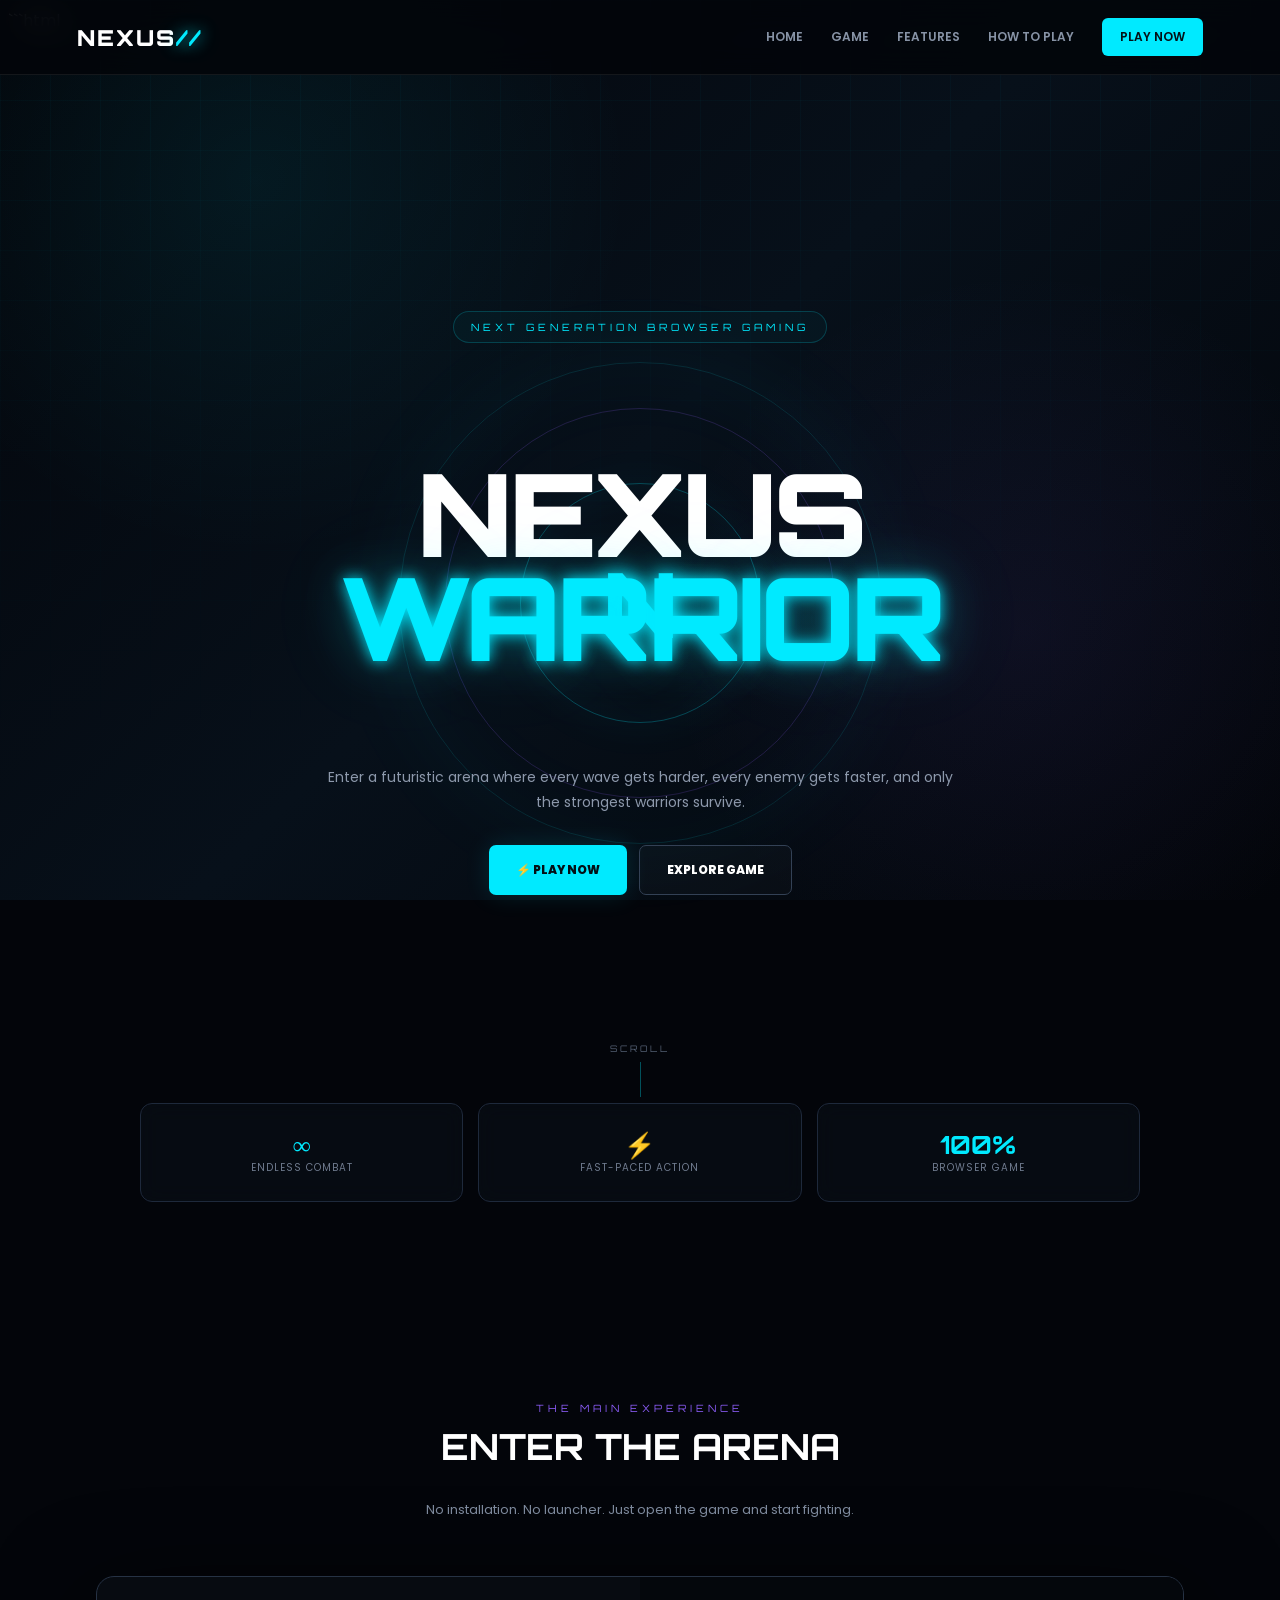
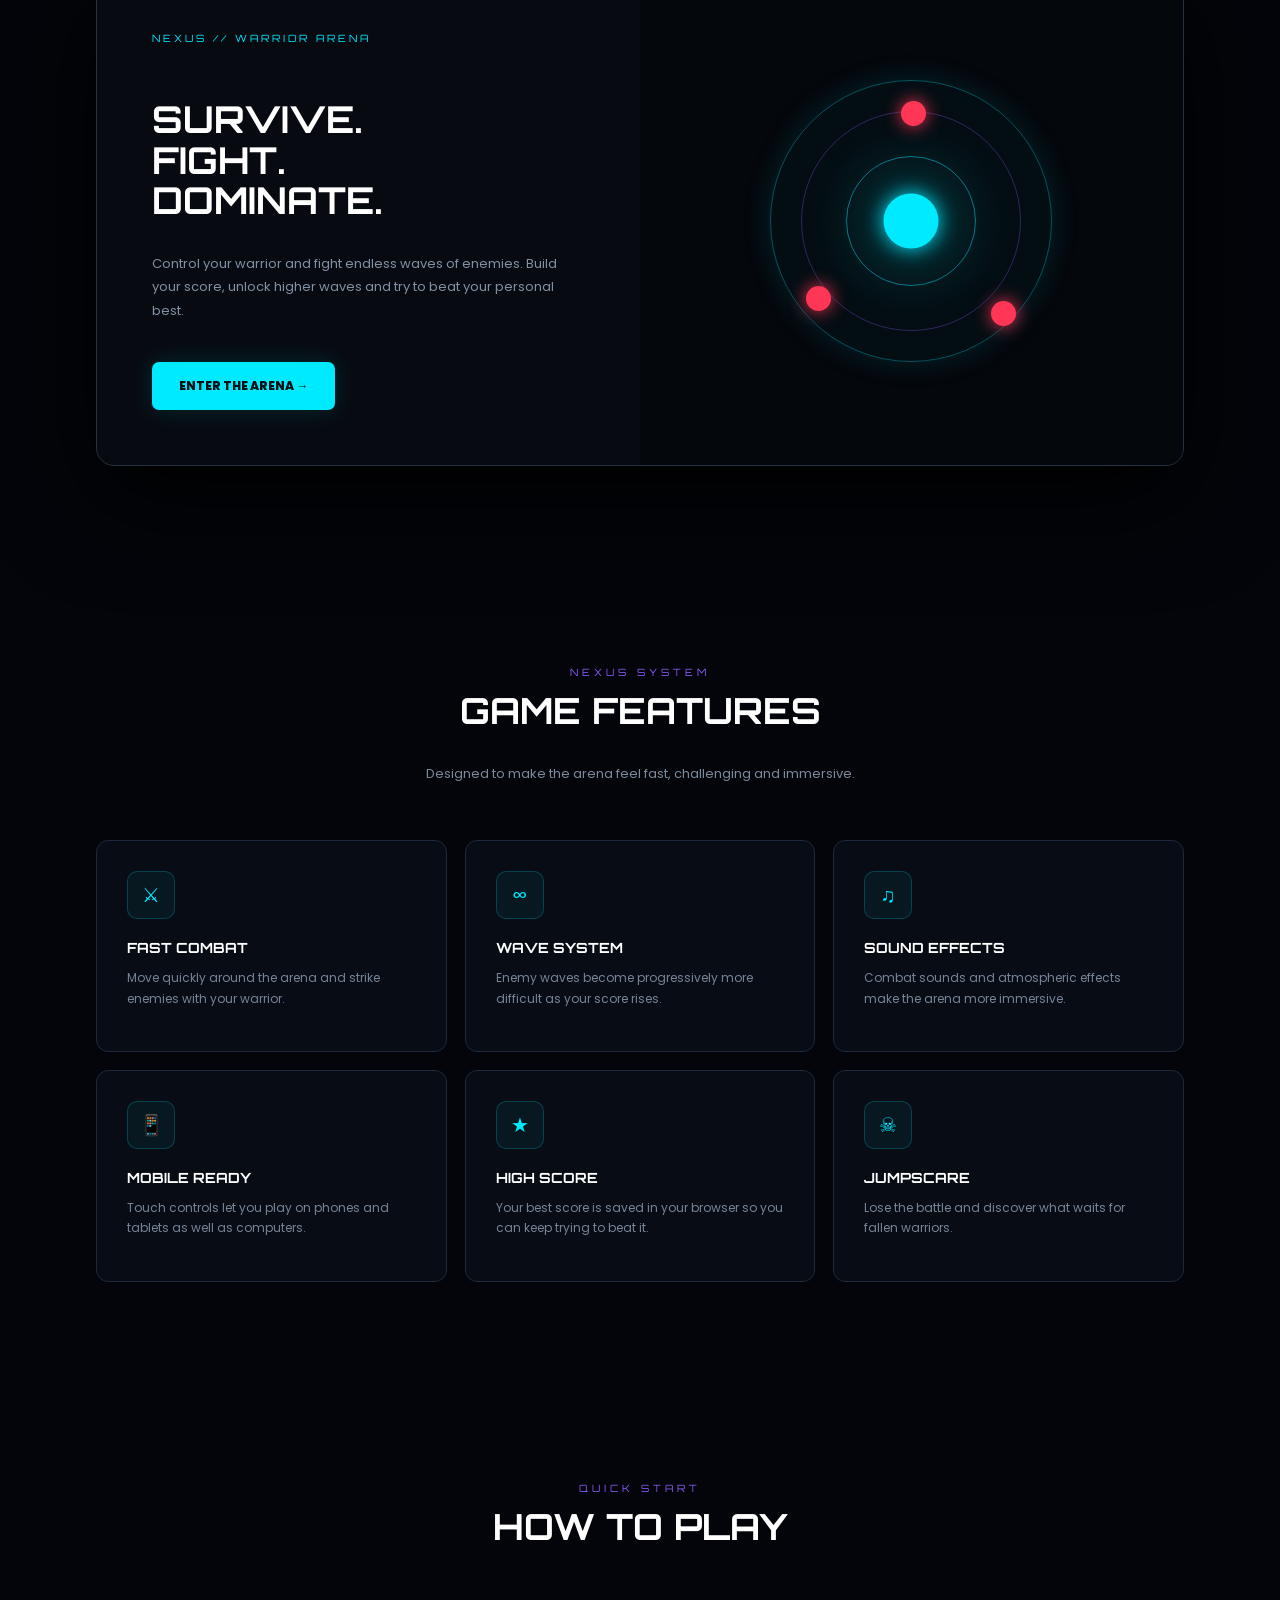
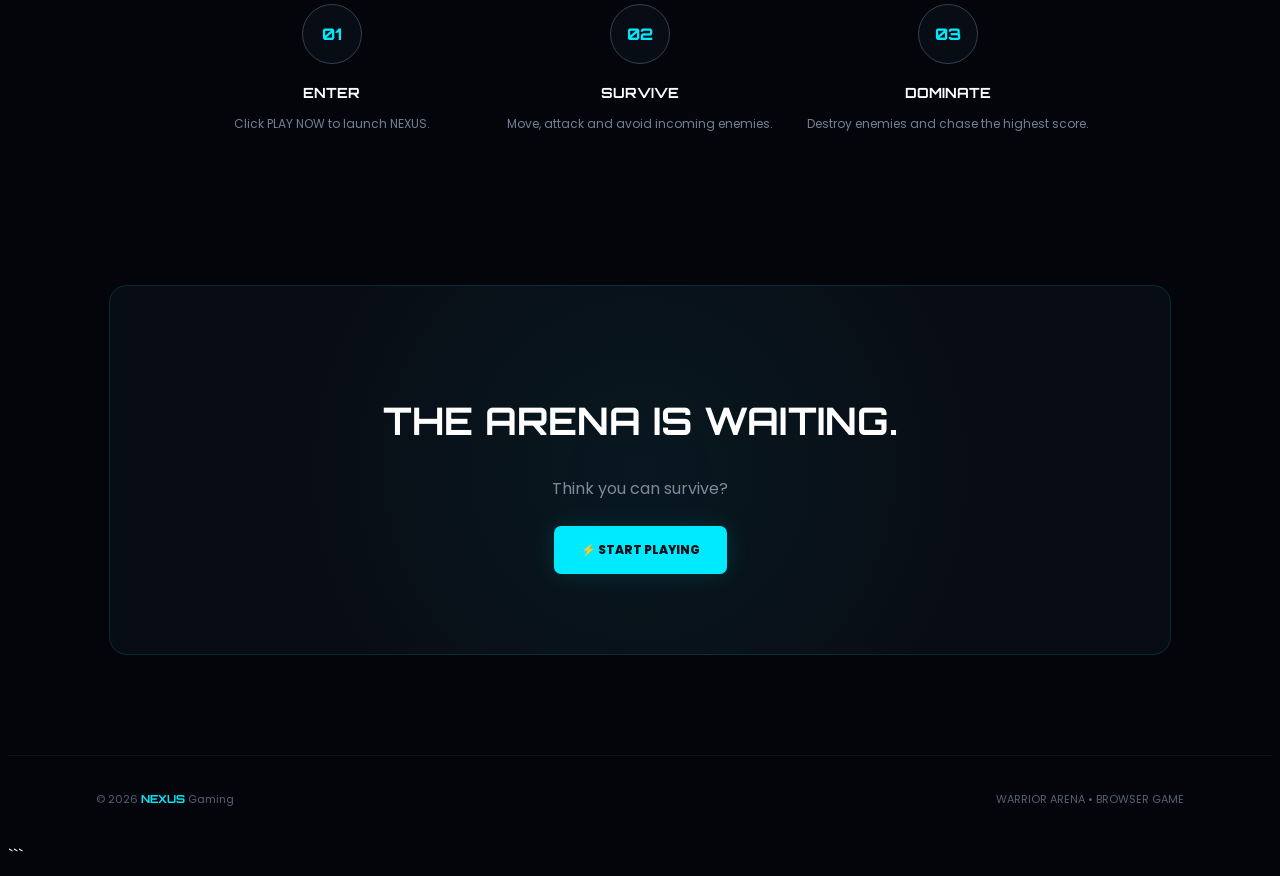
==== index.html @ 1d999f2c "Update index.html" ====
```html
<!DOCTYPE html>
<html lang="en">
<meta charset="UTF-8">
<meta name="viewport" content="width=device-width,initial-scale=1.0">

<title>NEXUS // Warrior Arena</title>

<style>
@import url('https://fonts.googleapis.com/css2?family=Orbitron:wght@500;600;700;800;900&family=Poppins:wght@400;500;600;700&display=swap');
<a href="game/index.html">PLAY DEADZONE</a>
*{
    margin:0;
    padding:0;
    box-sizing:border-box;
}

html{
    scroll-behavior:smooth;
}

body{
    background:#03050a;
    color:white;
    font-family:Poppins,sans-serif;
    overflow-x:hidden;
}

/* BACKGROUND */

body::before{
    content:"";
    position:fixed;
    inset:0;
    z-index:-3;
    background:
        radial-gradient(
            circle at 20% 20%,
            #00eaff12,
            transparent 30%
        ),
        radial-gradient(
            circle at 80% 70%,
            #8b5cf612,
            transparent 30%
        ),
        linear-gradient(
            135deg,
            #03050a,
            #07101a,
            #03050a
        );
}

.grid{
    position:fixed;
    inset:0;
    z-index:-2;
    background-image:
        linear-gradient(
            #00eaff08 1px,
            transparent 1px
        ),
        linear-gradient(
            90deg,
            #00eaff08 1px,
            transparent 1px
        );
    background-size:50px 50px;
    mask-image:
        linear-gradient(
            to bottom,
            black,
            transparent 85%
        );
    pointer-events:none;
}

/* NAVBAR */

header{
    position:fixed;
    top:0;
    left:0;
    right:0;
    height:74px;

    display:flex;
    align-items:center;
    justify-content:space-between;

    padding:0 6%;

    background:#03050add;
    border-bottom:1px solid #ffffff12;

    backdrop-filter:blur(15px);

    z-index:100;
}

.logo{
    font-family:Orbitron;
    font-weight:900;
    font-size:22px;
    letter-spacing:2px;
}

.logo span{
    color:#00eaff;
    text-shadow:
        0 0 15px #00eaff,
        0 0 40px #00eaff55;
}

nav{
    display:flex;
    align-items:center;
    gap:28px;
}

nav a{
    color:#8793a6;
    text-decoration:none;
    font-size:12px;
    font-weight:600;
    transition:.25s;
}

nav a:hover{
    color:#00eaff;
}

.nav-play{
    color:#031016!important;
    background:#00eaff;
    padding:10px 18px;
    border-radius:6px;
}

/* HERO */

.hero{
    min-height:100vh;
    display:flex;
    align-items:center;
    justify-content:center;
    text-align:center;
    padding:120px 20px 80px;
    position:relative;
    overflow:hidden;
}

.hero-content{
    max-width:950px;
    position:relative;
    z-index:2;
}

.badge{
    display:inline-block;

    padding:9px 17px;
    border-radius:30px;

    border:1px solid #00eaff33;
    background:#00eaff08;

    color:#00eaff;

    font-family:Orbitron;
    font-size:10px;
    letter-spacing:4px;

    margin-bottom:24px;
}

.hero h1{
    font-family:Orbitron;
    font-size:clamp(
        55px,
        10vw,
        115px
    );

    line-height:.9;

    font-weight:900;

    letter-spacing:-4px;
}

.hero h1 span{
    color:#00eaff;

    text-shadow:
        0 0 15px #00eaff,
        0 0 50px #00eaff55,
        0 0 100px #00eaff22;
}

.hero p{
    max-width:650px;
    margin:30px auto;

    color:#8d99ac;

    line-height:1.8;
    font-size:14px;
}

.buttons{
    display:flex;
    justify-content:center;
    gap:12px;
    flex-wrap:wrap;
}

.btn{
    display:inline-flex;
    align-items:center;
    justify-content:center;

    padding:15px 27px;

    border-radius:7px;

    text-decoration:none;

    font-size:12px;
    font-weight:800;

    transition:.25s;
}

.primary{
    color:#031016;
    background:#00eaff;

    box-shadow:
        0 0 25px #00eaff22;
}

.primary:hover{
    transform:translateY(-4px);

    box-shadow:
        0 0 40px #00eaff55;
}

.secondary{
    color:white;
    background:#ffffff05;

    border:1px solid #334155;
}

.secondary:hover{
    border-color:#00eaff;
    color:#00eaff;
}

/* FLOATING CORE */

.core{
    position:absolute;

    width:480px;
    height:480px;

    border-radius:50%;

    border:1px solid #00eaff20;

    box-shadow:
        0 0 100px #00eaff0c,
        inset 0 0 100px #00eaff08;

    animation:
        float 6s ease-in-out infinite;
}

.core::before{
    content:"";

    position:absolute;

    inset:45px;

    border-radius:50%;

    border:1px solid #8b5cf633;
}

.core::after{
    content:"N";

    position:absolute;

    inset:120px;

    display:grid;
    place-items:center;

    border-radius:50%;

    border:1px solid #00eaff44;

    color:#00eaff;

    font-family:Orbitron;

    font-size:90px;
    font-weight:900;

    text-shadow:
        0 0 25px #00eaff;

    box-shadow:
        inset 0 0 50px #00eaff0c,
        0 0 50px #00eaff0c;
}

@keyframes float{

    0%,100%{
        transform:
            translateY(0)
            rotate(0);
    }

    50%{
        transform:
            translateY(-20px)
            rotate(6deg);
    }

}

/* SCROLL INDICATOR */

.scroll{
    position:absolute;
    bottom:28px;
    left:50%;

    transform:translateX(-50%);

    color:#556174;

    font-size:9px;
    font-family:Orbitron;
    letter-spacing:3px;
}

.scroll::after{
    content:"";
    display:block;

    width:1px;
    height:35px;

    margin:8px auto;

    background:#00eaff55;
}

/* STATS */

.stats{
    max-width:1000px;

    margin:
        -30px auto
        100px;

    padding:0 20px;

    display:grid;

    grid-template-columns:
        repeat(3,1fr);

    gap:15px;
}

.stat{
    padding:25px;

    text-align:center;

    background:#080d15cc;

    border:1px solid #1e293b;

    border-radius:12px;

    backdrop-filter:blur(10px);
}

.stat strong{
    display:block;

    color:#00eaff;

    font-family:Orbitron;

    font-size:25px;
}

.stat span{
    color:#6f7b8e;

    font-size:10px;
    letter-spacing:1px;
}

/* SECTIONS */

section{
    padding:
        100px 7%;
}

.section-title{
    text-align:center;

    margin-bottom:55px;
}

.section-title small{
    color:#8b5cf6;

    font-family:Orbitron;

    font-size:10px;

    letter-spacing:4px;
}

.section-title h2{
    margin-top:10px;

    font-family:Orbitron;

    font-size:36px;
}

.section-title p{
    max-width:600px;

    margin:15px auto;

    color:#7d899c;

    font-size:13px;

    line-height:1.7;
}

/* GAME SECTION */

.game-card{
    max-width:1100px;

    margin:auto;

    min-height:470px;

    display:grid;

    grid-template-columns:
        1fr 1fr;

    overflow:hidden;

    border-radius:18px;

    border:1px solid #263244;

    background:#070b11;

    box-shadow:
        0 30px 100px #000;
}

.game-info{
    padding:55px;

    display:flex;

    flex-direction:column;

    justify-content:center;
}

.game-tag{
    color:#00eaff;

    font-family:Orbitron;

    font-size:10px;

    letter-spacing:3px;

    margin-bottom:18px;
}

.game-info h3{
    font-family:Orbitron;

    font-size:37px;

    line-height:1.1;

    margin-bottom:18px;
}

.game-info p{
    color:#8290a3;

    line-height:1.8;

    font-size:13px;
}

.game-info .btn{
    align-self:flex-start;

    margin-top:27px;
}

.game-preview{
    position:relative;

    min-height:470px;

    display:grid;

    place-items:center;

    overflow:hidden;

    background:
        radial-gradient(
            circle at center,
            #00eaff18,
            transparent 38%
        ),
        #04070c;
}

/* ARENA VISUAL */

.arena{
    position:relative;

    width:280px;
    height:280px;

    border-radius:50%;

    border:
        1px solid #00eaff55;

    box-shadow:
        0 0 30px #00eaff22,
        inset 0 0 60px #00eaff12;

    animation:
        rotateArena 18s linear infinite;
}

.arena::before,
.arena::after{
    content:"";

    position:absolute;

    inset:30px;

    border-radius:50%;

    border:
        1px solid #8b5cf655;
}

.arena::after{
    inset:75px;

    border-color:#00eaff77;
}

.warrior{
    position:absolute;

    top:50%;
    left:50%;

    width:55px;
    height:55px;

    transform:
        translate(-50%,-50%);

    border-radius:50%;

    background:#00eaff;

    box-shadow:
        0 0 20px #00eaff,
        0 0 70px #00eaff66;
}

.enemy{
    position:absolute;

    width:25px;
    height:25px;

    border-radius:50%;

    background:#ff3655;

    box-shadow:
        0 0 18px #ff3655;

    animation:
        enemyFloat 2s ease-in-out infinite;
}

.enemy.one{
    top:20px;
    left:130px;
}

.enemy.two{
    bottom:50px;
    left:35px;
    animation-delay:.5s;
}

.enemy.three{
    bottom:35px;
    right:35px;
    animation-delay:1s;
}

@keyframes rotateArena{

    to{
        transform:rotate(360deg);
    }

}

@keyframes enemyFloat{

    0%,100%{
        transform:translateY(0);
    }

    50%{
        transform:translateY(-12px);
    }

}

/* FEATURES */

.features{
    max-width:1100px;

    margin:auto;

    display:grid;

    grid-template-columns:
        repeat(3,1fr);

    gap:18px;
}

.feature{
    padding:30px;

    border-radius:12px;

    border:1px solid #1e293b;

    background:#080d15;

    transition:.3s;
}

.feature:hover{
    transform:translateY(-7px);

    border-color:#00eaff55;

    box-shadow:
        0 20px 60px #00eaff08;
}

.icon{
    width:46px;
    height:46px;

    display:grid;
    place-items:center;

    margin-bottom:20px;

    border-radius:10px;

    color:#00eaff;

    background:#00eaff0d;

    border:1px solid #00eaff33;

    font-size:20px;
}

.feature h3{
    font-family:Orbitron;

    font-size:14px;

    margin-bottom:10px;
}

.feature p{
    color:#778497;

    font-size:12px;

    line-height:1.7;
}

/* HOW TO PLAY */

.how{
    max-width:900px;

    margin:auto;

    display:grid;

    grid-template-columns:
        repeat(3,1fr);

    gap:25px;
}

.step{
    text-align:center;
}

.number{
    width:58px;
    height:58px;

    display:grid;
    place-items:center;

    margin:
        0 auto 20px;

    border-radius:50%;

    border:1px solid #334155;

    background:#080d15;

    color:#00eaff;

    font-family:Orbitron;
    font-weight:800;
}

.step h3{
    font-family:Orbitron;

    font-size:14px;
}

.step p{
    color:#718096;

    font-size:12px;

    margin-top:8px;
}

/* CTA */

.cta{
    max-width:1000px;

    margin:
        40px auto 100px;

    padding:80px 30px;

    text-align:center;

    border-radius:18px;

    border:1px solid #00eaff22;

    background:
        radial-gradient(
            circle at center,
            #00eaff0c,
            transparent 60%
        ),
        #080d15;
}

.cta h2{
    font-family:Orbitron;

    font-size:38px;
}

.cta p{
    color:#7e8a9c;

    margin:
        15px auto 25px;
}

/* FOOTER */

footer{
    display:flex;

    align-items:center;
    justify-content:space-between;

    padding:
        35px 7%;

    border-top:1px solid #ffffff0d;

    color:#566174;

    font-size:11px;
}

footer strong{
    color:#00eaff;

    font-family:Orbitron;
}

/* MOBILE */

@media(max-width:800px){

    header{
        padding:0 20px;
    }

    nav{
        display:none;
    }

    .hero h1{
        letter-spacing:-2px;
    }

    .core{
        width:340px;
        height:340px;
    }

    .core::after{
        inset:90px;
        font-size:65px;
    }

    .stats{
        grid-template-columns:1fr;

        max-width:420px;
    }

    .game-card{
        grid-template-columns:1fr;
    }

    .game-preview{
        min-height:350px;
        order:-1;
    }

    .game-info{
        padding:35px;
    }

    .features{
        grid-template-columns:1fr;
    }

    .how{
        grid-template-columns:1fr;

        gap:45px;
    }

    .cta h2{
        font-size:27px;
    }

    footer{
        flex-direction:column;
        gap:12px;
        text-align:center;
    }

}
</style>
</head>

<body>

<div class="grid"></div>


<!-- NAVIGATION -->

<header>

    <div class="logo">
        NEXUS<span>//</span>
    </div>

    <nav>

        <a href="#home">
            HOME
        </a>

        <a href="#game">
            GAME
        </a>

        <a href="#features">
            FEATURES
        </a>

        <a href="#how">
            HOW TO PLAY
        </a>

        <a
            class="nav-play"
            href="game/index.html"
        >
            PLAY NOW
        </a>

    </nav>

</header>


<!-- HERO -->

<section
    class="hero"
    id="home"
>

    <div class="core"></div>

    <div class="hero-content">

        <div class="badge">
            NEXT GENERATION BROWSER GAMING
        </div>

        <h1>
            NEXUS
            <br>
            <span>WARRIOR</span>
        </h1>

        <p>
            Enter a futuristic arena where every wave
            gets harder, every enemy gets faster,
            and only the strongest warriors survive.
        </p>

        <div class="buttons">

            <a
                href="game/index.html"
                class="btn primary"
            >
                ⚡ PLAY NOW
            </a>

            <a
                href="#game"
                class="btn secondary"
            >
                EXPLORE GAME
            </a>

        </div>

    </div>

    <div class="scroll">
        SCROLL
    </div>

</section>


<!-- STATS -->

<div class="stats">

    <div class="stat">

        <strong>∞</strong>

        <span>
            ENDLESS COMBAT
        </span>

    </div>

    <div class="stat">

        <strong>⚡</strong>

        <span>
            FAST-PACED ACTION
        </span>

    </div>

    <div class="stat">

        <strong>100%</strong>

        <span>
            BROWSER GAME
        </span>

    </div>

</div>


<!-- GAME -->

<section id="game">

    <div class="section-title">

        <small>
            THE MAIN EXPERIENCE
        </small>

        <h2>
            ENTER THE ARENA
        </h2>

        <p>
            No installation. No launcher.
            Just open the game and start fighting.
        </p>

    </div>


    <div class="game-card">

        <div class="game-info">

            <div class="game-tag">
                NEXUS // WARRIOR ARENA
            </div>

            <h3>
                SURVIVE.
                <br>
                FIGHT.
                <br>
                DOMINATE.
            </h3>

            <p>
                Control your warrior and fight endless
                waves of enemies. Build your score,
                unlock higher waves and try to beat
                your personal best.
            </p>

            <a
                href="game/index.html"
                class="btn primary"
            >
                ENTER THE ARENA →
            </a>

        </div>


        <div class="game-preview">

            <div class="arena">

                <div class="warrior"></div>

                <div class="enemy one"></div>

                <div class="enemy two"></div>

                <div class="enemy three"></div>

            </div>

        </div>

    </div>

</section>


<!-- FEATURES -->

<section id="features">

    <div class="section-title">

        <small>
            NEXUS SYSTEM
        </small>

        <h2>
            GAME FEATURES
        </h2>

        <p>
            Designed to make the arena feel fast,
            challenging and immersive.
        </p>

    </div>


    <div class="features">

        <div class="feature">

            <div class="icon">
                ⚔
            </div>

            <h3>
                FAST COMBAT
            </h3>

            <p>
                Move quickly around the arena and
                strike enemies with your warrior.
            </p>

        </div>


        <div class="feature">

            <div class="icon">
                ∞
            </div>

            <h3>
                WAVE SYSTEM
            </h3>

            <p>
                Enemy waves become progressively
                more difficult as your score rises.
            </p>

        </div>


        <div class="feature">

            <div class="icon">
                ♫
            </div>

            <h3>
                SOUND EFFECTS
            </h3>

            <p>
                Combat sounds and atmospheric effects
                make the arena more immersive.
            </p>

        </div>


        <div class="feature">

            <div class="icon">
                📱
            </div>

            <h3>
                MOBILE READY
            </h3>

            <p>
                Touch controls let you play on phones
                and tablets as well as computers.
            </p>

        </div>


        <div class="feature">

            <div class="icon">
                ★
            </div>

            <h3>
                HIGH SCORE
            </h3>

            <p>
                Your best score is saved in your browser
                so you can keep trying to beat it.
            </p>

        </div>


        <div class="feature">

            <div class="icon">
                ☠
            </div>

            <h3>
                JUMPSCARE
            </h3>

            <p>
                Lose the battle and discover what waits
                for fallen warriors.
            </p>

        </div>

    </div>

</section>


<!-- HOW TO PLAY -->

<section id="how">

    <div class="section-title">

        <small>
            QUICK START
        </small>

        <h2>
            HOW TO PLAY
        </h2>

    </div>


    <div class="how">

        <div class="step">

            <div class="number">
                01
            </div>

            <h3>
                ENTER
            </h3>

            <p>
                Click PLAY NOW to launch NEXUS.
            </p>

        </div>


        <div class="step">

            <div class="number">
                02
            </div>

            <h3>
                SURVIVE
            </h3>

            <p>
                Move, attack and avoid incoming enemies.
            </p>

        </div>


        <div class="step">

            <div class="number">
                03
            </div>

            <h3>
                DOMINATE
            </h3>

            <p>
                Destroy enemies and chase the highest score.
            </p>

        </div>

    </div>

</section>


<!-- FINAL CTA -->

<div class="cta">

    <h2>
        THE ARENA IS WAITING.
    </h2>

    <p>
        Think you can survive?
    </p>

    <a
        href="game/index.html"
        class="btn primary"
    >
        ⚡ START PLAYING
    </a>

</div>


<!-- FOOTER -->

<footer>

    <div>
        © 2026
        <strong>NEXUS</strong>
        Gaming
    </div>

    <div>
        WARRIOR ARENA • BROWSER GAME
    </div>

</footer>


</body>
</html>
```
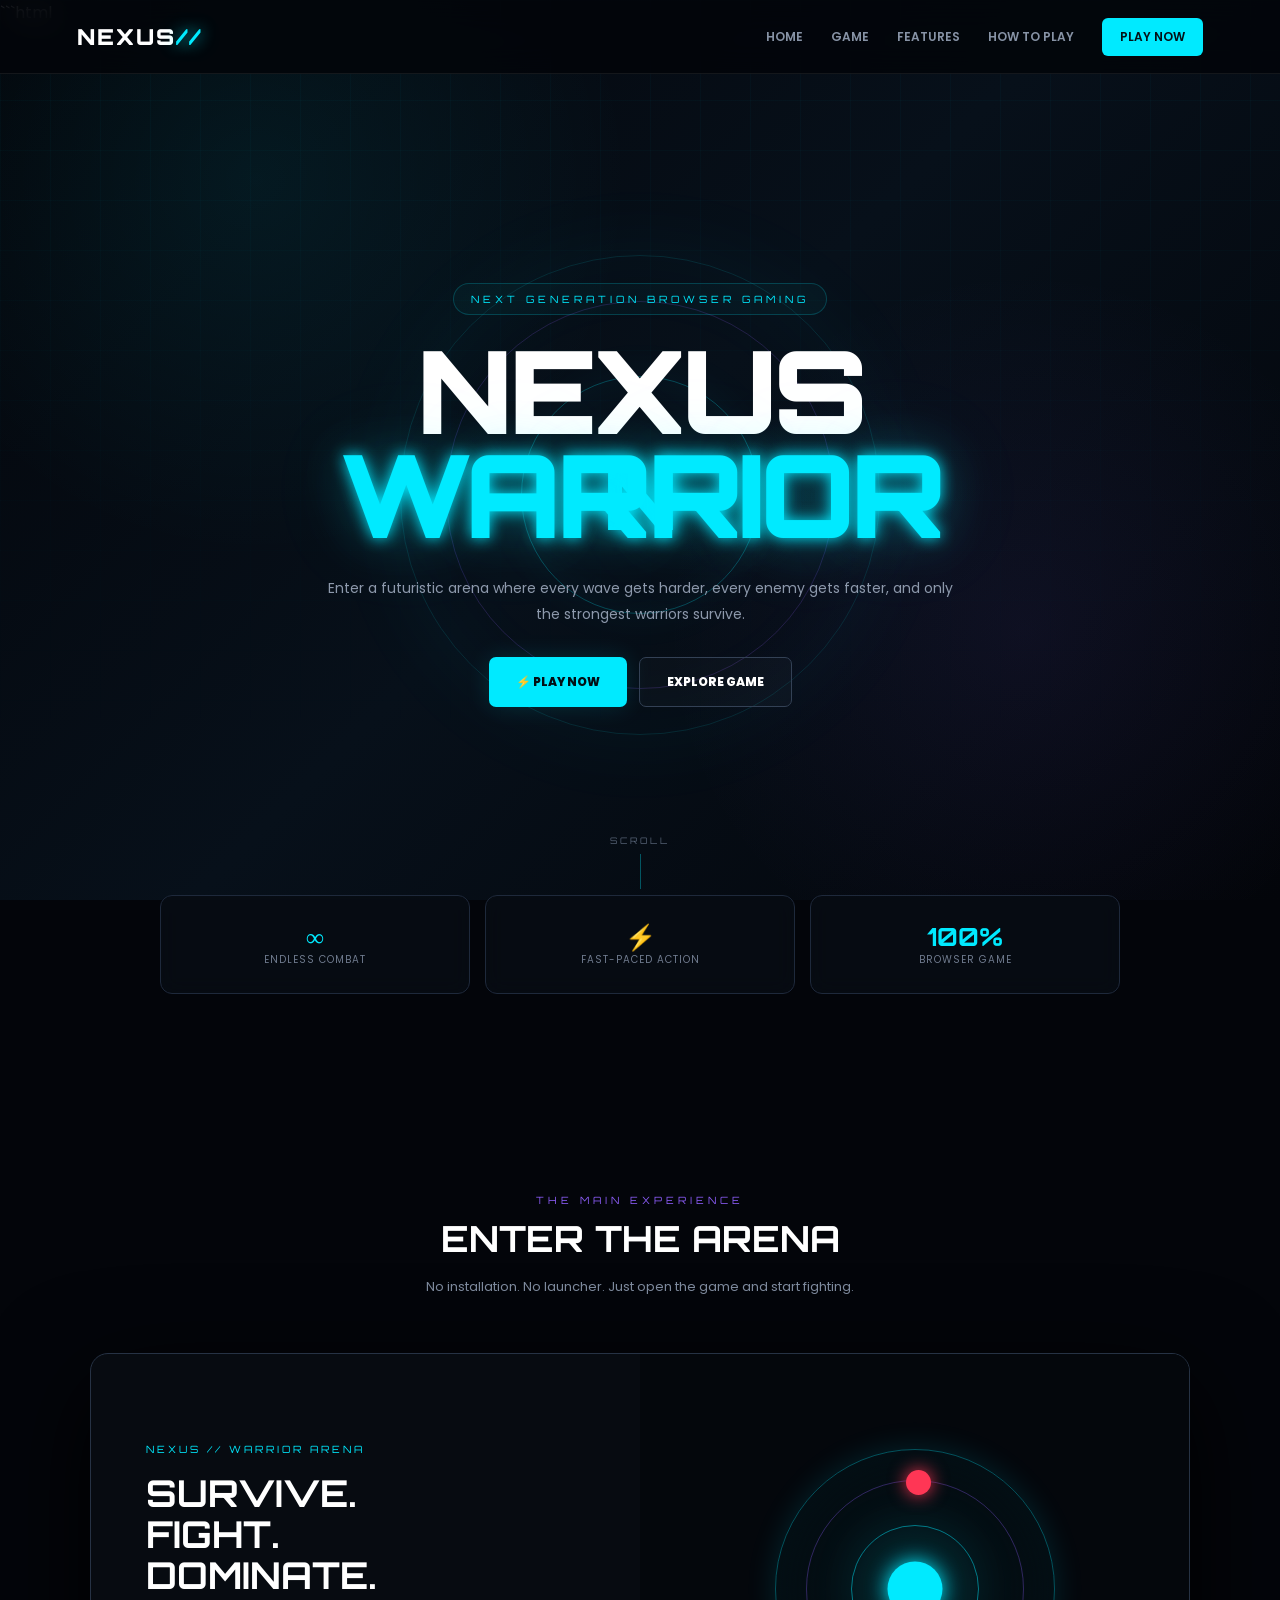
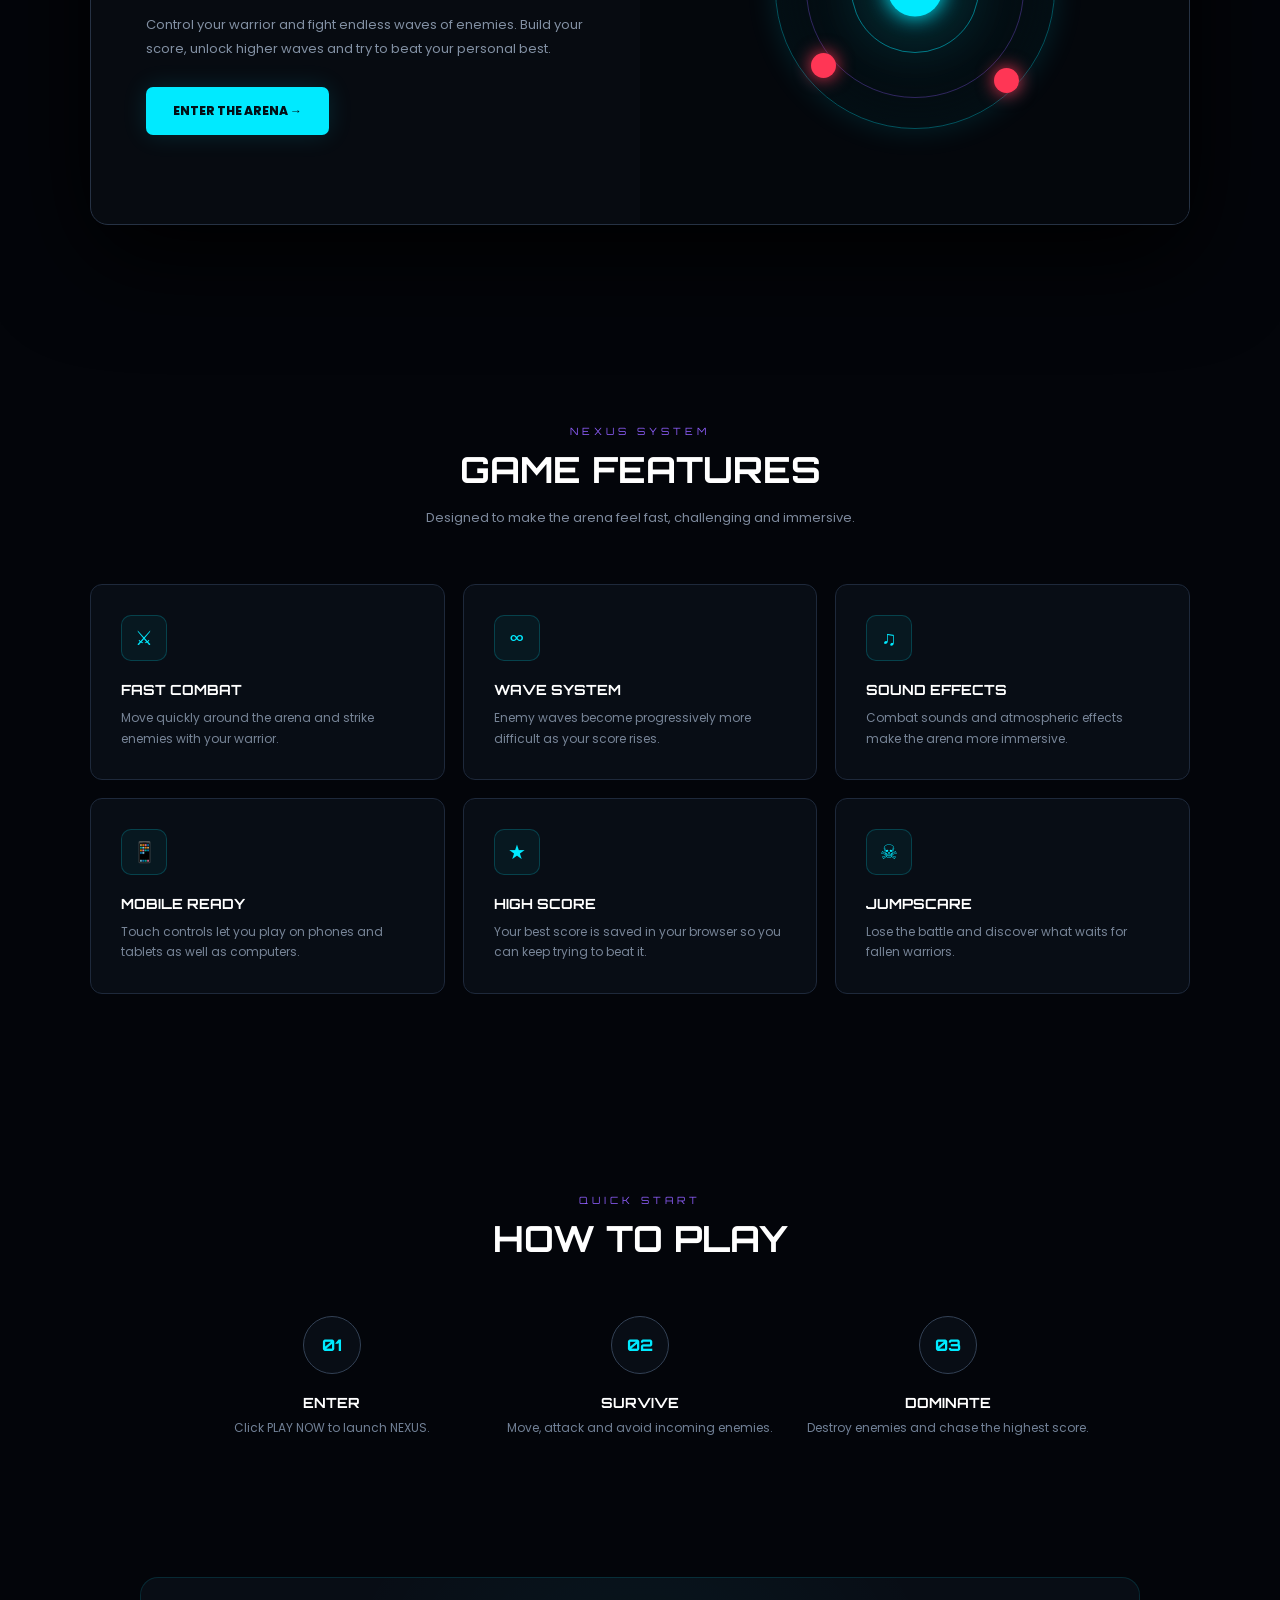
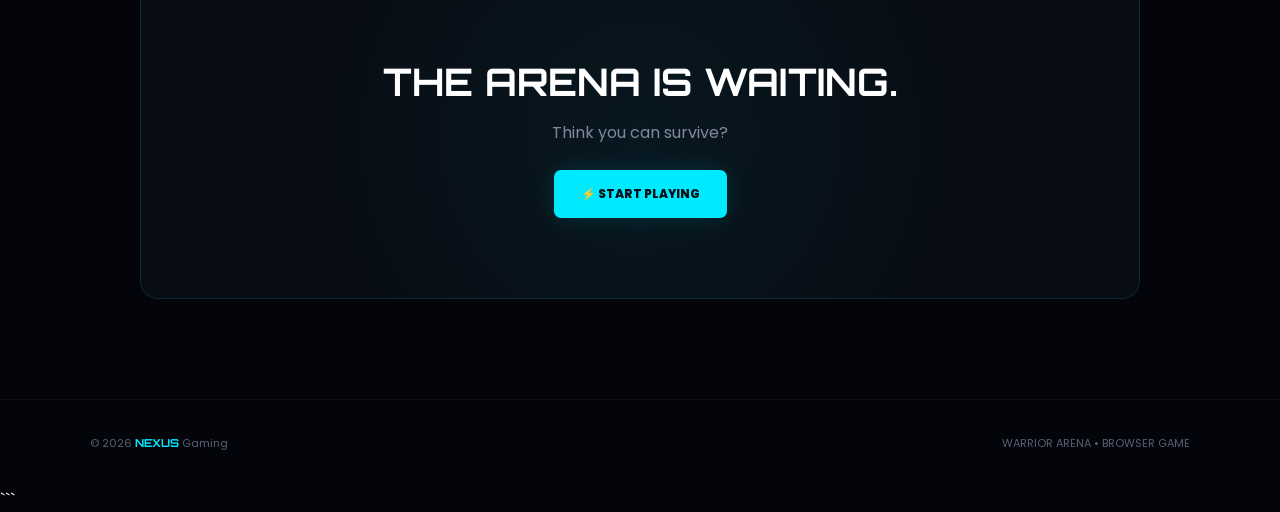
==== commit 740ebbbf: "Update index.html" ====
--- a/index.html
+++ b/index.html
@@ -8,7 +8,7 @@
 
 <style>
 @import url('https://fonts.googleapis.com/css2?family=Orbitron:wght@500;600;700;800;900&family=Poppins:wght@400;500;600;700&display=swap');
-<a href="game/index.html">PLAY DEADZONE</a>
+
 *{
     margin:0;
     padding:0;
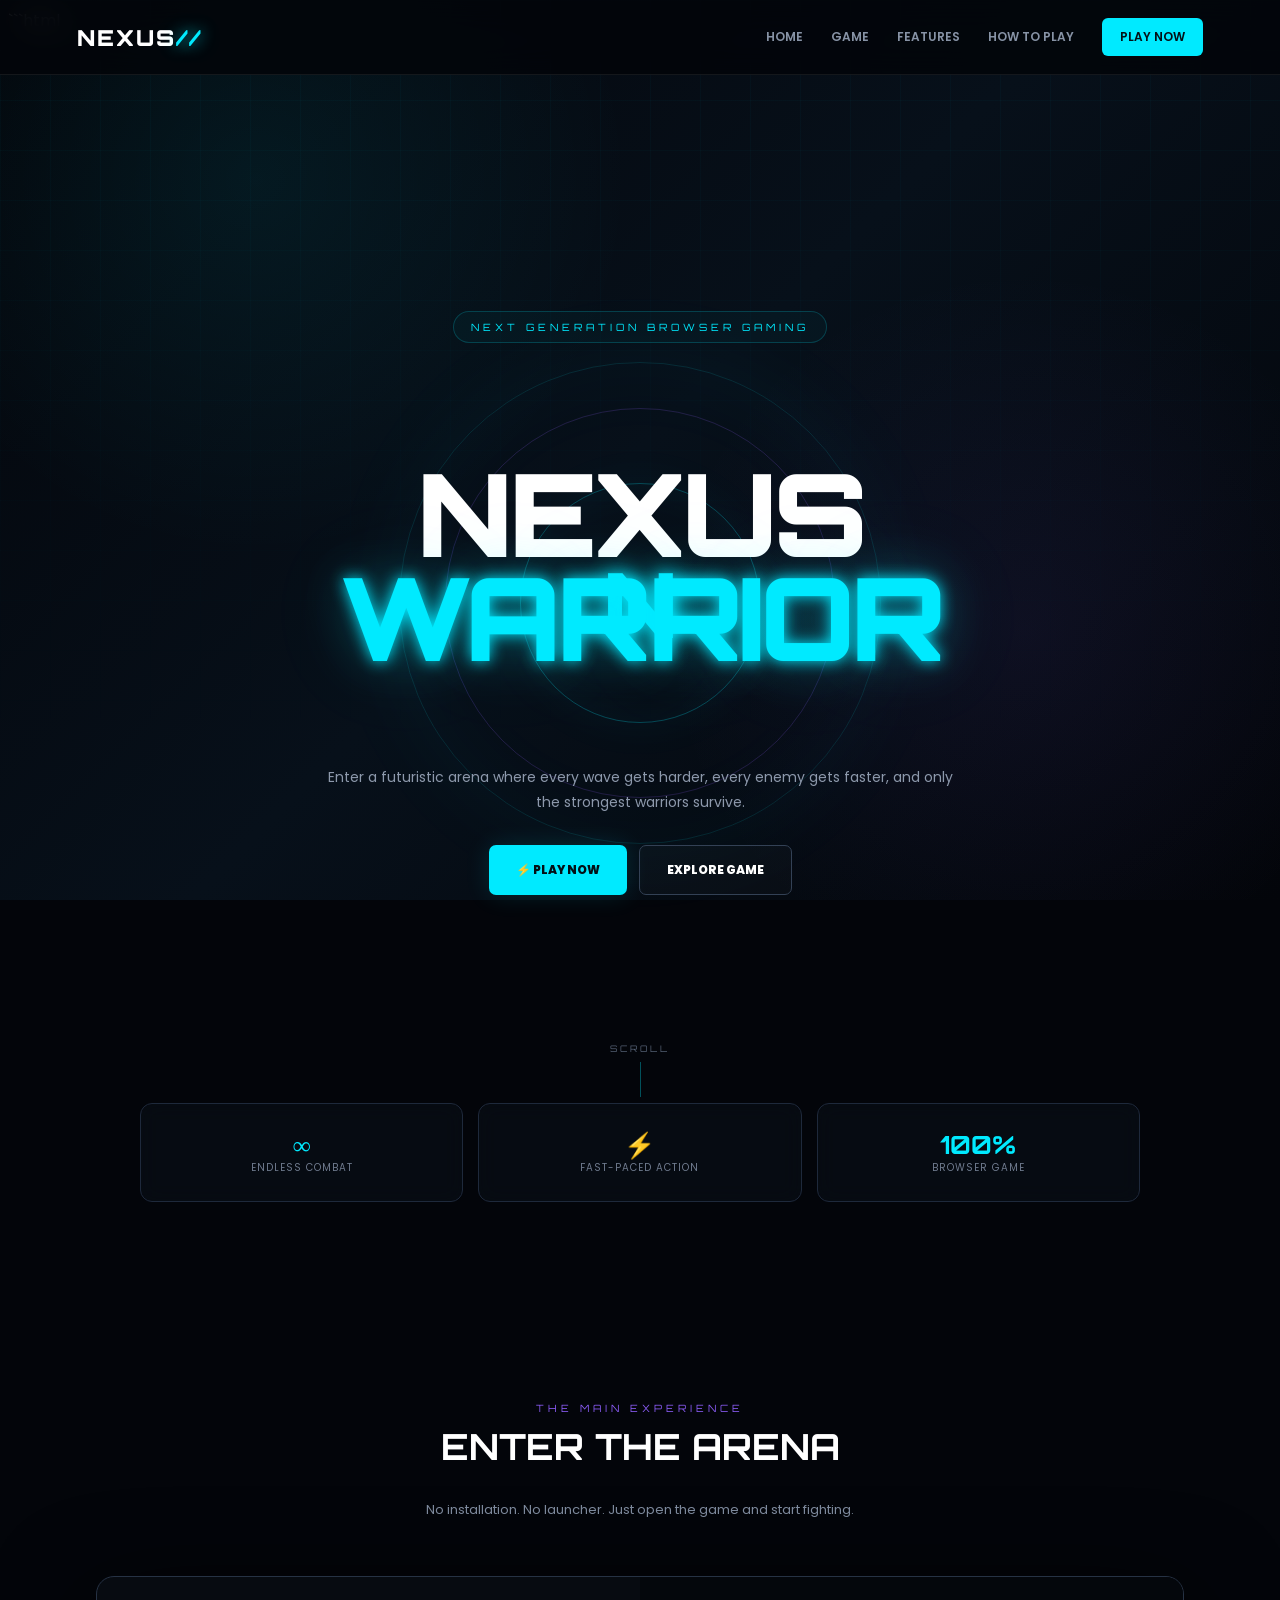
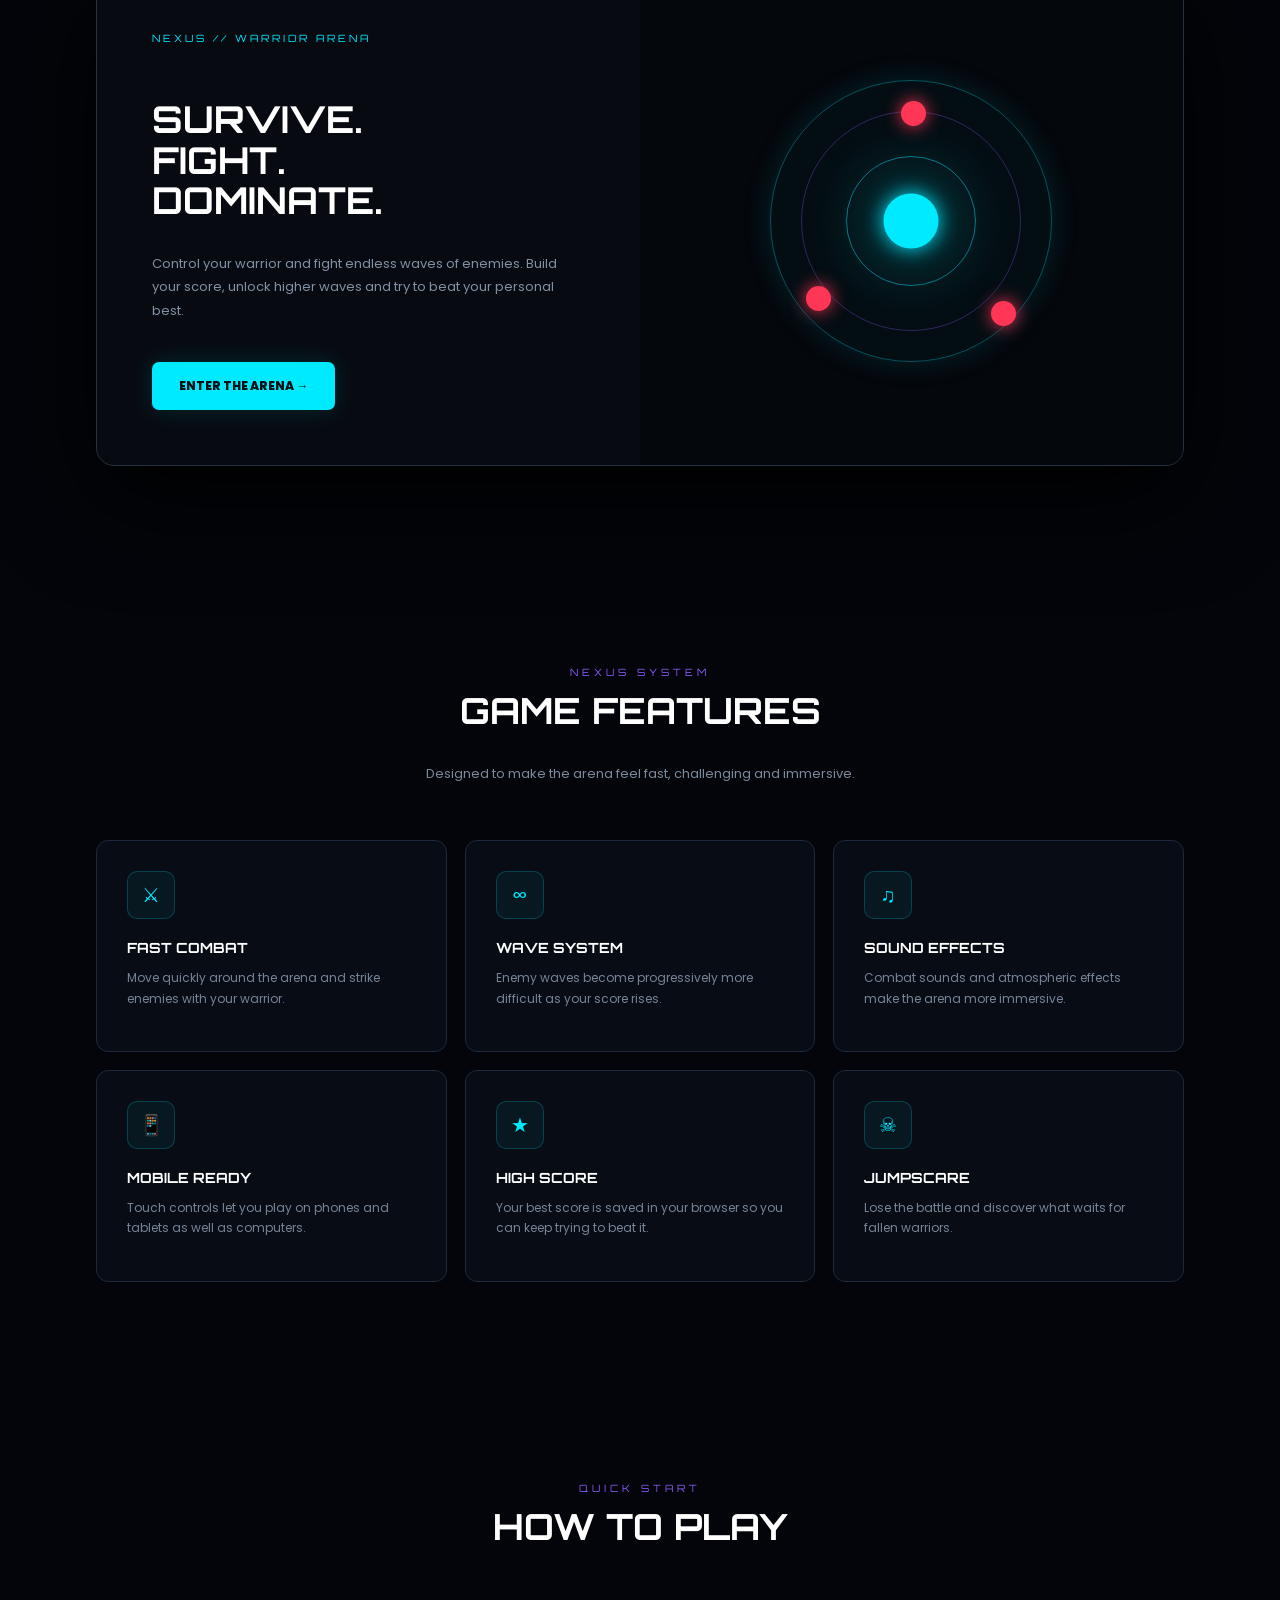
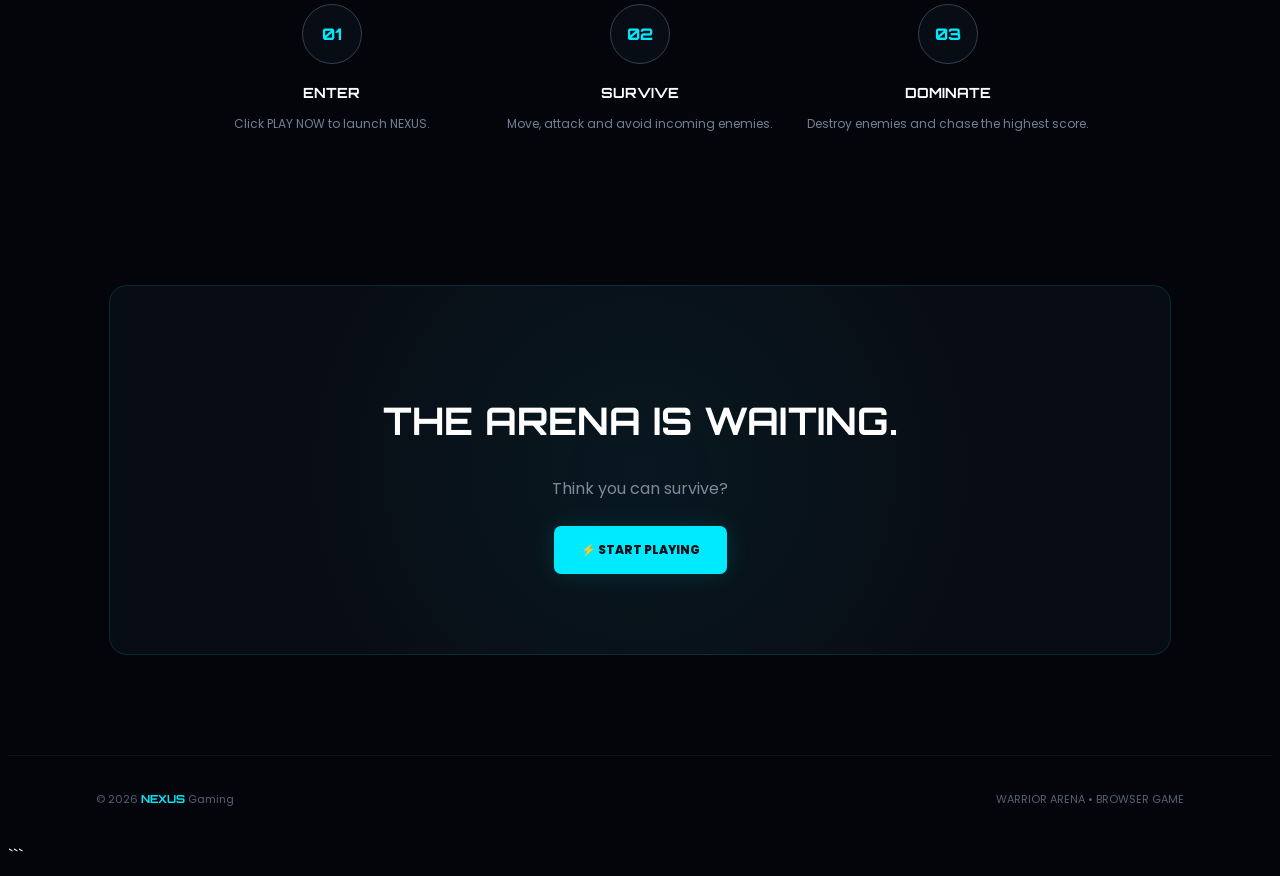
==== commit 40379f93: "Update index.html" ====
--- a/index.html
+++ b/index.html
@@ -8,7 +8,18 @@
 
 <style>
 @import url('https://fonts.googleapis.com/css2?family=Orbitron:wght@500;600;700;800;900&family=Poppins:wght@400;500;600;700&display=swap');
-
+<div class="game-card">
+    <h2>Deadzone</h2>
+
+    <p>
+        Enter a new world and start your next adventure.
+    </p>
+
+    <a href="game2/index.html" class="play">
+        PLAY Deadzone
+    </a>
+</div>
+    <a href="game2/index.html">PLAY GAME 2</a>
 *{
     margin:0;
     padding:0;
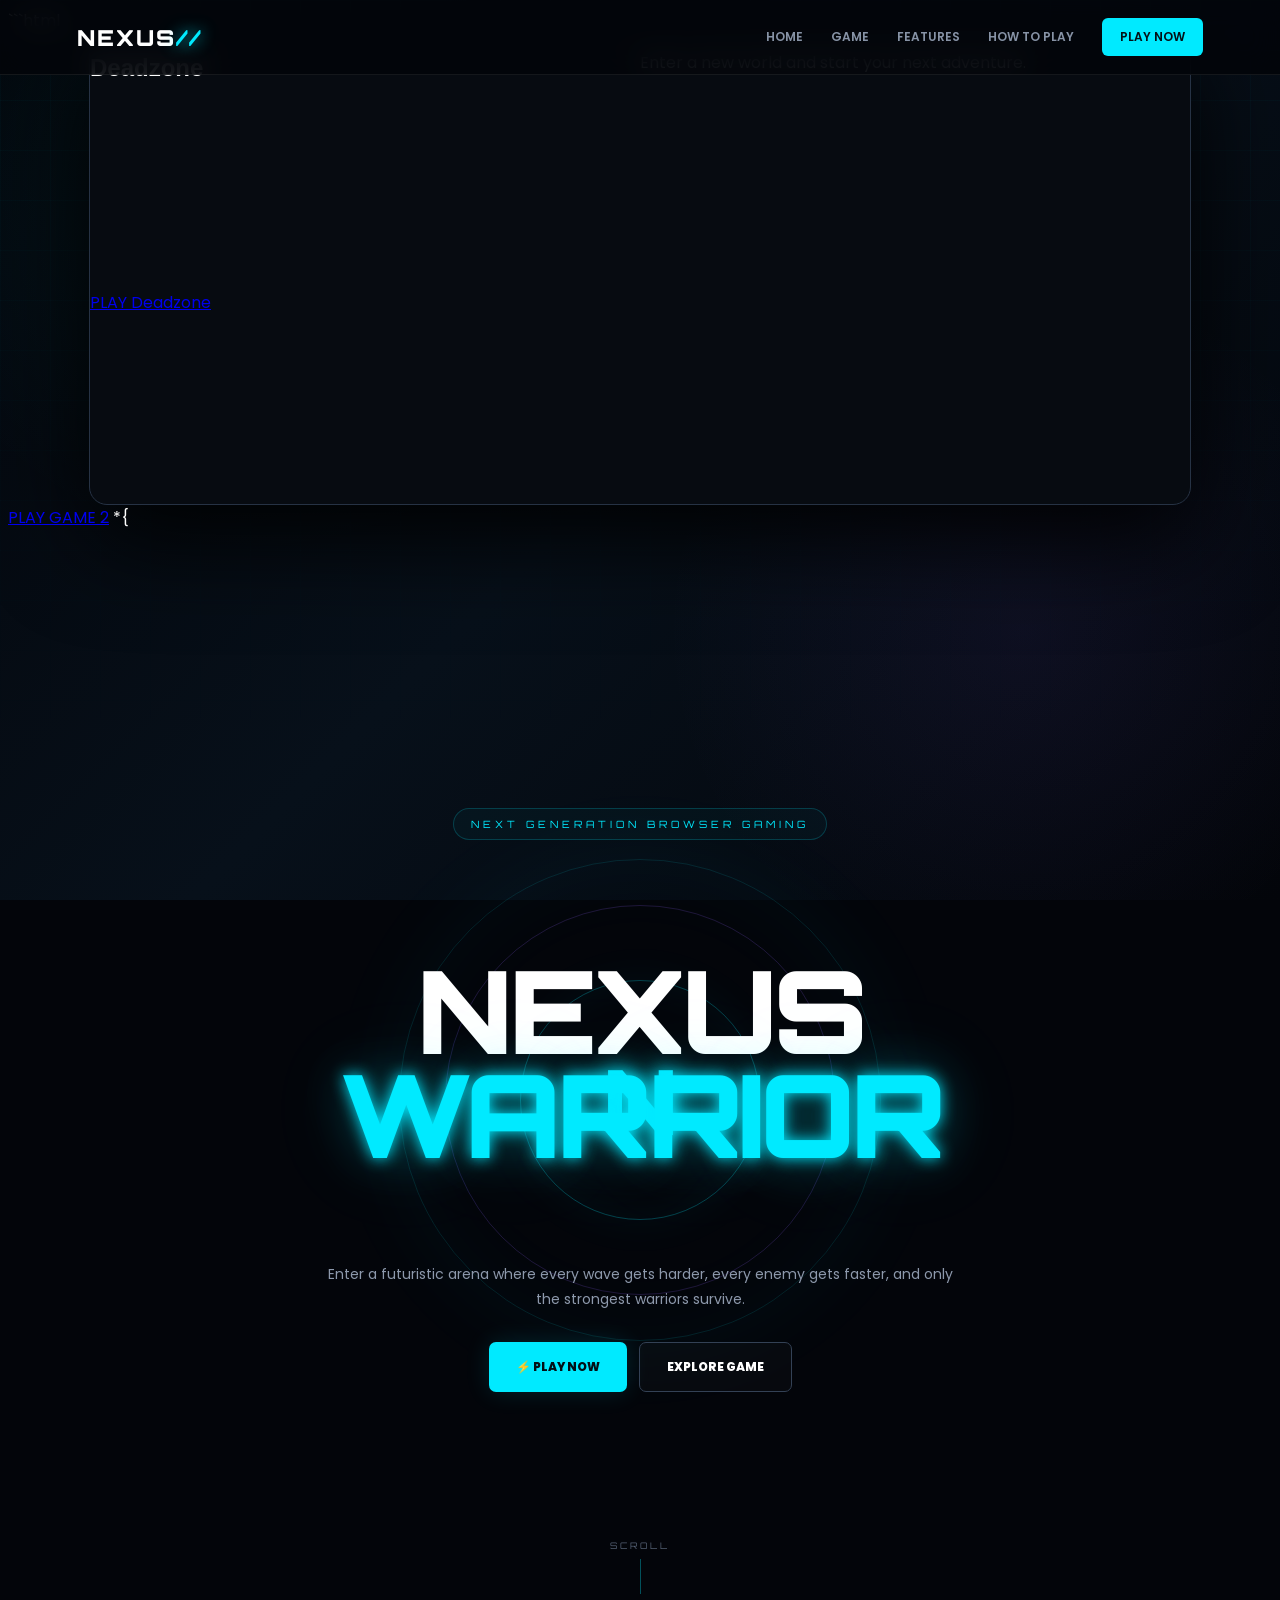
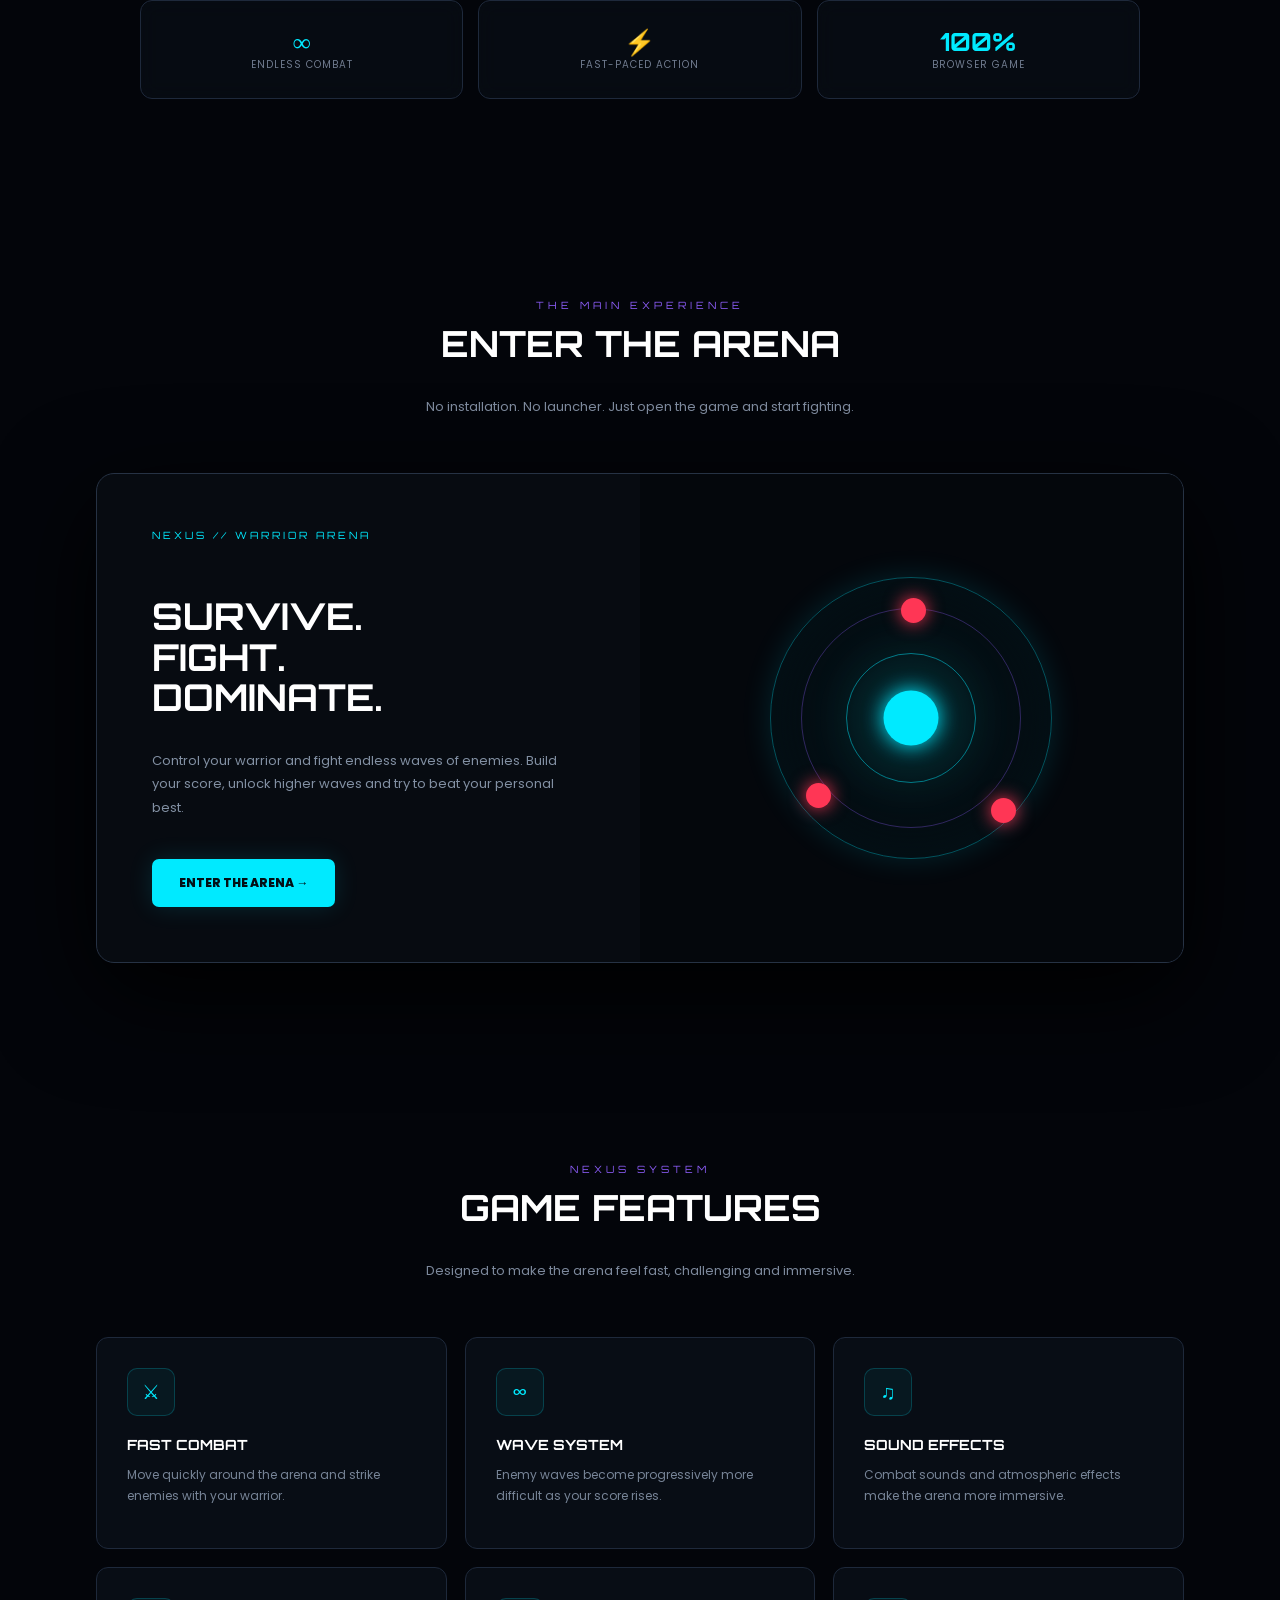
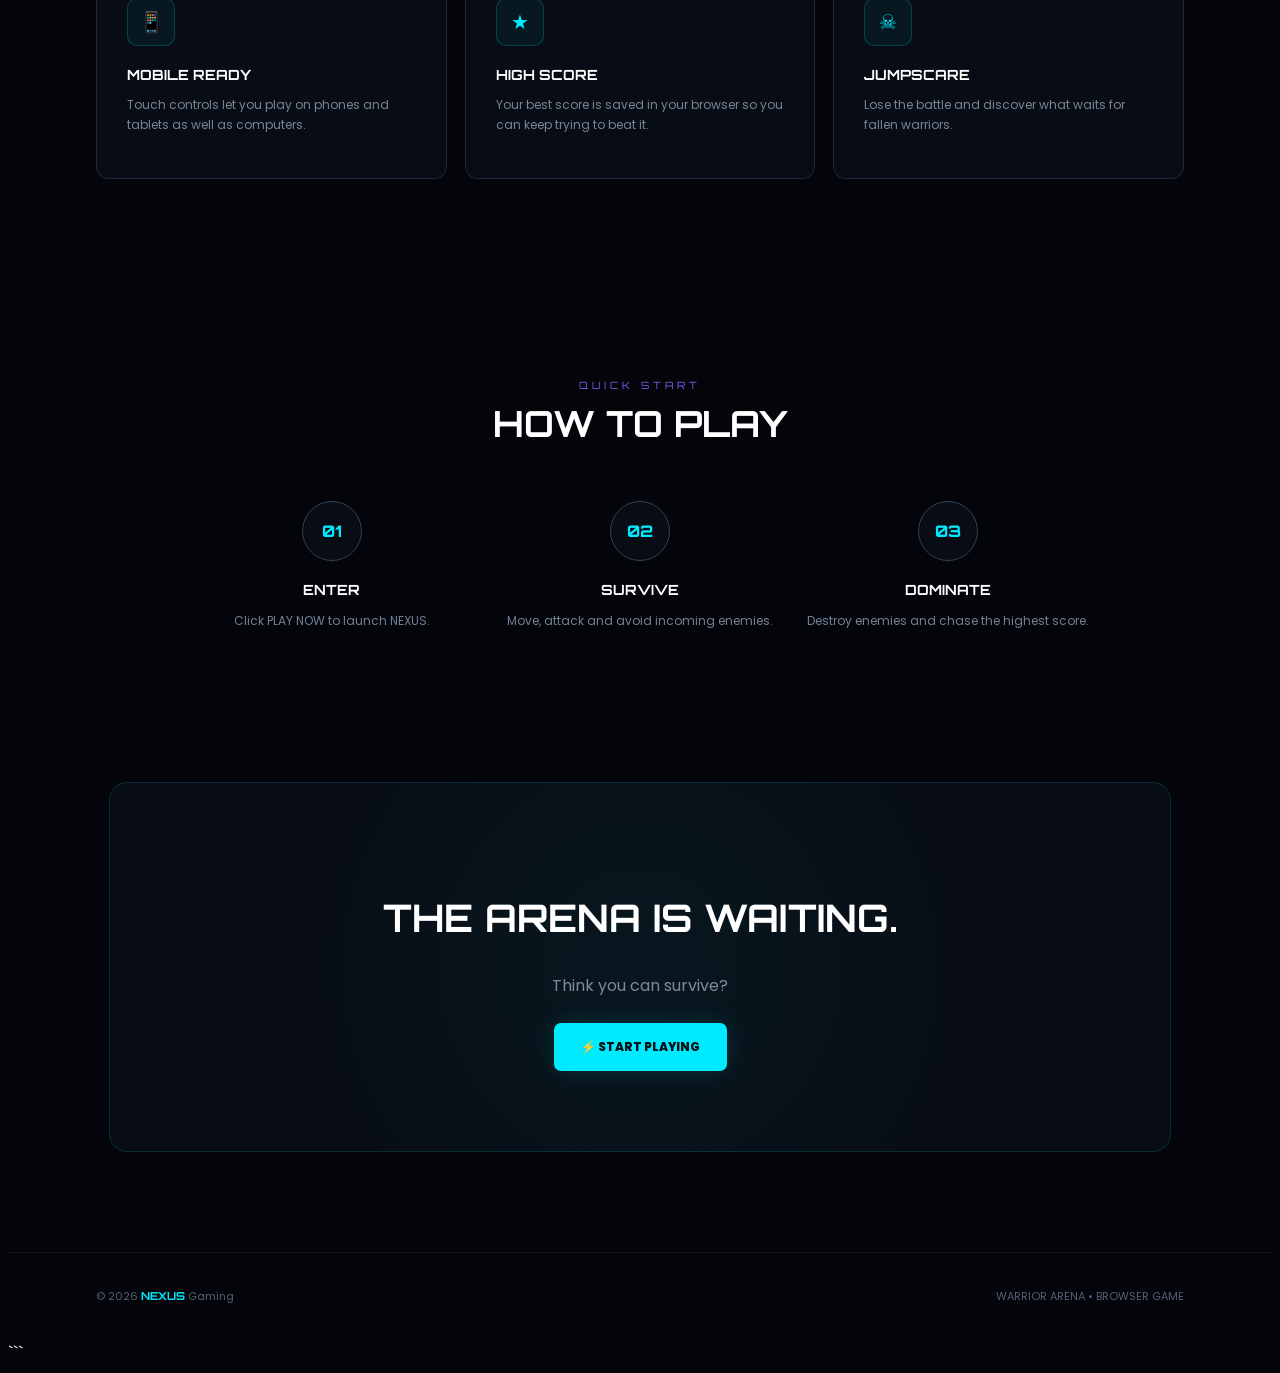
==== commit cd1bcb29: "Update index.html" ====
--- a/index.html
+++ b/index.html
@@ -5,10 +5,7 @@
 <meta name="viewport" content="width=device-width,initial-scale=1.0">
 
 <title>NEXUS // Warrior Arena</title>
-
-<style>
-@import url('https://fonts.googleapis.com/css2?family=Orbitron:wght@500;600;700;800;900&family=Poppins:wght@400;500;600;700&display=swap');
-<div class="game-card">
+    <div class="game-card">
     <h2>Deadzone</h2>
 
     <p>
@@ -21,6 +18,10 @@
 </div>
     <a href="game2/index.html">PLAY GAME 2</a>
 *{
+
+<style>
+@import url('https://fonts.googleapis.com/css2?family=Orbitron:wght@500;600;700;800;900&family=Poppins:wght@400;500;600;700&display=swap');
+
     margin:0;
     padding:0;
     box-sizing:border-box;
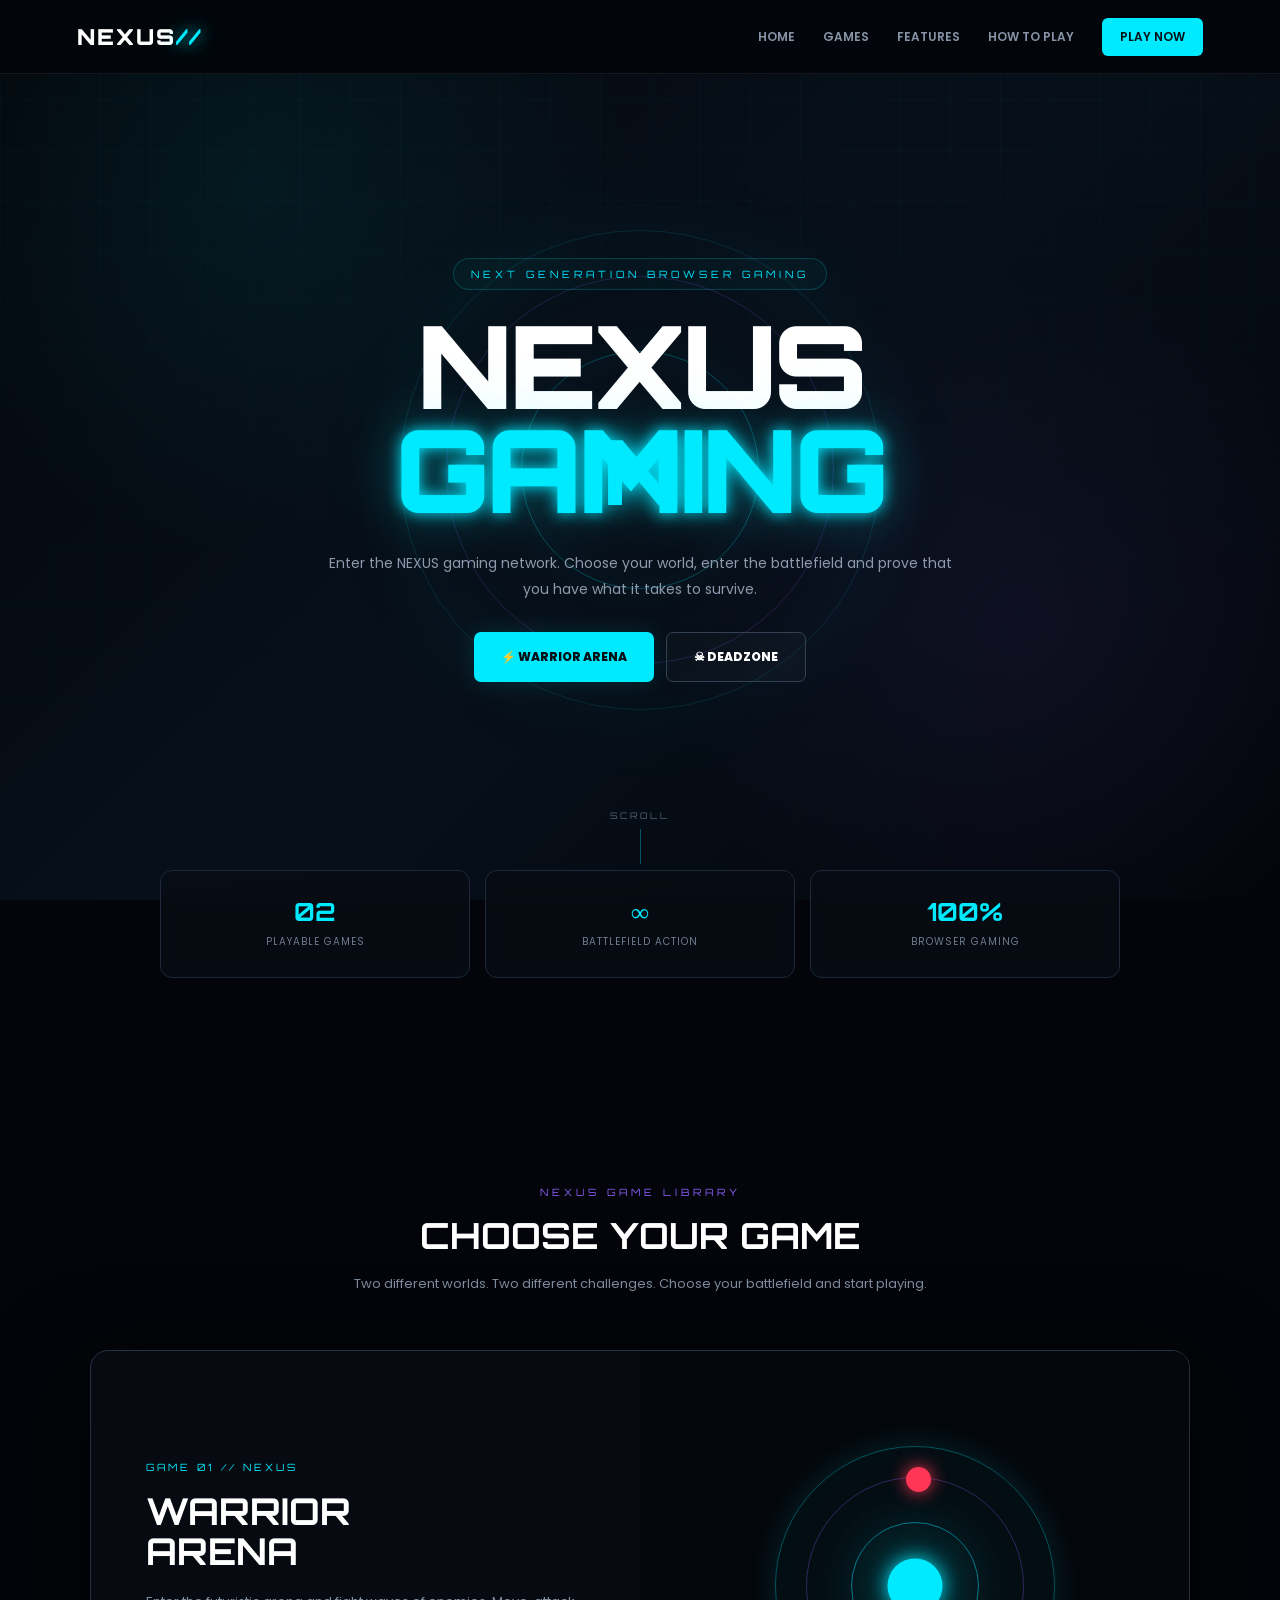
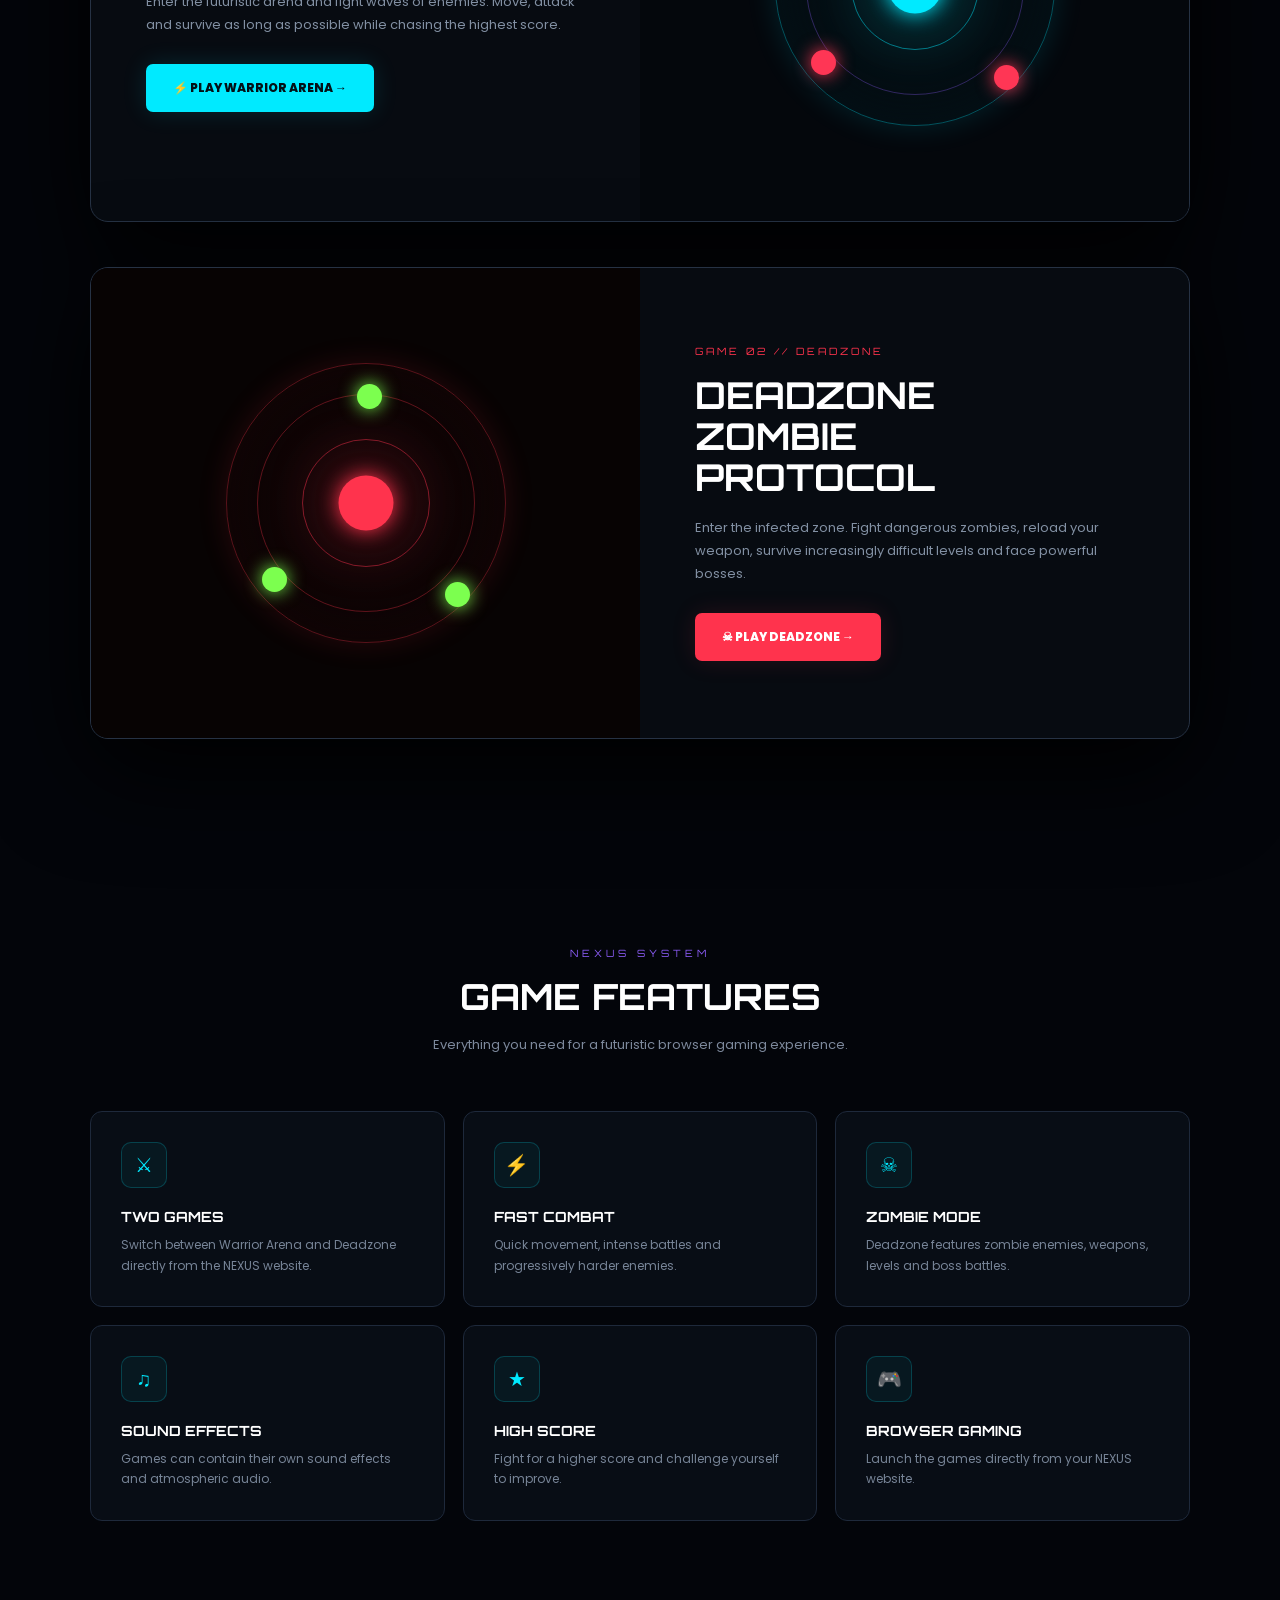
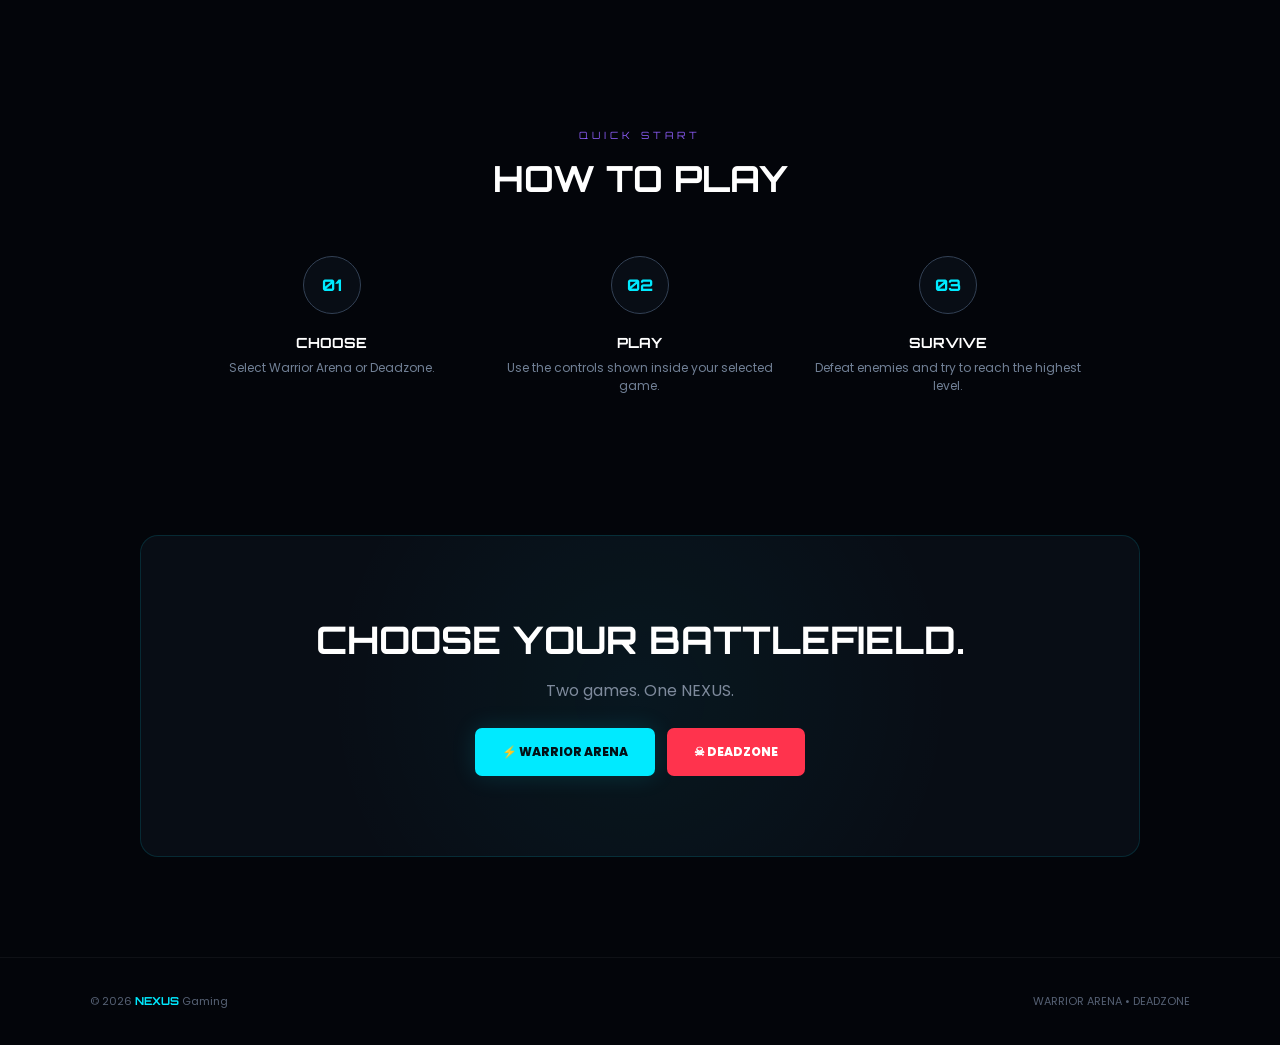
==== commit 428eb697: "Update index.html" ====
--- a/index.html
+++ b/index.html
@@ -1,27 +1,18 @@
-```html
 <!DOCTYPE html>
 <html lang="en">
+
+<head>
+
 <meta charset="UTF-8">
-<meta name="viewport" content="width=device-width,initial-scale=1.0">
-
-<title>NEXUS // Warrior Arena</title>
-    <div class="game-card">
-    <h2>Deadzone</h2>
-
-    <p>
-        Enter a new world and start your next adventure.
-    </p>
-
-    <a href="game2/index.html" class="play">
-        PLAY Deadzone
-    </a>
-</div>
-    <a href="game2/index.html">PLAY GAME 2</a>
+<meta name="viewport" content="width=device-width, initial-scale=1.0">
+
+<title>NEXUS // Gaming Hub</title>
+
+<style>
+
+@import url('https://fonts.googleapis.com/css2?family=Orbitron:wght@500;600;700;800;900&family=Poppins:wght@400;500;600;700&display=swap');
+
 *{
-
-<style>
-@import url('https://fonts.googleapis.com/css2?family=Orbitron:wght@500;600;700;800;900&family=Poppins:wght@400;500;600;700&display=swap');
-
     margin:0;
     padding:0;
     box-sizing:border-box;
@@ -38,13 +29,16 @@
     overflow-x:hidden;
 }
 
-/* BACKGROUND */
+/* =========================
+   BACKGROUND
+========================= */
 
 body::before{
     content:"";
     position:fixed;
     inset:0;
     z-index:-3;
+
     background:
         radial-gradient(
             circle at 20% 20%,
@@ -68,6 +62,7 @@
     position:fixed;
     inset:0;
     z-index:-2;
+
     background-image:
         linear-gradient(
             #00eaff08 1px,
@@ -78,23 +73,29 @@
             #00eaff08 1px,
             transparent 1px
         );
+
     background-size:50px 50px;
+
     mask-image:
         linear-gradient(
             to bottom,
             black,
             transparent 85%
         );
+
     pointer-events:none;
 }
 
-/* NAVBAR */
+/* =========================
+   NAVBAR
+========================= */
 
 header{
     position:fixed;
     top:0;
     left:0;
     right:0;
+
     height:74px;
 
     display:flex;
@@ -104,6 +105,7 @@
     padding:0 6%;
 
     background:#03050add;
+
     border-bottom:1px solid #ffffff12;
 
     backdrop-filter:blur(15px);
@@ -120,6 +122,7 @@
 
 .logo span{
     color:#00eaff;
+
     text-shadow:
         0 0 15px #00eaff,
         0 0 40px #00eaff55;
@@ -134,8 +137,10 @@
 nav a{
     color:#8793a6;
     text-decoration:none;
+
     font-size:12px;
     font-weight:600;
+
     transition:.25s;
 }
 
@@ -145,27 +150,39 @@
 
 .nav-play{
     color:#031016!important;
+
     background:#00eaff;
+
     padding:10px 18px;
+
     border-radius:6px;
 }
 
-/* HERO */
+/* =========================
+   HERO
+========================= */
 
 .hero{
     min-height:100vh;
+
     display:flex;
     align-items:center;
     justify-content:center;
+
     text-align:center;
+
     padding:120px 20px 80px;
+
     position:relative;
+
     overflow:hidden;
 }
 
 .hero-content{
     max-width:950px;
+
     position:relative;
+
     z-index:2;
 }
 
@@ -173,15 +190,19 @@
     display:inline-block;
 
     padding:9px 17px;
+
     border-radius:30px;
 
     border:1px solid #00eaff33;
+
     background:#00eaff08;
 
     color:#00eaff;
 
     font-family:Orbitron;
+
     font-size:10px;
+
     letter-spacing:4px;
 
     margin-bottom:24px;
@@ -189,6 +210,7 @@
 
 .hero h1{
     font-family:Orbitron;
+
     font-size:clamp(
         55px,
         10vw,
@@ -213,23 +235,29 @@
 
 .hero p{
     max-width:650px;
+
     margin:30px auto;
 
     color:#8d99ac;
 
     line-height:1.8;
+
     font-size:14px;
 }
 
 .buttons{
     display:flex;
+
     justify-content:center;
+
     gap:12px;
+
     flex-wrap:wrap;
 }
 
 .btn{
     display:inline-flex;
+
     align-items:center;
     justify-content:center;
 
@@ -240,13 +268,17 @@
     text-decoration:none;
 
     font-size:12px;
+
     font-weight:800;
 
     transition:.25s;
+
+    cursor:pointer;
 }
 
 .primary{
     color:#031016;
+
     background:#00eaff;
 
     box-shadow:
@@ -262,6 +294,7 @@
 
 .secondary{
     color:white;
+
     background:#ffffff05;
 
     border:1px solid #334155;
@@ -269,10 +302,15 @@
 
 .secondary:hover{
     border-color:#00eaff;
+
     color:#00eaff;
-}
-
-/* FLOATING CORE */
+
+    transform:translateY(-4px);
+}
+
+/* =========================
+   FLOATING CORE
+========================= */
 
 .core{
     position:absolute;
@@ -312,6 +350,7 @@
     inset:120px;
 
     display:grid;
+
     place-items:center;
 
     border-radius:50%;
@@ -323,6 +362,7 @@
     font-family:Orbitron;
 
     font-size:90px;
+
     font-weight:900;
 
     text-shadow:
@@ -346,14 +386,17 @@
             translateY(-20px)
             rotate(6deg);
     }
-
-}
-
-/* SCROLL INDICATOR */
+}
+
+/* =========================
+   SCROLL
+========================= */
 
 .scroll{
     position:absolute;
+
     bottom:28px;
+
     left:50%;
 
     transform:translateX(-50%);
@@ -361,15 +404,19 @@
     color:#556174;
 
     font-size:9px;
+
     font-family:Orbitron;
+
     letter-spacing:3px;
 }
 
 .scroll::after{
     content:"";
+
     display:block;
 
     width:1px;
+
     height:35px;
 
     margin:8px auto;
@@ -377,14 +424,14 @@
     background:#00eaff55;
 }
 
-/* STATS */
+/* =========================
+   STATS
+========================= */
 
 .stats{
     max-width:1000px;
 
-    margin:
-        -30px auto
-        100px;
+    margin:-30px auto 100px;
 
     padding:0 20px;
 
@@ -424,14 +471,16 @@
     color:#6f7b8e;
 
     font-size:10px;
+
     letter-spacing:1px;
 }
 
-/* SECTIONS */
+/* =========================
+   SECTIONS
+========================= */
 
 section{
-    padding:
-        100px 7%;
+    padding:100px 7%;
 }
 
 .section-title{
@@ -470,13 +519,17 @@
     line-height:1.7;
 }
 
-/* GAME SECTION */
+/* =========================
+   GAME CARDS
+========================= */
+
+.games-container{
+    max-width:1100px;
+
+    margin:auto;
+}
 
 .game-card{
-    max-width:1100px;
-
-    margin:auto;
-
     min-height:470px;
 
     display:grid;
@@ -494,6 +547,17 @@
 
     box-shadow:
         0 30px 100px #000;
+
+    transition:.35s;
+}
+
+.game-card:hover{
+    border-color:#00eaff55;
+
+    transform:translateY(-5px);
+
+    box-shadow:
+        0 35px 100px #00eaff0a;
 }
 
 .game-info{
@@ -518,6 +582,10 @@
     margin-bottom:18px;
 }
 
+.red-tag{
+    color:#ff334d;
+}
+
 .game-info h3{
     font-family:Orbitron;
 
@@ -541,6 +609,10 @@
 
     margin-top:27px;
 }
+
+/* =========================
+   GAME PREVIEW
+========================= */
 
 .game-preview{
     position:relative;
@@ -562,7 +634,19 @@
         #04070c;
 }
 
-/* ARENA VISUAL */
+.deadzone-preview{
+    background:
+        radial-gradient(
+            circle at center,
+            #ff334d18,
+            transparent 38%
+        ),
+        #070303;
+}
+
+/* =========================
+   ARENA
+========================= */
 
 .arena{
     position:relative;
@@ -572,8 +656,7 @@
 
     border-radius:50%;
 
-    border:
-        1px solid #00eaff55;
+    border:1px solid #00eaff55;
 
     box-shadow:
         0 0 30px #00eaff22,
@@ -593,14 +676,29 @@
 
     border-radius:50%;
 
-    border:
-        1px solid #8b5cf655;
+    border:1px solid #8b5cf655;
 }
 
 .arena::after{
     inset:75px;
 
     border-color:#00eaff77;
+}
+
+.deadzone-arena{
+    border-color:#ff334d55;
+
+    box-shadow:
+        0 0 30px #ff334d22,
+        inset 0 0 60px #ff334d12;
+}
+
+.deadzone-arena::before{
+    border-color:#ff334d55;
+}
+
+.deadzone-arena::after{
+    border-color:#ff334d77;
 }
 
 .warrior{
@@ -624,6 +722,14 @@
         0 0 70px #00eaff66;
 }
 
+.zombie-core{
+    background:#ff334d;
+
+    box-shadow:
+        0 0 20px #ff334d,
+        0 0 70px #ff334d66;
+}
+
 .enemy{
     position:absolute;
 
@@ -639,6 +745,13 @@
 
     animation:
         enemyFloat 2s ease-in-out infinite;
+}
+
+.zombie{
+    background:#7cff4f;
+
+    box-shadow:
+        0 0 18px #7cff4f;
 }
 
 .enemy.one{
@@ -649,12 +762,14 @@
 .enemy.two{
     bottom:50px;
     left:35px;
+
     animation-delay:.5s;
 }
 
 .enemy.three{
     bottom:35px;
     right:35px;
+
     animation-delay:1s;
 }
 
@@ -663,7 +778,6 @@
     to{
         transform:rotate(360deg);
     }
-
 }
 
 @keyframes enemyFloat{
@@ -675,10 +789,11 @@
     50%{
         transform:translateY(-12px);
     }
-
-}
-
-/* FEATURES */
+}
+
+/* =========================
+   FEATURES
+========================= */
 
 .features{
     max-width:1100px;
@@ -719,6 +834,7 @@
     height:46px;
 
     display:grid;
+
     place-items:center;
 
     margin-bottom:20px;
@@ -750,7 +866,9 @@
     line-height:1.7;
 }
 
-/* HOW TO PLAY */
+/* =========================
+   HOW TO PLAY
+========================= */
 
 .how{
     max-width:900px;
@@ -774,10 +892,10 @@
     height:58px;
 
     display:grid;
+
     place-items:center;
 
-    margin:
-        0 auto 20px;
+    margin:0 auto 20px;
 
     border-radius:50%;
 
@@ -788,6 +906,7 @@
     color:#00eaff;
 
     font-family:Orbitron;
+
     font-weight:800;
 }
 
@@ -805,13 +924,14 @@
     margin-top:8px;
 }
 
-/* CTA */
+/* =========================
+   CTA
+========================= */
 
 .cta{
     max-width:1000px;
 
-    margin:
-        40px auto 100px;
+    margin:40px auto 100px;
 
     padding:80px 30px;
 
@@ -839,20 +959,21 @@
 .cta p{
     color:#7e8a9c;
 
-    margin:
-        15px auto 25px;
-}
-
-/* FOOTER */
+    margin:15px auto 25px;
+}
+
+/* =========================
+   FOOTER
+========================= */
 
 footer{
     display:flex;
 
     align-items:center;
+
     justify-content:space-between;
 
-    padding:
-        35px 7%;
+    padding:35px 7%;
 
     border-top:1px solid #ffffff0d;
 
@@ -867,7 +988,9 @@
     font-family:Orbitron;
 }
 
-/* MOBILE */
+/* =========================
+   MOBILE
+========================= */
 
 @media(max-width:800px){
 
@@ -905,6 +1028,7 @@
 
     .game-preview{
         min-height:350px;
+
         order:-1;
     }
 
@@ -928,20 +1052,27 @@
 
     footer{
         flex-direction:column;
+
         gap:12px;
+
         text-align:center;
     }
 
 }
+
 </style>
+
 </head>
 
+
 <body>
 
 <div class="grid"></div>
 
 
-<!-- NAVIGATION -->
+<!-- =========================
+     NAVIGATION
+========================= -->
 
 <header>
 
@@ -955,8 +1086,8 @@
             HOME
         </a>
 
-        <a href="#game">
-            GAME
+        <a href="#games">
+            GAMES
         </a>
 
         <a href="#features">
@@ -969,7 +1100,7 @@
 
         <a
             class="nav-play"
-            href="game/index.html"
+            href="#games"
         >
             PLAY NOW
         </a>
@@ -979,7 +1110,9 @@
 </header>
 
 
-<!-- HERO -->
+<!-- =========================
+     HERO
+========================= -->
 
 <section
     class="hero"
@@ -997,13 +1130,13 @@
         <h1>
             NEXUS
             <br>
-            <span>WARRIOR</span>
+            <span>GAMING</span>
         </h1>
 
         <p>
-            Enter a futuristic arena where every wave
-            gets harder, every enemy gets faster,
-            and only the strongest warriors survive.
+            Enter the NEXUS gaming network.
+            Choose your world, enter the battlefield
+            and prove that you have what it takes to survive.
         </p>
 
         <div class="buttons">
@@ -1012,14 +1145,14 @@
                 href="game/index.html"
                 class="btn primary"
             >
-                ⚡ PLAY NOW
+                ⚡ WARRIOR ARENA
             </a>
 
             <a
-                href="#game"
+                href="game2/index.html"
                 class="btn secondary"
             >
-                EXPLORE GAME
+                ☠ DEADZONE
             </a>
 
         </div>
@@ -1033,120 +1166,200 @@
 </section>
 
 
-<!-- STATS -->
+<!-- =========================
+     STATS
+========================= -->
 
 <div class="stats">
 
     <div class="stat">
 
+        <strong>02</strong>
+
+        <span>
+            PLAYABLE GAMES
+        </span>
+
+    </div>
+
+    <div class="stat">
+
         <strong>∞</strong>
 
         <span>
-            ENDLESS COMBAT
+            BATTLEFIELD ACTION
         </span>
 
     </div>
 
     <div class="stat">
 
-        <strong>⚡</strong>
+        <strong>100%</strong>
 
         <span>
-            FAST-PACED ACTION
+            BROWSER GAMING
         </span>
 
     </div>
 
-    <div class="stat">
-
-        <strong>100%</strong>
-
-        <span>
-            BROWSER GAME
-        </span>
+</div>
+
+
+<!-- =========================
+     GAMES
+========================= -->
+
+<section id="games">
+
+    <div class="section-title">
+
+        <small>
+            NEXUS GAME LIBRARY
+        </small>
+
+        <h2>
+            CHOOSE YOUR GAME
+        </h2>
+
+        <p>
+            Two different worlds. Two different
+            challenges. Choose your battlefield
+            and start playing.
+        </p>
 
     </div>
 
-</div>
-
-
-<!-- GAME -->
-
-<section id="game">
-
-    <div class="section-title">
-
-        <small>
-            THE MAIN EXPERIENCE
-        </small>
-
-        <h2>
-            ENTER THE ARENA
-        </h2>
-
-        <p>
-            No installation. No launcher.
-            Just open the game and start fighting.
-        </p>
+
+    <div class="games-container">
+
+
+        <!-- =====================
+             GAME 1
+        ====================== -->
+
+        <div class="game-card">
+
+            <div class="game-info">
+
+                <div class="game-tag">
+                    GAME 01 // NEXUS
+                </div>
+
+                <h3>
+                    WARRIOR
+                    <br>
+                    ARENA
+                </h3>
+
+                <p>
+                    Enter the futuristic arena and
+                    fight waves of enemies. Move,
+                    attack and survive as long as
+                    possible while chasing the
+                    highest score.
+                </p>
+
+                <a
+                    href="game/index.html"
+                    class="btn primary"
+                >
+                    ⚡ PLAY WARRIOR ARENA →
+                </a>
+
+            </div>
+
+
+            <div class="game-preview">
+
+                <div class="arena">
+
+                    <div class="warrior"></div>
+
+                    <div class="enemy one"></div>
+
+                    <div class="enemy two"></div>
+
+                    <div class="enemy three"></div>
+
+                </div>
+
+            </div>
+
+        </div>
+
+
+        <div style="height:45px;"></div>
+
+
+        <!-- =====================
+             GAME 2
+        ====================== -->
+
+        <div class="game-card">
+
+            <div class="game-preview deadzone-preview">
+
+                <div class="arena deadzone-arena">
+
+                    <div class="warrior zombie-core"></div>
+
+                    <div class="enemy zombie one"></div>
+
+                    <div class="enemy zombie two"></div>
+
+                    <div class="enemy zombie three"></div>
+
+                </div>
+
+            </div>
+
+
+            <div class="game-info">
+
+                <div class="game-tag red-tag">
+                    GAME 02 // DEADZONE
+                </div>
+
+                <h3>
+                    DEADZONE
+                    <br>
+                    ZOMBIE
+                    <br>
+                    PROTOCOL
+                </h3>
+
+                <p>
+                    Enter the infected zone.
+                    Fight dangerous zombies,
+                    reload your weapon, survive
+                    increasingly difficult levels
+                    and face powerful bosses.
+                </p>
+
+                <a
+                    href="game2/index.html"
+                    class="btn"
+                    style="
+                        background:#ff334d;
+                        color:white;
+                        box-shadow:0 0 25px #ff334d22;
+                    "
+                >
+                    ☠ PLAY DEADZONE →
+                </a>
+
+            </div>
+
+        </div>
 
     </div>
 
-
-    <div class="game-card">
-
-        <div class="game-info">
-
-            <div class="game-tag">
-                NEXUS // WARRIOR ARENA
-            </div>
-
-            <h3>
-                SURVIVE.
-                <br>
-                FIGHT.
-                <br>
-                DOMINATE.
-            </h3>
-
-            <p>
-                Control your warrior and fight endless
-                waves of enemies. Build your score,
-                unlock higher waves and try to beat
-                your personal best.
-            </p>
-
-            <a
-                href="game/index.html"
-                class="btn primary"
-            >
-                ENTER THE ARENA →
-            </a>
-
-        </div>
-
-
-        <div class="game-preview">
-
-            <div class="arena">
-
-                <div class="warrior"></div>
-
-                <div class="enemy one"></div>
-
-                <div class="enemy two"></div>
-
-                <div class="enemy three"></div>
-
-            </div>
-
-        </div>
-
-    </div>
-
 </section>
 
 
-<!-- FEATURES -->
+<!-- =========================
+     FEATURES
+========================= -->
 
 <section id="features">
 
@@ -1161,14 +1374,15 @@
         </h2>
 
         <p>
-            Designed to make the arena feel fast,
-            challenging and immersive.
+            Everything you need for a futuristic
+            browser gaming experience.
         </p>
 
     </div>
 
 
     <div class="features">
+
 
         <div class="feature">
 
@@ -1177,12 +1391,31 @@
             </div>
 
             <h3>
+                TWO GAMES
+            </h3>
+
+            <p>
+                Switch between Warrior Arena
+                and Deadzone directly from
+                the NEXUS website.
+            </p>
+
+        </div>
+
+
+        <div class="feature">
+
+            <div class="icon">
+                ⚡
+            </div>
+
+            <h3>
                 FAST COMBAT
             </h3>
 
             <p>
-                Move quickly around the arena and
-                strike enemies with your warrior.
+                Quick movement, intense battles
+                and progressively harder enemies.
             </p>
 
         </div>
@@ -1191,16 +1424,16 @@
         <div class="feature">
 
             <div class="icon">
-                ∞
+                ☠
             </div>
 
             <h3>
-                WAVE SYSTEM
+                ZOMBIE MODE
             </h3>
 
             <p>
-                Enemy waves become progressively
-                more difficult as your score rises.
+                Deadzone features zombie enemies,
+                weapons, levels and boss battles.
             </p>
 
         </div>
@@ -1217,26 +1450,8 @@
             </h3>
 
             <p>
-                Combat sounds and atmospheric effects
-                make the arena more immersive.
-            </p>
-
-        </div>
-
-
-        <div class="feature">
-
-            <div class="icon">
-                📱
-            </div>
-
-            <h3>
-                MOBILE READY
-            </h3>
-
-            <p>
-                Touch controls let you play on phones
-                and tablets as well as computers.
+                Games can contain their own
+                sound effects and atmospheric audio.
             </p>
 
         </div>
@@ -1253,8 +1468,8 @@
             </h3>
 
             <p>
-                Your best score is saved in your browser
-                so you can keep trying to beat it.
+                Fight for a higher score and
+                challenge yourself to improve.
             </p>
 
         </div>
@@ -1263,16 +1478,16 @@
         <div class="feature">
 
             <div class="icon">
-                ☠
+                🎮
             </div>
 
             <h3>
-                JUMPSCARE
+                BROWSER GAMING
             </h3>
 
             <p>
-                Lose the battle and discover what waits
-                for fallen warriors.
+                Launch the games directly from
+                your NEXUS website.
             </p>
 
         </div>
@@ -1282,7 +1497,9 @@
 </section>
 
 
-<!-- HOW TO PLAY -->
+<!-- =========================
+     HOW TO PLAY
+========================= -->
 
 <section id="how">
 
@@ -1301,6 +1518,7 @@
 
     <div class="how">
 
+
         <div class="step">
 
             <div class="number">
@@ -1308,11 +1526,11 @@
             </div>
 
             <h3>
-                ENTER
+                CHOOSE
             </h3>
 
             <p>
-                Click PLAY NOW to launch NEXUS.
+                Select Warrior Arena or Deadzone.
             </p>
 
         </div>
@@ -1325,11 +1543,12 @@
             </div>
 
             <h3>
-                SURVIVE
+                PLAY
             </h3>
 
             <p>
-                Move, attack and avoid incoming enemies.
+                Use the controls shown inside
+                your selected game.
             </p>
 
         </div>
@@ -1342,11 +1561,12 @@
             </div>
 
             <h3>
-                DOMINATE
+                SURVIVE
             </h3>
 
             <p>
-                Destroy enemies and chase the highest score.
+                Defeat enemies and try to
+                reach the highest level.
             </p>
 
         </div>
@@ -1356,45 +1576,71 @@
 </section>
 
 
-<!-- FINAL CTA -->
+<!-- =========================
+     FINAL CTA
+========================= -->
 
 <div class="cta">
 
     <h2>
-        THE ARENA IS WAITING.
+        CHOOSE YOUR BATTLEFIELD.
     </h2>
 
     <p>
-        Think you can survive?
+        Two games. One NEXUS.
     </p>
 
-    <a
-        href="game/index.html"
-        class="btn primary"
-    >
-        ⚡ START PLAYING
-    </a>
+
+    <div class="buttons">
+
+        <a
+            href="game/index.html"
+            class="btn primary"
+        >
+            ⚡ WARRIOR ARENA
+        </a>
+
+        <a
+            href="game2/index.html"
+            class="btn"
+            style="
+                background:#ff334d;
+                color:white;
+            "
+        >
+            ☠ DEADZONE
+        </a>
+
+    </div>
 
 </div>
 
 
-<!-- FOOTER -->
+<!-- =========================
+     FOOTER
+========================= -->
 
 <footer>
 
     <div>
+
         © 2026
-        <strong>NEXUS</strong>
+
+        <strong>
+            NEXUS
+        </strong>
+
         Gaming
+
     </div>
 
     <div>
-        WARRIOR ARENA • BROWSER GAME
+        WARRIOR ARENA • DEADZONE
     </div>
 
 </footer>
 
 
 </body>
+
 </html>
-```
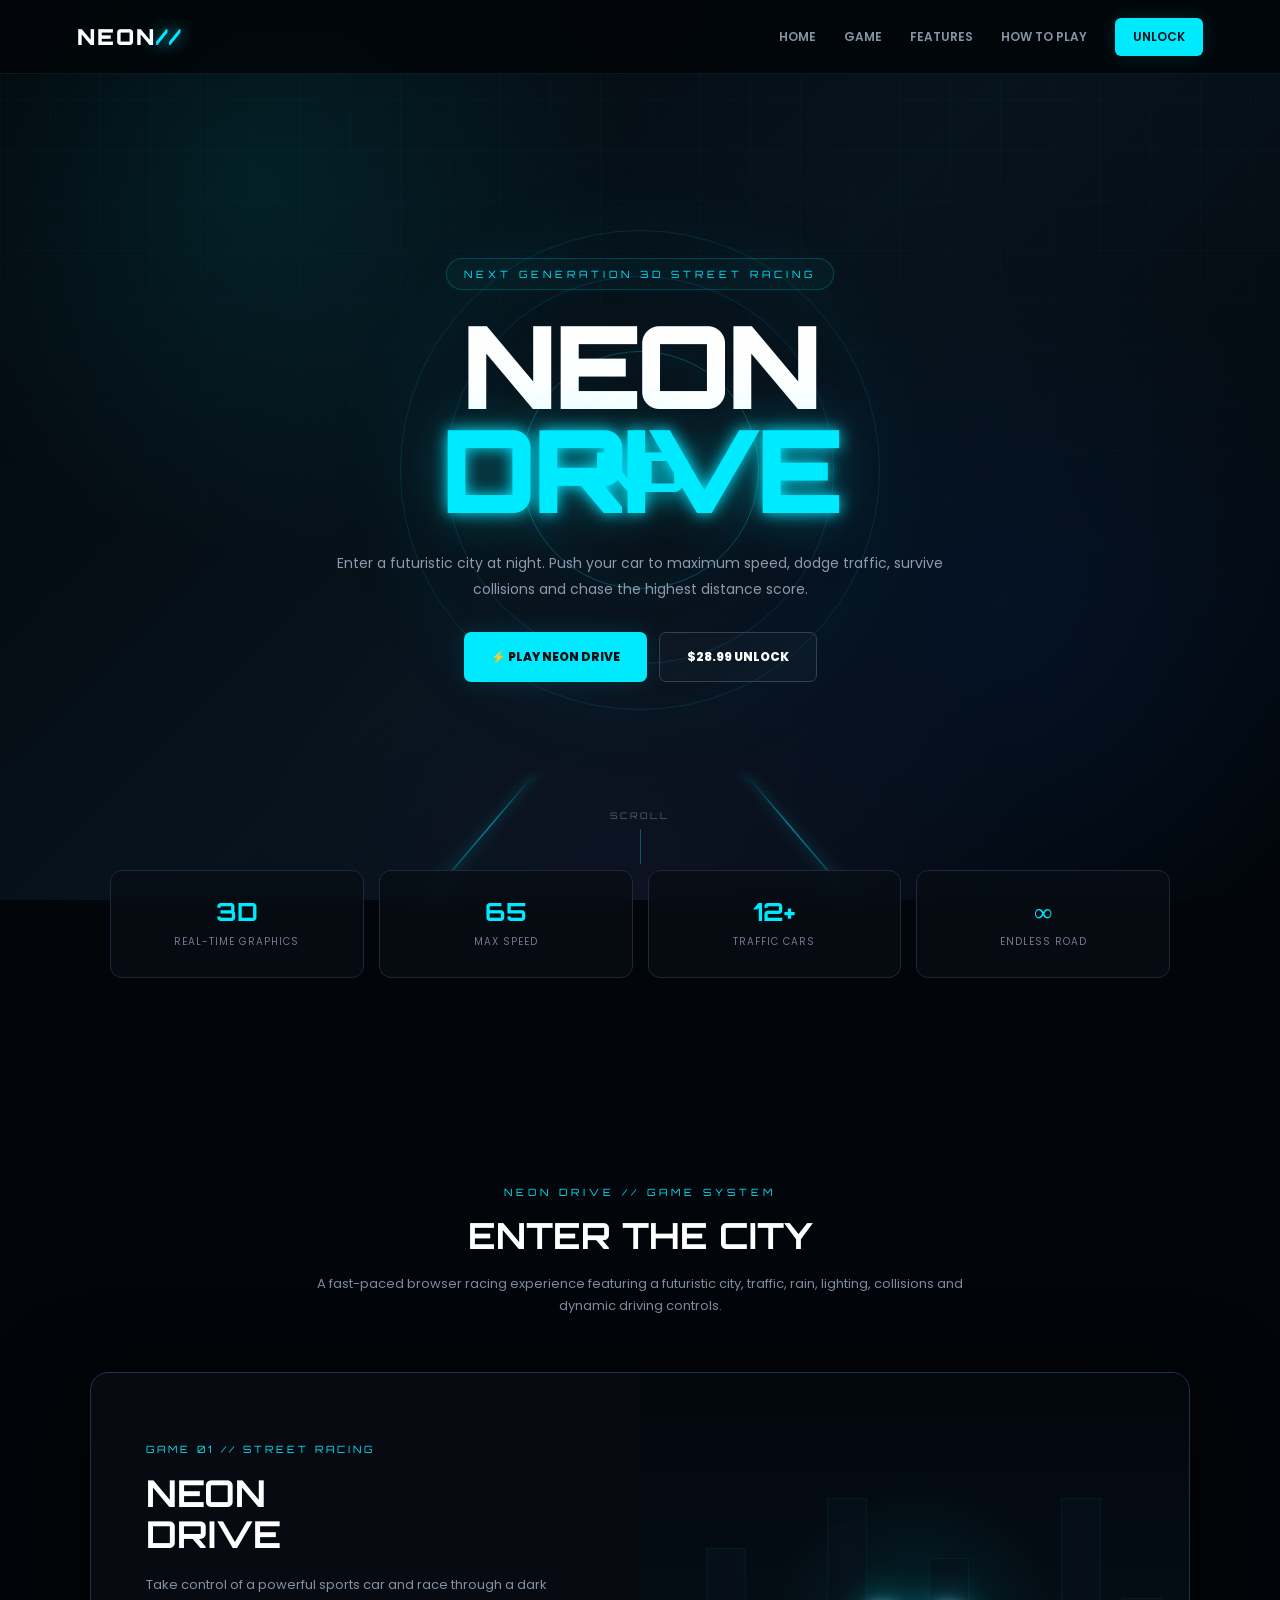
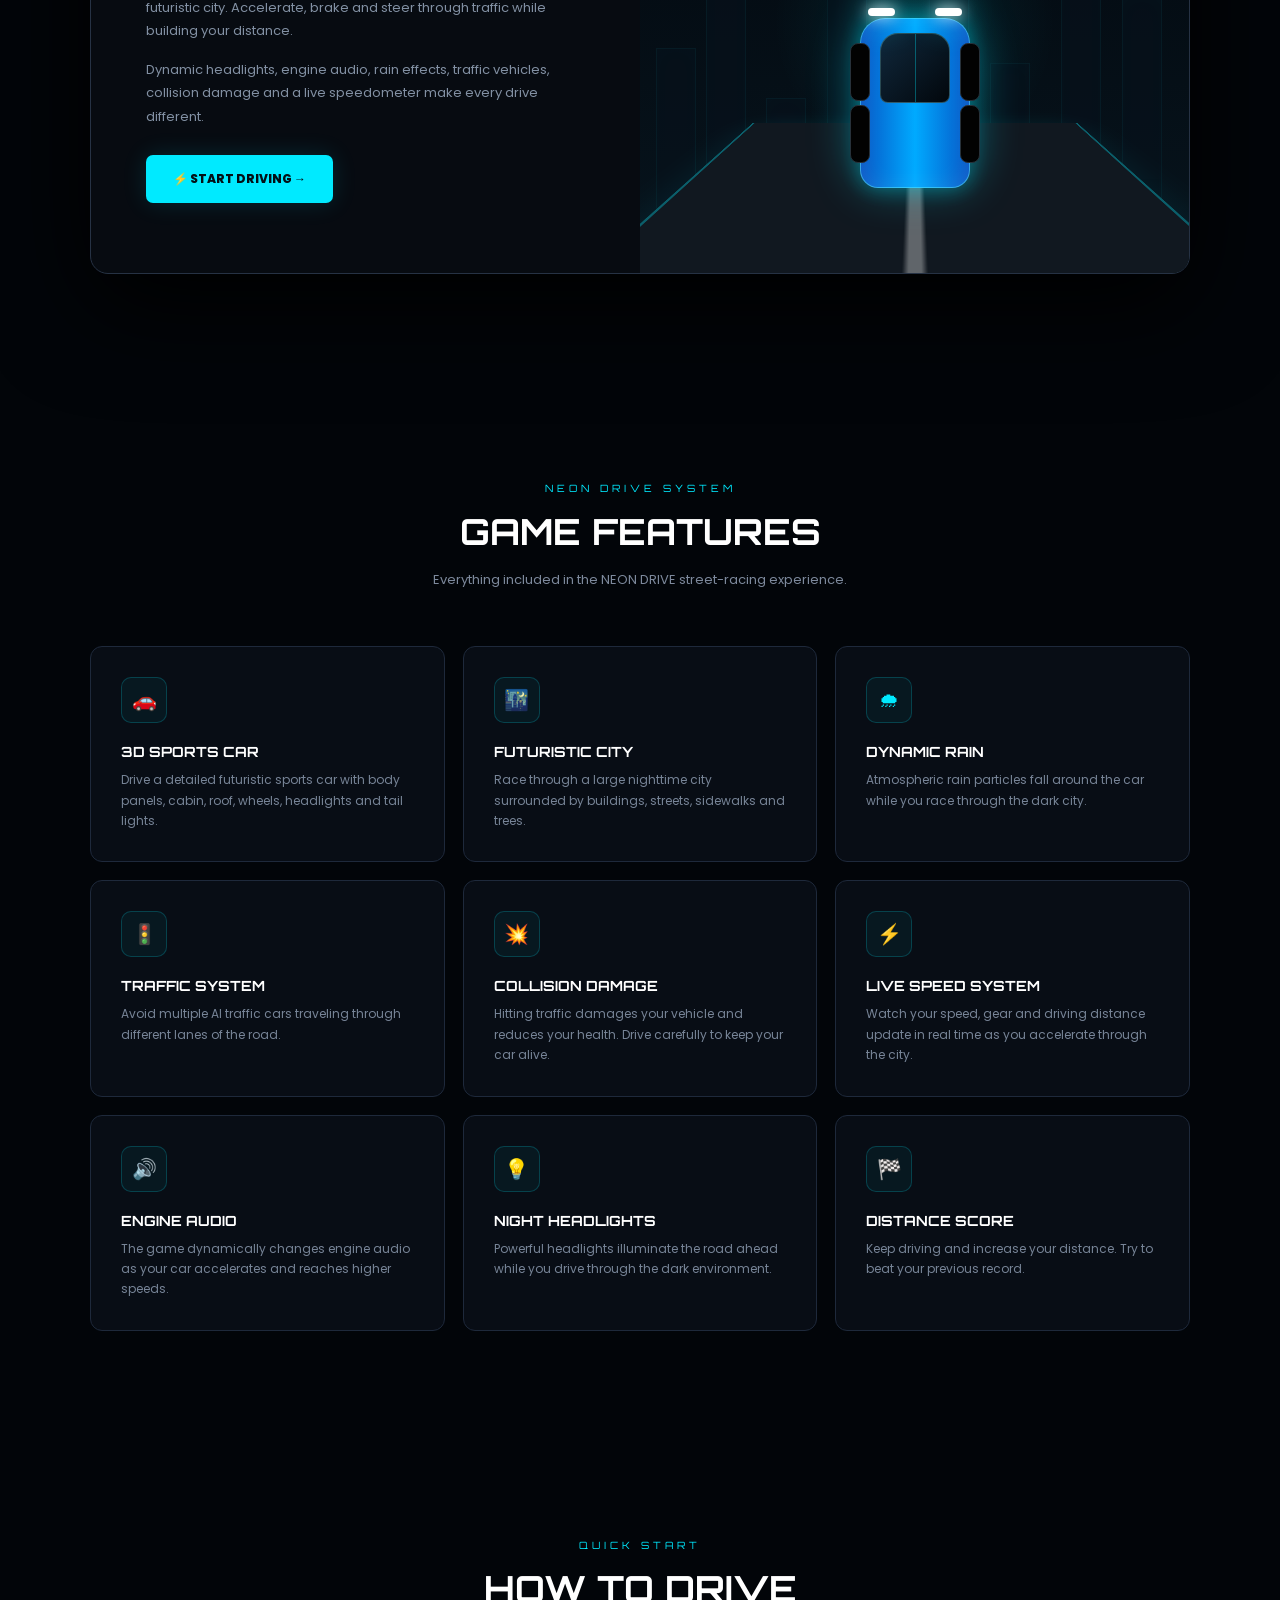
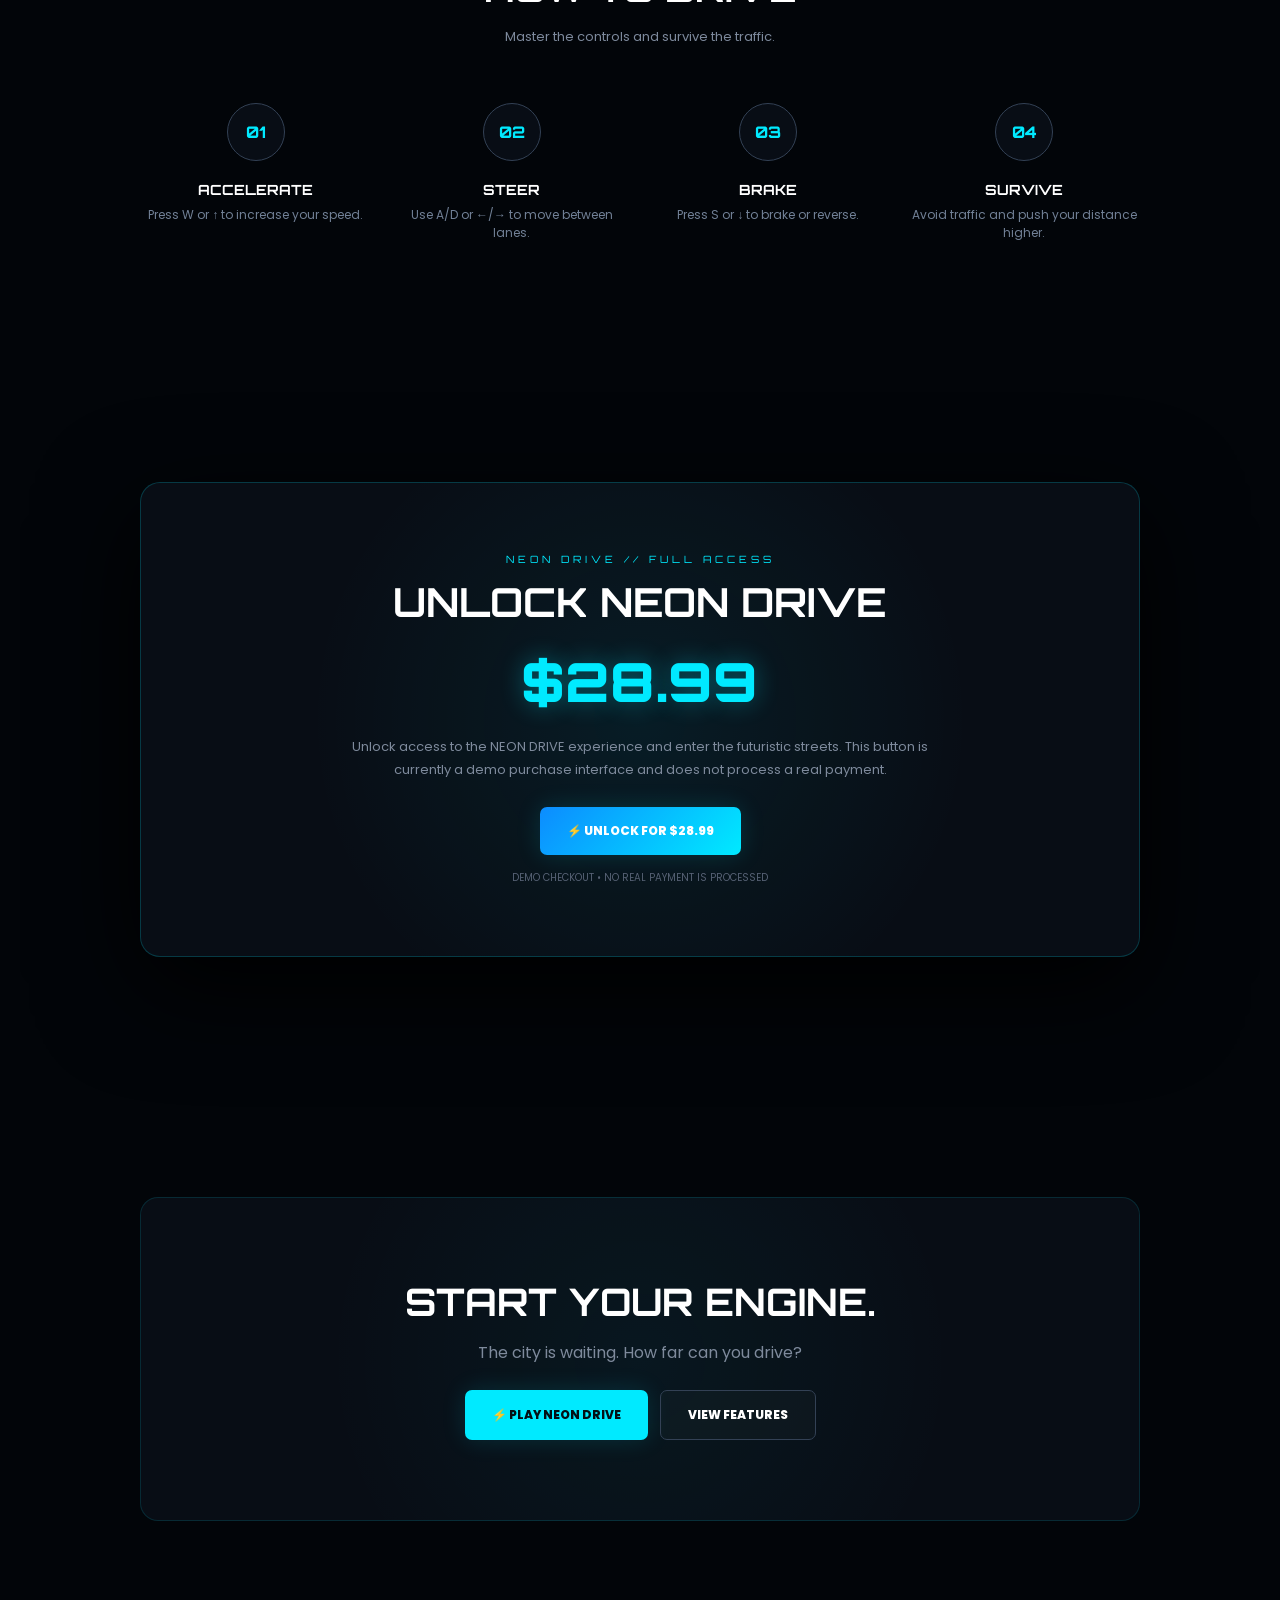
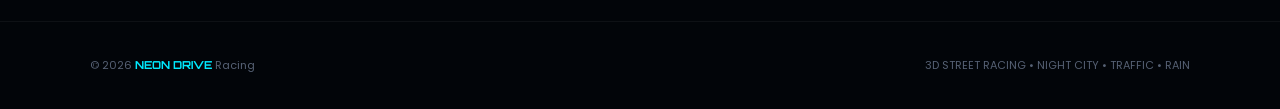
==== commit 930ea22c: "Update index.html" ====
--- a/index.html
+++ b/index.html
@@ -6,7 +6,7 @@
 <meta charset="UTF-8">
 <meta name="viewport" content="width=device-width, initial-scale=1.0">
 
-<title>NEXUS // Gaming Hub</title>
+<title>NEON DRIVE // 3D Street Racing</title>
 
 <style>
 
@@ -23,15 +23,15 @@
 }
 
 body{
-    background:#03050a;
+    background:#020509;
     color:white;
     font-family:Poppins,sans-serif;
     overflow-x:hidden;
 }
 
-/* =========================
+/* =========================================================
    BACKGROUND
-========================= */
+========================================================= */
 
 body::before{
     content:"";
@@ -42,19 +42,24 @@
     background:
         radial-gradient(
             circle at 20% 20%,
-            #00eaff12,
+            #00eaff18,
             transparent 30%
         ),
         radial-gradient(
             circle at 80% 70%,
-            #8b5cf612,
+            #0055ff15,
             transparent 30%
+        ),
+        radial-gradient(
+            circle at 50% 100%,
+            #8b5cf610,
+            transparent 35%
         ),
         linear-gradient(
             135deg,
-            #03050a,
-            #07101a,
-            #03050a
+            #020509,
+            #07131c,
+            #020509
         );
 }
 
@@ -80,15 +85,34 @@
         linear-gradient(
             to bottom,
             black,
-            transparent 85%
+            transparent 90%
         );
 
     pointer-events:none;
 }
 
-/* =========================
+/* =========================================================
+   SCANLINES
+========================================================= */
+
+.scanlines{
+    position:fixed;
+    inset:0;
+    z-index:999;
+    pointer-events:none;
+
+    background:
+        repeating-linear-gradient(
+            to bottom,
+            transparent 0px,
+            transparent 3px,
+            rgba(0,234,255,.018) 4px
+        );
+}
+
+/* =========================================================
    NAVBAR
-========================= */
+========================================================= */
 
 header{
     position:fixed;
@@ -104,7 +128,7 @@
 
     padding:0 6%;
 
-    background:#03050add;
+    background:#020509dd;
 
     border-bottom:1px solid #ffffff12;
 
@@ -156,11 +180,14 @@
     padding:10px 18px;
 
     border-radius:6px;
-}
-
-/* =========================
+
+    box-shadow:
+        0 0 20px #00eaff22;
+}
+
+/* =========================================================
    HERO
-========================= */
+========================================================= */
 
 .hero{
     min-height:100vh;
@@ -206,13 +233,16 @@
     letter-spacing:4px;
 
     margin-bottom:24px;
+
+    box-shadow:
+        0 0 25px #00eaff08;
 }
 
 .hero h1{
     font-family:Orbitron;
 
     font-size:clamp(
-        55px,
+        50px,
         10vw,
         115px
     );
@@ -274,6 +304,8 @@
     transition:.25s;
 
     cursor:pointer;
+
+    border:none;
 }
 
 .primary{
@@ -289,7 +321,7 @@
     transform:translateY(-4px);
 
     box-shadow:
-        0 0 40px #00eaff55;
+        0 0 40px #00eaff66;
 }
 
 .secondary{
@@ -308,9 +340,34 @@
     transform:translateY(-4px);
 }
 
-/* =========================
+/* =========================================================
+   PRICE BUTTON
+========================================================= */
+
+.price-btn{
+    color:white;
+
+    background:
+        linear-gradient(
+            135deg,
+            #0c8cff,
+            #00eaff
+        );
+
+    box-shadow:
+        0 0 25px #00eaff25;
+}
+
+.price-btn:hover{
+    transform:translateY(-4px) scale(1.02);
+
+    box-shadow:
+        0 0 45px #00eaff55;
+}
+
+/* =========================================================
    FLOATING CORE
-========================= */
+========================================================= */
 
 .core{
     position:absolute;
@@ -339,11 +396,14 @@
 
     border-radius:50%;
 
-    border:1px solid #8b5cf633;
+    border:1px solid #008cff33;
+
+    box-shadow:
+        0 0 60px #00eaff08;
 }
 
 .core::after{
-    content:"N";
+    content:"ND";
 
     position:absolute;
 
@@ -361,7 +421,7 @@
 
     font-family:Orbitron;
 
-    font-size:90px;
+    font-size:55px;
 
     font-weight:900;
 
@@ -388,9 +448,60 @@
     }
 }
 
-/* =========================
+/* =========================================================
+   ROAD DECORATION
+========================================================= */
+
+.road-lines{
+    position:absolute;
+
+    bottom:-50px;
+    left:50%;
+
+    width:600px;
+    height:250px;
+
+    transform:
+        translateX(-50%)
+        perspective(250px)
+        rotateX(55deg);
+
+    opacity:.5;
+}
+
+.road-lines::before,
+.road-lines::after{
+    content:"";
+
+    position:absolute;
+
+    top:0;
+    bottom:0;
+
+    width:2px;
+
+    background:
+        linear-gradient(
+            transparent,
+            #00eaff,
+            transparent
+        );
+
+    box-shadow:
+        0 0 15px #00eaff;
+}
+
+.road-lines::before{
+    left:25%;
+}
+
+.road-lines::after{
+    right:25%;
+}
+
+/* =========================================================
    SCROLL
-========================= */
+========================================================= */
 
 .scroll{
     position:absolute;
@@ -424,12 +535,12 @@
     background:#00eaff55;
 }
 
-/* =========================
+/* =========================================================
    STATS
-========================= */
+========================================================= */
 
 .stats{
-    max-width:1000px;
+    max-width:1100px;
 
     margin:-30px auto 100px;
 
@@ -438,7 +549,7 @@
     display:grid;
 
     grid-template-columns:
-        repeat(3,1fr);
+        repeat(4,1fr);
 
     gap:15px;
 }
@@ -455,6 +566,14 @@
     border-radius:12px;
 
     backdrop-filter:blur(10px);
+
+    transition:.3s;
+}
+
+.stat:hover{
+    transform:translateY(-5px);
+
+    border-color:#00eaff44;
 }
 
 .stat strong{
@@ -475,9 +594,9 @@
     letter-spacing:1px;
 }
 
-/* =========================
+/* =========================================================
    SECTIONS
-========================= */
+========================================================= */
 
 section{
     padding:100px 7%;
@@ -490,7 +609,7 @@
 }
 
 .section-title small{
-    color:#8b5cf6;
+    color:#00eaff;
 
     font-family:Orbitron;
 
@@ -508,7 +627,7 @@
 }
 
 .section-title p{
-    max-width:600px;
+    max-width:650px;
 
     margin:15px auto;
 
@@ -519,9 +638,9 @@
     line-height:1.7;
 }
 
-/* =========================
-   GAME CARDS
-========================= */
+/* =========================================================
+   GAME SHOWCASE
+========================================================= */
 
 .games-container{
     max-width:1100px;
@@ -530,7 +649,7 @@
 }
 
 .game-card{
-    min-height:470px;
+    min-height:500px;
 
     display:grid;
 
@@ -582,10 +701,6 @@
     margin-bottom:18px;
 }
 
-.red-tag{
-    color:#ff334d;
-}
-
 .game-info h3{
     font-family:Orbitron;
 
@@ -610,14 +725,14 @@
     margin-top:27px;
 }
 
-/* =========================
-   GAME PREVIEW
-========================= */
+/* =========================================================
+   CAR PREVIEW
+========================================================= */
 
 .game-preview{
     position:relative;
 
-    min-height:470px;
+    min-height:500px;
 
     display:grid;
 
@@ -631,302 +746,502 @@
             #00eaff18,
             transparent 38%
         ),
-        #04070c;
-}
-
-.deadzone-preview{
+        linear-gradient(
+            180deg,
+            #02070d,
+            #07141d
+        );
+}
+
+.city{
+    position:absolute;
+
+    inset:0;
+
+    opacity:.7;
+}
+
+.city span{
+    position:absolute;
+
+    bottom:0;
+
+    width:40px;
+
+    background:#07111b;
+
+    border:1px solid #00eaff12;
+
+    box-shadow:
+        inset 0 0 20px #00eaff05;
+}
+
+.city span:nth-child(1){
+    left:3%;
+    height:45%;
+}
+
+.city span:nth-child(2){
+    left:12%;
+    height:65%;
+}
+
+.city span:nth-child(3){
+    left:23%;
+    height:35%;
+}
+
+.city span:nth-child(4){
+    left:34%;
+    height:75%;
+}
+
+.city span:nth-child(5){
+    right:5%;
+    height:55%;
+}
+
+.city span:nth-child(6){
+    right:16%;
+    height:75%;
+}
+
+.city span:nth-child(7){
+    right:29%;
+    height:42%;
+}
+
+.city span:nth-child(8){
+    right:40%;
+    height:63%;
+}
+
+/* ROAD */
+
+.preview-road{
+    position:absolute;
+
+    bottom:-80px;
+    left:50%;
+
+    width:470px;
+    height:330px;
+
+    transform:
+        translateX(-50%)
+        perspective(300px)
+        rotateX(55deg);
+
+    background:
+        linear-gradient(
+            90deg,
+            transparent 48%,
+            #ffffff55 49%,
+            #ffffff55 51%,
+            transparent 52%
+        ),
+        #111820;
+
+    border-left:
+        3px solid #00eaff55;
+
+    border-right:
+        3px solid #00eaff55;
+
+    box-shadow:
+        0 0 50px #00eaff12;
+}
+
+/* CAR */
+
+.preview-car{
+    position:absolute;
+
+    bottom:70px;
+    left:50%;
+
+    width:130px;
+    height:230px;
+
+    transform:
+        translateX(-50%);
+
+    filter:
+        drop-shadow(
+            0 0 20px #00eaff55
+        );
+
+    animation:
+        carFloat 2s ease-in-out infinite;
+}
+
+.car-body{
+    position:absolute;
+
+    left:10px;
+    right:10px;
+
+    top:45px;
+    bottom:15px;
+
+    border-radius:
+        25px
+        25px
+        18px
+        18px;
+
+    background:
+        linear-gradient(
+            90deg,
+            #0758c7,
+            #00aaff,
+            #0758c7
+        );
+
+    border:1px solid #61eaff88;
+
+    box-shadow:
+        inset 0 0 25px #ffffff15,
+        0 0 20px #00eaff55;
+}
+
+.car-window{
+    position:absolute;
+
+    left:30px;
+    right:30px;
+
+    top:60px;
+
+    height:70px;
+
+    border-radius:18px 18px 8px 8px;
+
+    background:
+        linear-gradient(
+            135deg,
+            #10283c,
+            #02070c
+        );
+
+    border:1px solid #8beeff44;
+}
+
+.car-window::after{
+    content:"";
+
+    position:absolute;
+
+    left:50%;
+
+    top:0;
+    bottom:0;
+
+    width:1px;
+
+    background:#00eaff55;
+}
+
+.car-light{
+    position:absolute;
+
+    width:27px;
+    height:8px;
+
+    top:35px;
+
+    border-radius:10px;
+
+    background:white;
+
+    box-shadow:
+        0 0 15px white,
+        0 0 35px #00eaff;
+}
+
+.car-light.left{
+    left:18px;
+}
+
+.car-light.right{
+    right:18px;
+}
+
+.car-wheel{
+    position:absolute;
+
+    width:20px;
+    height:58px;
+
+    background:#020202;
+
+    border-radius:8px;
+
+    border:1px solid #27313a;
+}
+
+.car-wheel.left{
+    left:0;
+    top:70px;
+}
+
+.car-wheel.right{
+    right:0;
+    top:70px;
+}
+
+.car-wheel.left2{
+    left:0;
+    bottom:40px;
+}
+
+.car-wheel.right2{
+    right:0;
+    bottom:40px;
+}
+
+@keyframes carFloat{
+
+    0%,100%{
+        transform:
+            translateX(-50%)
+            translateY(0);
+    }
+
+    50%{
+        transform:
+            translateX(-50%)
+            translateY(-8px);
+    }
+}
+
+/* =========================================================
+   FEATURES
+========================================================= */
+
+.features{
+    max-width:1100px;
+
+    margin:auto;
+
+    display:grid;
+
+    grid-template-columns:
+        repeat(3,1fr);
+
+    gap:18px;
+}
+
+.feature{
+    padding:30px;
+
+    border-radius:12px;
+
+    border:1px solid #1e293b;
+
+    background:#080d15;
+
+    transition:.3s;
+}
+
+.feature:hover{
+    transform:translateY(-7px);
+
+    border-color:#00eaff55;
+
+    box-shadow:
+        0 20px 60px #00eaff08;
+}
+
+.icon{
+    width:46px;
+    height:46px;
+
+    display:grid;
+
+    place-items:center;
+
+    margin-bottom:20px;
+
+    border-radius:10px;
+
+    color:#00eaff;
+
+    background:#00eaff0d;
+
+    border:1px solid #00eaff33;
+
+    font-size:20px;
+}
+
+.feature h3{
+    font-family:Orbitron;
+
+    font-size:14px;
+
+    margin-bottom:10px;
+}
+
+.feature p{
+    color:#778497;
+
+    font-size:12px;
+
+    line-height:1.7;
+}
+
+/* =========================================================
+   HOW TO PLAY
+========================================================= */
+
+.how{
+    max-width:1000px;
+
+    margin:auto;
+
+    display:grid;
+
+    grid-template-columns:
+        repeat(4,1fr);
+
+    gap:25px;
+}
+
+.step{
+    text-align:center;
+}
+
+.number{
+    width:58px;
+    height:58px;
+
+    display:grid;
+
+    place-items:center;
+
+    margin:0 auto 20px;
+
+    border-radius:50%;
+
+    border:1px solid #334155;
+
+    background:#080d15;
+
+    color:#00eaff;
+
+    font-family:Orbitron;
+
+    font-weight:800;
+
+    transition:.3s;
+}
+
+.step:hover .number{
+    border-color:#00eaff;
+
+    box-shadow:
+        0 0 25px #00eaff22;
+}
+
+.step h3{
+    font-family:Orbitron;
+
+    font-size:14px;
+}
+
+.step p{
+    color:#718096;
+
+    font-size:12px;
+
+    margin-top:8px;
+}
+
+/* =========================================================
+   PURCHASE
+========================================================= */
+
+.purchase{
+    max-width:1000px;
+
+    margin:40px auto 100px;
+
+    padding:70px 30px;
+
+    text-align:center;
+
+    border-radius:20px;
+
+    border:1px solid #00eaff33;
+
     background:
         radial-gradient(
             circle at center,
-            #ff334d18,
-            transparent 38%
+            #00eaff12,
+            transparent 60%
         ),
-        #070303;
-}
-
-/* =========================
-   ARENA
-========================= */
-
-.arena{
-    position:relative;
-
-    width:280px;
-    height:280px;
-
-    border-radius:50%;
-
-    border:1px solid #00eaff55;
+        #080d15;
 
     box-shadow:
-        0 0 30px #00eaff22,
-        inset 0 0 60px #00eaff12;
-
-    animation:
-        rotateArena 18s linear infinite;
-}
-
-.arena::before,
-.arena::after{
-    content:"";
-
-    position:absolute;
-
-    inset:30px;
-
-    border-radius:50%;
-
-    border:1px solid #8b5cf655;
-}
-
-.arena::after{
-    inset:75px;
-
-    border-color:#00eaff77;
-}
-
-.deadzone-arena{
-    border-color:#ff334d55;
-
-    box-shadow:
-        0 0 30px #ff334d22,
-        inset 0 0 60px #ff334d12;
-}
-
-.deadzone-arena::before{
-    border-color:#ff334d55;
-}
-
-.deadzone-arena::after{
-    border-color:#ff334d77;
-}
-
-.warrior{
-    position:absolute;
-
-    top:50%;
-    left:50%;
-
-    width:55px;
-    height:55px;
-
-    transform:
-        translate(-50%,-50%);
-
-    border-radius:50%;
-
-    background:#00eaff;
-
-    box-shadow:
-        0 0 20px #00eaff,
-        0 0 70px #00eaff66;
-}
-
-.zombie-core{
-    background:#ff334d;
-
-    box-shadow:
-        0 0 20px #ff334d,
-        0 0 70px #ff334d66;
-}
-
-.enemy{
-    position:absolute;
-
-    width:25px;
-    height:25px;
-
-    border-radius:50%;
-
-    background:#ff3655;
-
-    box-shadow:
-        0 0 18px #ff3655;
-
-    animation:
-        enemyFloat 2s ease-in-out infinite;
-}
-
-.zombie{
-    background:#7cff4f;
-
-    box-shadow:
-        0 0 18px #7cff4f;
-}
-
-.enemy.one{
-    top:20px;
-    left:130px;
-}
-
-.enemy.two{
-    bottom:50px;
-    left:35px;
-
-    animation-delay:.5s;
-}
-
-.enemy.three{
-    bottom:35px;
-    right:35px;
-
-    animation-delay:1s;
-}
-
-@keyframes rotateArena{
-
-    to{
-        transform:rotate(360deg);
-    }
-}
-
-@keyframes enemyFloat{
-
-    0%,100%{
-        transform:translateY(0);
-    }
-
-    50%{
-        transform:translateY(-12px);
-    }
-}
-
-/* =========================
-   FEATURES
-========================= */
-
-.features{
-    max-width:1100px;
-
-    margin:auto;
-
-    display:grid;
-
-    grid-template-columns:
-        repeat(3,1fr);
-
-    gap:18px;
-}
-
-.feature{
-    padding:30px;
-
-    border-radius:12px;
-
-    border:1px solid #1e293b;
-
-    background:#080d15;
-
-    transition:.3s;
-}
-
-.feature:hover{
-    transform:translateY(-7px);
-
-    border-color:#00eaff55;
-
-    box-shadow:
-        0 20px 60px #00eaff08;
-}
-
-.icon{
-    width:46px;
-    height:46px;
-
-    display:grid;
-
-    place-items:center;
-
-    margin-bottom:20px;
-
-    border-radius:10px;
-
+        0 30px 100px #000;
+}
+
+.purchase-label{
     color:#00eaff;
 
-    background:#00eaff0d;
-
-    border:1px solid #00eaff33;
-
-    font-size:20px;
-}
-
-.feature h3{
     font-family:Orbitron;
 
-    font-size:14px;
-
-    margin-bottom:10px;
-}
-
-.feature p{
-    color:#778497;
-
-    font-size:12px;
-
-    line-height:1.7;
-}
-
-/* =========================
-   HOW TO PLAY
-========================= */
-
-.how{
-    max-width:900px;
-
-    margin:auto;
-
-    display:grid;
-
-    grid-template-columns:
-        repeat(3,1fr);
-
-    gap:25px;
-}
-
-.step{
-    text-align:center;
-}
-
-.number{
-    width:58px;
-    height:58px;
-
-    display:grid;
-
-    place-items:center;
-
-    margin:0 auto 20px;
-
-    border-radius:50%;
-
-    border:1px solid #334155;
-
-    background:#080d15;
+    font-size:10px;
+
+    letter-spacing:4px;
+}
+
+.purchase h2{
+    margin-top:12px;
+
+    font-family:Orbitron;
+
+    font-size:40px;
+}
+
+.price{
+    margin:20px 0;
+
+    font-family:Orbitron;
+
+    font-size:54px;
+
+    font-weight:900;
 
     color:#00eaff;
 
-    font-family:Orbitron;
-
-    font-weight:800;
-}
-
-.step h3{
-    font-family:Orbitron;
-
-    font-size:14px;
-}
-
-.step p{
-    color:#718096;
-
-    font-size:12px;
-
-    margin-top:8px;
-}
-
-/* =========================
+    text-shadow:
+        0 0 25px #00eaff55;
+}
+
+.purchase p{
+    max-width:600px;
+
+    margin:0 auto 25px;
+
+    color:#7e8a9c;
+
+    line-height:1.8;
+
+    font-size:13px;
+}
+
+.purchase-note{
+    margin-top:15px;
+
+    color:#566174;
+
+    font-size:10px;
+}
+
+/* =========================================================
    CTA
-========================= */
+========================================================= */
 
 .cta{
     max-width:1000px;
@@ -962,9 +1277,9 @@
     margin:15px auto 25px;
 }
 
-/* =========================
+/* =========================================================
    FOOTER
-========================= */
+========================================================= */
 
 footer{
     display:flex;
@@ -988,9 +1303,23 @@
     font-family:Orbitron;
 }
 
-/* =========================
-   MOBILE
-========================= */
+/* =========================================================
+   RESPONSIVE
+========================================================= */
+
+@media(max-width:900px){
+
+    .stats{
+        grid-template-columns:
+            repeat(2,1fr);
+    }
+
+    .how{
+        grid-template-columns:
+            repeat(2,1fr);
+    }
+
+}
 
 @media(max-width:800px){
 
@@ -1013,7 +1342,7 @@
 
     .core::after{
         inset:90px;
-        font-size:65px;
+        font-size:42px;
     }
 
     .stats{
@@ -1027,7 +1356,7 @@
     }
 
     .game-preview{
-        min-height:350px;
+        min-height:390px;
 
         order:-1;
     }
@@ -1046,6 +1375,14 @@
         gap:45px;
     }
 
+    .purchase h2{
+        font-size:28px;
+    }
+
+    .price{
+        font-size:45px;
+    }
+
     .cta h2{
         font-size:27px;
     }
@@ -1069,15 +1406,17 @@
 
 <div class="grid"></div>
 
-
-<!-- =========================
+<div class="scanlines"></div>
+
+
+<!-- ======================================================
      NAVIGATION
-========================= -->
+====================================================== -->
 
 <header>
 
     <div class="logo">
-        NEXUS<span>//</span>
+        NEON<span>//</span>
     </div>
 
     <nav>
@@ -1086,8 +1425,8 @@
             HOME
         </a>
 
-        <a href="#games">
-            GAMES
+        <a href="#game">
+            GAME
         </a>
 
         <a href="#features">
@@ -1100,9 +1439,9 @@
 
         <a
             class="nav-play"
-            href="#games"
+            href="#purchase"
         >
-            PLAY NOW
+            UNLOCK
         </a>
 
     </nav>
@@ -1110,9 +1449,9 @@
 </header>
 
 
-<!-- =========================
+<!-- ======================================================
      HERO
-========================= -->
+====================================================== -->
 
 <section
     class="hero"
@@ -1121,22 +1460,25 @@
 
     <div class="core"></div>
 
+    <div class="road-lines"></div>
+
     <div class="hero-content">
 
         <div class="badge">
-            NEXT GENERATION BROWSER GAMING
+            NEXT GENERATION 3D STREET RACING
         </div>
 
         <h1>
-            NEXUS
+            NEON
             <br>
-            <span>GAMING</span>
+            <span>DRIVE</span>
         </h1>
 
         <p>
-            Enter the NEXUS gaming network.
-            Choose your world, enter the battlefield
-            and prove that you have what it takes to survive.
+            Enter a futuristic city at night.
+            Push your car to maximum speed,
+            dodge traffic, survive collisions
+            and chase the highest distance score.
         </p>
 
         <div class="buttons">
@@ -1145,14 +1487,14 @@
                 href="game/index.html"
                 class="btn primary"
             >
-                ⚡ WARRIOR ARENA
+                ⚡ PLAY NEON DRIVE
             </a>
 
             <a
-                href="game2/index.html"
+                href="#purchase"
                 class="btn secondary"
             >
-                ☠ DEADZONE
+                $28.99 UNLOCK
             </a>
 
         </div>
@@ -1166,207 +1508,181 @@
 </section>
 
 
-<!-- =========================
+<!-- ======================================================
      STATS
-========================= -->
+====================================================== -->
 
 <div class="stats">
 
     <div class="stat">
 
-        <strong>02</strong>
+        <strong>3D</strong>
 
         <span>
-            PLAYABLE GAMES
+            REAL-TIME GRAPHICS
         </span>
 
     </div>
 
     <div class="stat">
 
+        <strong>65</strong>
+
+        <span>
+            MAX SPEED
+        </span>
+
+    </div>
+
+    <div class="stat">
+
+        <strong>12+</strong>
+
+        <span>
+            TRAFFIC CARS
+        </span>
+
+    </div>
+
+    <div class="stat">
+
         <strong>∞</strong>
 
         <span>
-            BATTLEFIELD ACTION
+            ENDLESS ROAD
         </span>
 
     </div>
 
-    <div class="stat">
-
-        <strong>100%</strong>
-
-        <span>
-            BROWSER GAMING
-        </span>
+</div>
+
+
+<!-- ======================================================
+     GAME
+====================================================== -->
+
+<section id="game">
+
+    <div class="section-title">
+
+        <small>
+            NEON DRIVE // GAME SYSTEM
+        </small>
+
+        <h2>
+            ENTER THE CITY
+        </h2>
+
+        <p>
+            A fast-paced browser racing experience
+            featuring a futuristic city, traffic,
+            rain, lighting, collisions and dynamic
+            driving controls.
+        </p>
 
     </div>
 
-</div>
-
-
-<!-- =========================
-     GAMES
-========================= -->
-
-<section id="games">
-
-    <div class="section-title">
-
-        <small>
-            NEXUS GAME LIBRARY
-        </small>
-
-        <h2>
-            CHOOSE YOUR GAME
-        </h2>
-
-        <p>
-            Two different worlds. Two different
-            challenges. Choose your battlefield
-            and start playing.
-        </p>
-
-    </div>
-
 
     <div class="games-container">
 
 
-        <!-- =====================
-             GAME 1
-        ====================== -->
-
         <div class="game-card">
 
+
             <div class="game-info">
 
                 <div class="game-tag">
-                    GAME 01 // NEXUS
+                    GAME 01 // STREET RACING
                 </div>
 
                 <h3>
-                    WARRIOR
+                    NEON
                     <br>
-                    ARENA
+                    DRIVE
                 </h3>
 
                 <p>
-                    Enter the futuristic arena and
-                    fight waves of enemies. Move,
-                    attack and survive as long as
-                    possible while chasing the
-                    highest score.
+                    Take control of a powerful sports car
+                    and race through a dark futuristic city.
+                    Accelerate, brake and steer through
+                    traffic while building your distance.
+                </p>
+
+                <p style="margin-top:15px;">
+                    Dynamic headlights, engine audio,
+                    rain effects, traffic vehicles,
+                    collision damage and a live speedometer
+                    make every drive different.
                 </p>
 
                 <a
                     href="game/index.html"
                     class="btn primary"
                 >
-                    ⚡ PLAY WARRIOR ARENA →
+                    ⚡ START DRIVING →
                 </a>
 
             </div>
 
 
+            <!-- CAR PREVIEW -->
+
             <div class="game-preview">
 
-                <div class="arena">
-
-                    <div class="warrior"></div>
-
-                    <div class="enemy one"></div>
-
-                    <div class="enemy two"></div>
-
-                    <div class="enemy three"></div>
+                <div class="city">
+
+                    <span></span>
+                    <span></span>
+                    <span></span>
+                    <span></span>
+                    <span></span>
+                    <span></span>
+                    <span></span>
+                    <span></span>
 
                 </div>
 
+
+                <div class="preview-road"></div>
+
+
+                <div class="preview-car">
+
+                    <div class="car-body"></div>
+
+                    <div class="car-window"></div>
+
+                    <div class="car-light left"></div>
+
+                    <div class="car-light right"></div>
+
+                    <div class="car-wheel left"></div>
+                    <div class="car-wheel right"></div>
+
+                    <div class="car-wheel left2"></div>
+                    <div class="car-wheel right2"></div>
+
+                </div>
+
             </div>
 
         </div>
 
-
-        <div style="height:45px;"></div>
-
-
-        <!-- =====================
-             GAME 2
-        ====================== -->
-
-        <div class="game-card">
-
-            <div class="game-preview deadzone-preview">
-
-                <div class="arena deadzone-arena">
-
-                    <div class="warrior zombie-core"></div>
-
-                    <div class="enemy zombie one"></div>
-
-                    <div class="enemy zombie two"></div>
-
-                    <div class="enemy zombie three"></div>
-
-                </div>
-
-            </div>
-
-
-            <div class="game-info">
-
-                <div class="game-tag red-tag">
-                    GAME 02 // DEADZONE
-                </div>
-
-                <h3>
-                    DEADZONE
-                    <br>
-                    ZOMBIE
-                    <br>
-                    PROTOCOL
-                </h3>
-
-                <p>
-                    Enter the infected zone.
-                    Fight dangerous zombies,
-                    reload your weapon, survive
-                    increasingly difficult levels
-                    and face powerful bosses.
-                </p>
-
-                <a
-                    href="game2/index.html"
-                    class="btn"
-                    style="
-                        background:#ff334d;
-                        color:white;
-                        box-shadow:0 0 25px #ff334d22;
-                    "
-                >
-                    ☠ PLAY DEADZONE →
-                </a>
-
-            </div>
-
-        </div>
-
     </div>
 
 </section>
 
 
-<!-- =========================
+<!-- ======================================================
      FEATURES
-========================= -->
+====================================================== -->
 
 <section id="features">
 
     <div class="section-title">
 
         <small>
-            NEXUS SYSTEM
+            NEON DRIVE SYSTEM
         </small>
 
         <h2>
@@ -1374,8 +1690,8 @@
         </h2>
 
         <p>
-            Everything you need for a futuristic
-            browser gaming experience.
+            Everything included in the NEON DRIVE
+            street-racing experience.
         </p>
 
     </div>
@@ -1387,17 +1703,92 @@
         <div class="feature">
 
             <div class="icon">
-                ⚔
+                🚗
             </div>
 
             <h3>
-                TWO GAMES
+                3D SPORTS CAR
             </h3>
 
             <p>
-                Switch between Warrior Arena
-                and Deadzone directly from
-                the NEXUS website.
+                Drive a detailed futuristic sports car
+                with body panels, cabin, roof,
+                wheels, headlights and tail lights.
+            </p>
+
+        </div>
+
+
+        <div class="feature">
+
+            <div class="icon">
+                🌃
+            </div>
+
+            <h3>
+                FUTURISTIC CITY
+            </h3>
+
+            <p>
+                Race through a large nighttime city
+                surrounded by buildings, streets,
+                sidewalks and trees.
+            </p>
+
+        </div>
+
+
+        <div class="feature">
+
+            <div class="icon">
+                🌧
+            </div>
+
+            <h3>
+                DYNAMIC RAIN
+            </h3>
+
+            <p>
+                Atmospheric rain particles fall around
+                the car while you race through the
+                dark city.
+            </p>
+
+        </div>
+
+
+        <div class="feature">
+
+            <div class="icon">
+                🚦
+            </div>
+
+            <h3>
+                TRAFFIC SYSTEM
+            </h3>
+
+            <p>
+                Avoid multiple AI traffic cars traveling
+                through different lanes of the road.
+            </p>
+
+        </div>
+
+
+        <div class="feature">
+
+            <div class="icon">
+                💥
+            </div>
+
+            <h3>
+                COLLISION DAMAGE
+            </h3>
+
+            <p>
+                Hitting traffic damages your vehicle
+                and reduces your health. Drive carefully
+                to keep your car alive.
             </p>
 
         </div>
@@ -1410,12 +1801,13 @@
             </div>
 
             <h3>
-                FAST COMBAT
+                LIVE SPEED SYSTEM
             </h3>
 
             <p>
-                Quick movement, intense battles
-                and progressively harder enemies.
+                Watch your speed, gear and driving
+                distance update in real time as you
+                accelerate through the city.
             </p>
 
         </div>
@@ -1424,16 +1816,17 @@
         <div class="feature">
 
             <div class="icon">
-                ☠
+                🔊
             </div>
 
             <h3>
-                ZOMBIE MODE
+                ENGINE AUDIO
             </h3>
 
             <p>
-                Deadzone features zombie enemies,
-                weapons, levels and boss battles.
+                The game dynamically changes engine
+                audio as your car accelerates and
+                reaches higher speeds.
             </p>
 
         </div>
@@ -1442,16 +1835,17 @@
         <div class="feature">
 
             <div class="icon">
-                ♫
+                💡
             </div>
 
             <h3>
-                SOUND EFFECTS
+                NIGHT HEADLIGHTS
             </h3>
 
             <p>
-                Games can contain their own
-                sound effects and atmospheric audio.
+                Powerful headlights illuminate the
+                road ahead while you drive through
+                the dark environment.
             </p>
 
         </div>
@@ -1460,46 +1854,28 @@
         <div class="feature">
 
             <div class="icon">
-                ★
+                🏁
             </div>
 
             <h3>
-                HIGH SCORE
+                DISTANCE SCORE
             </h3>
 
             <p>
-                Fight for a higher score and
-                challenge yourself to improve.
+                Keep driving and increase your distance.
+                Try to beat your previous record.
             </p>
 
         </div>
 
-
-        <div class="feature">
-
-            <div class="icon">
-                🎮
-            </div>
-
-            <h3>
-                BROWSER GAMING
-            </h3>
-
-            <p>
-                Launch the games directly from
-                your NEXUS website.
-            </p>
-
-        </div>
-
     </div>
 
 </section>
 
 
-<!-- =========================
+<!-- ======================================================
      HOW TO PLAY
-========================= -->
+====================================================== -->
 
 <section id="how">
 
@@ -1510,8 +1886,12 @@
         </small>
 
         <h2>
-            HOW TO PLAY
+            HOW TO DRIVE
         </h2>
+
+        <p>
+            Master the controls and survive the traffic.
+        </p>
 
     </div>
 
@@ -1526,11 +1906,11 @@
             </div>
 
             <h3>
-                CHOOSE
+                ACCELERATE
             </h3>
 
             <p>
-                Select Warrior Arena or Deadzone.
+                Press W or ↑ to increase your speed.
             </p>
 
         </div>
@@ -1543,12 +1923,11 @@
             </div>
 
             <h3>
-                PLAY
+                STEER
             </h3>
 
             <p>
-                Use the controls shown inside
-                your selected game.
+                Use A/D or ←/→ to move between lanes.
             </p>
 
         </div>
@@ -1561,12 +1940,28 @@
             </div>
 
             <h3>
+                BRAKE
+            </h3>
+
+            <p>
+                Press S or ↓ to brake or reverse.
+            </p>
+
+        </div>
+
+
+        <div class="step">
+
+            <div class="number">
+                04
+            </div>
+
+            <h3>
                 SURVIVE
             </h3>
 
             <p>
-                Defeat enemies and try to
-                reach the highest level.
+                Avoid traffic and push your distance higher.
             </p>
 
         </div>
@@ -1576,18 +1971,65 @@
 </section>
 
 
-<!-- =========================
+<!-- ======================================================
+     PURCHASE
+====================================================== -->
+
+<section id="purchase">
+
+    <div class="purchase">
+
+        <div class="purchase-label">
+            NEON DRIVE // FULL ACCESS
+        </div>
+
+        <h2>
+            UNLOCK NEON DRIVE
+        </h2>
+
+        <div class="price">
+            $28.99
+        </div>
+
+        <p>
+            Unlock access to the NEON DRIVE experience
+            and enter the futuristic streets. This button
+            is currently a demo purchase interface and does
+            not process a real payment.
+        </p>
+
+        <div class="buttons">
+
+            <a
+                href="game/index.html"
+                class="btn price-btn"
+            >
+                ⚡ UNLOCK FOR $28.99
+            </a>
+
+        </div>
+
+        <div class="purchase-note">
+            DEMO CHECKOUT • NO REAL PAYMENT IS PROCESSED
+        </div>
+
+    </div>
+
+</section>
+
+
+<!-- ======================================================
      FINAL CTA
-========================= -->
+====================================================== -->
 
 <div class="cta">
 
     <h2>
-        CHOOSE YOUR BATTLEFIELD.
+        START YOUR ENGINE.
     </h2>
 
     <p>
-        Two games. One NEXUS.
+        The city is waiting. How far can you drive?
     </p>
 
 
@@ -1597,18 +2039,14 @@
             href="game/index.html"
             class="btn primary"
         >
-            ⚡ WARRIOR ARENA
+            ⚡ PLAY NEON DRIVE
         </a>
 
         <a
-            href="game2/index.html"
-            class="btn"
-            style="
-                background:#ff334d;
-                color:white;
-            "
+            href="#features"
+            class="btn secondary"
         >
-            ☠ DEADZONE
+            VIEW FEATURES
         </a>
 
     </div>
@@ -1616,9 +2054,9 @@
 </div>
 
 
-<!-- =========================
+<!-- ======================================================
      FOOTER
-========================= -->
+====================================================== -->
 
 <footer>
 
@@ -1627,15 +2065,15 @@
         © 2026
 
         <strong>
-            NEXUS
+            NEON DRIVE
         </strong>
 
-        Gaming
+        Racing
 
     </div>
 
     <div>
-        WARRIOR ARENA • DEADZONE
+        3D STREET RACING • NIGHT CITY • TRAFFIC • RAIN
     </div>
 
 </footer>
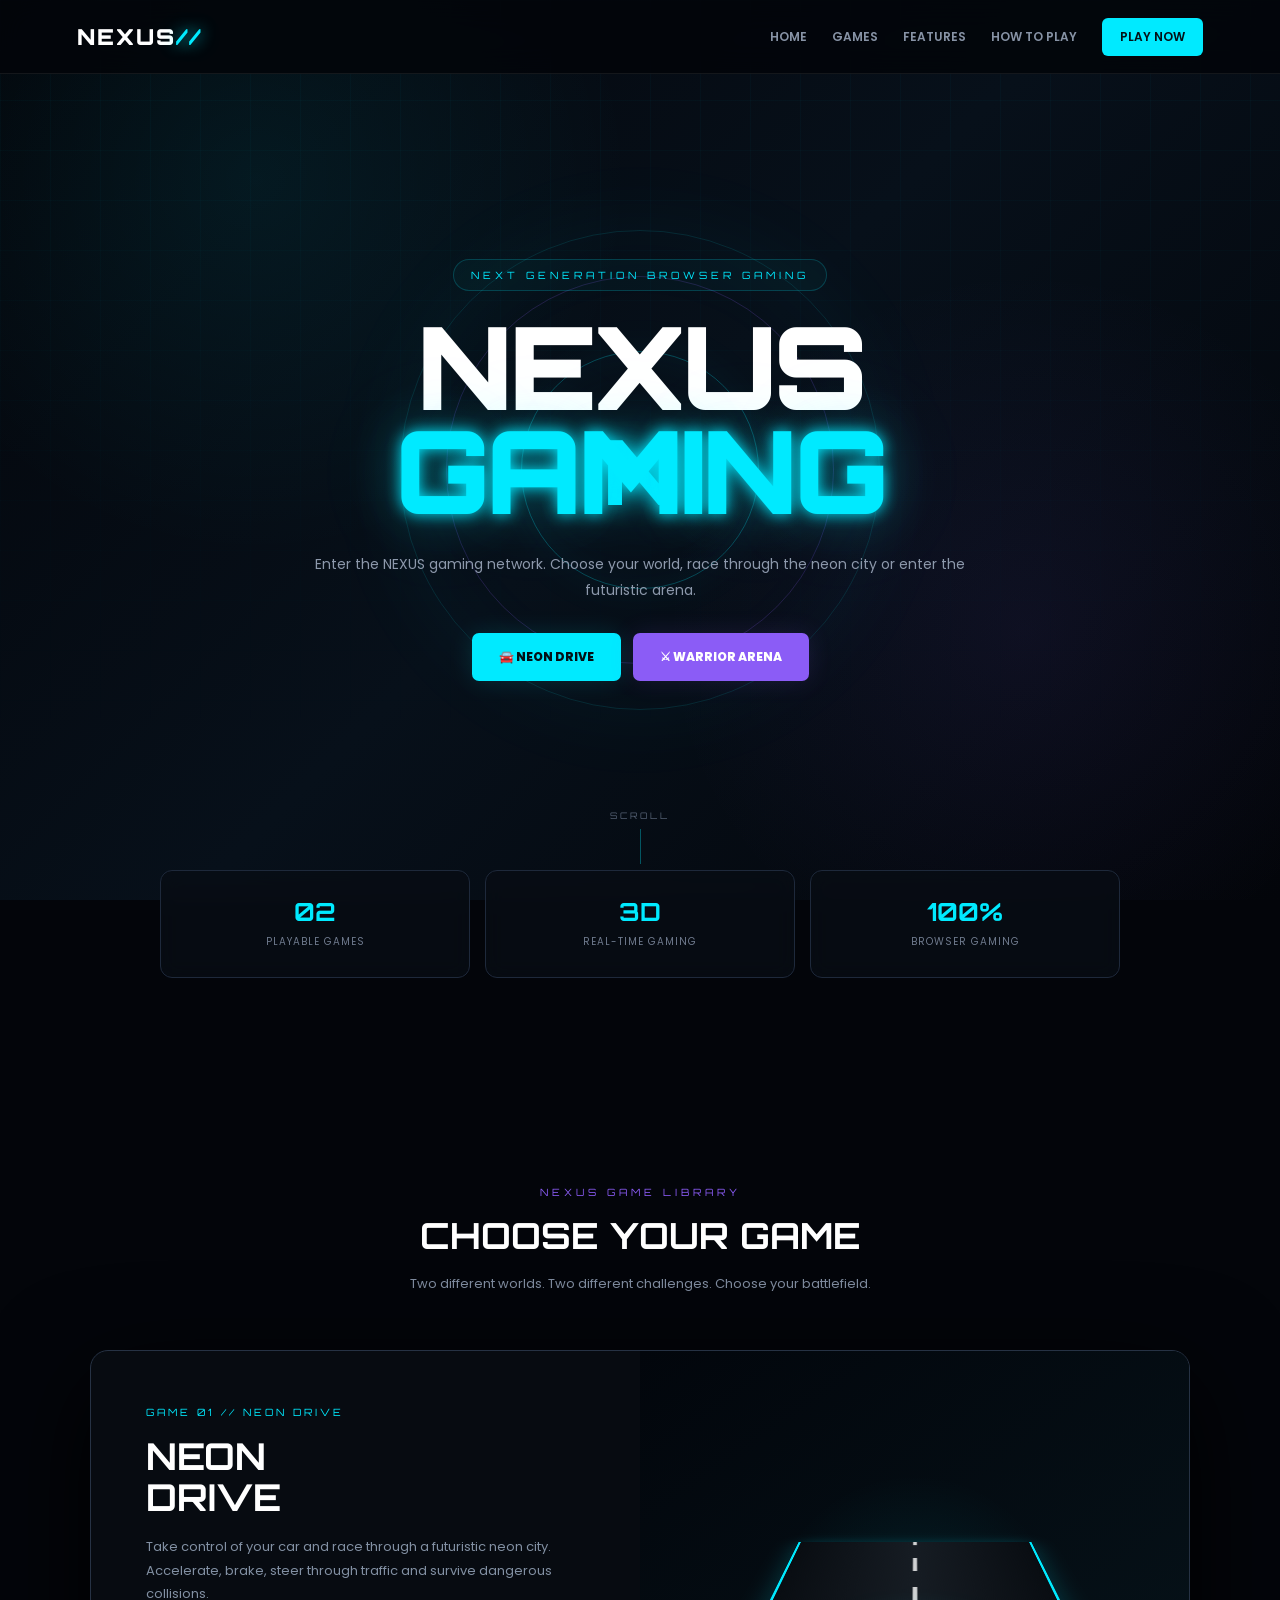
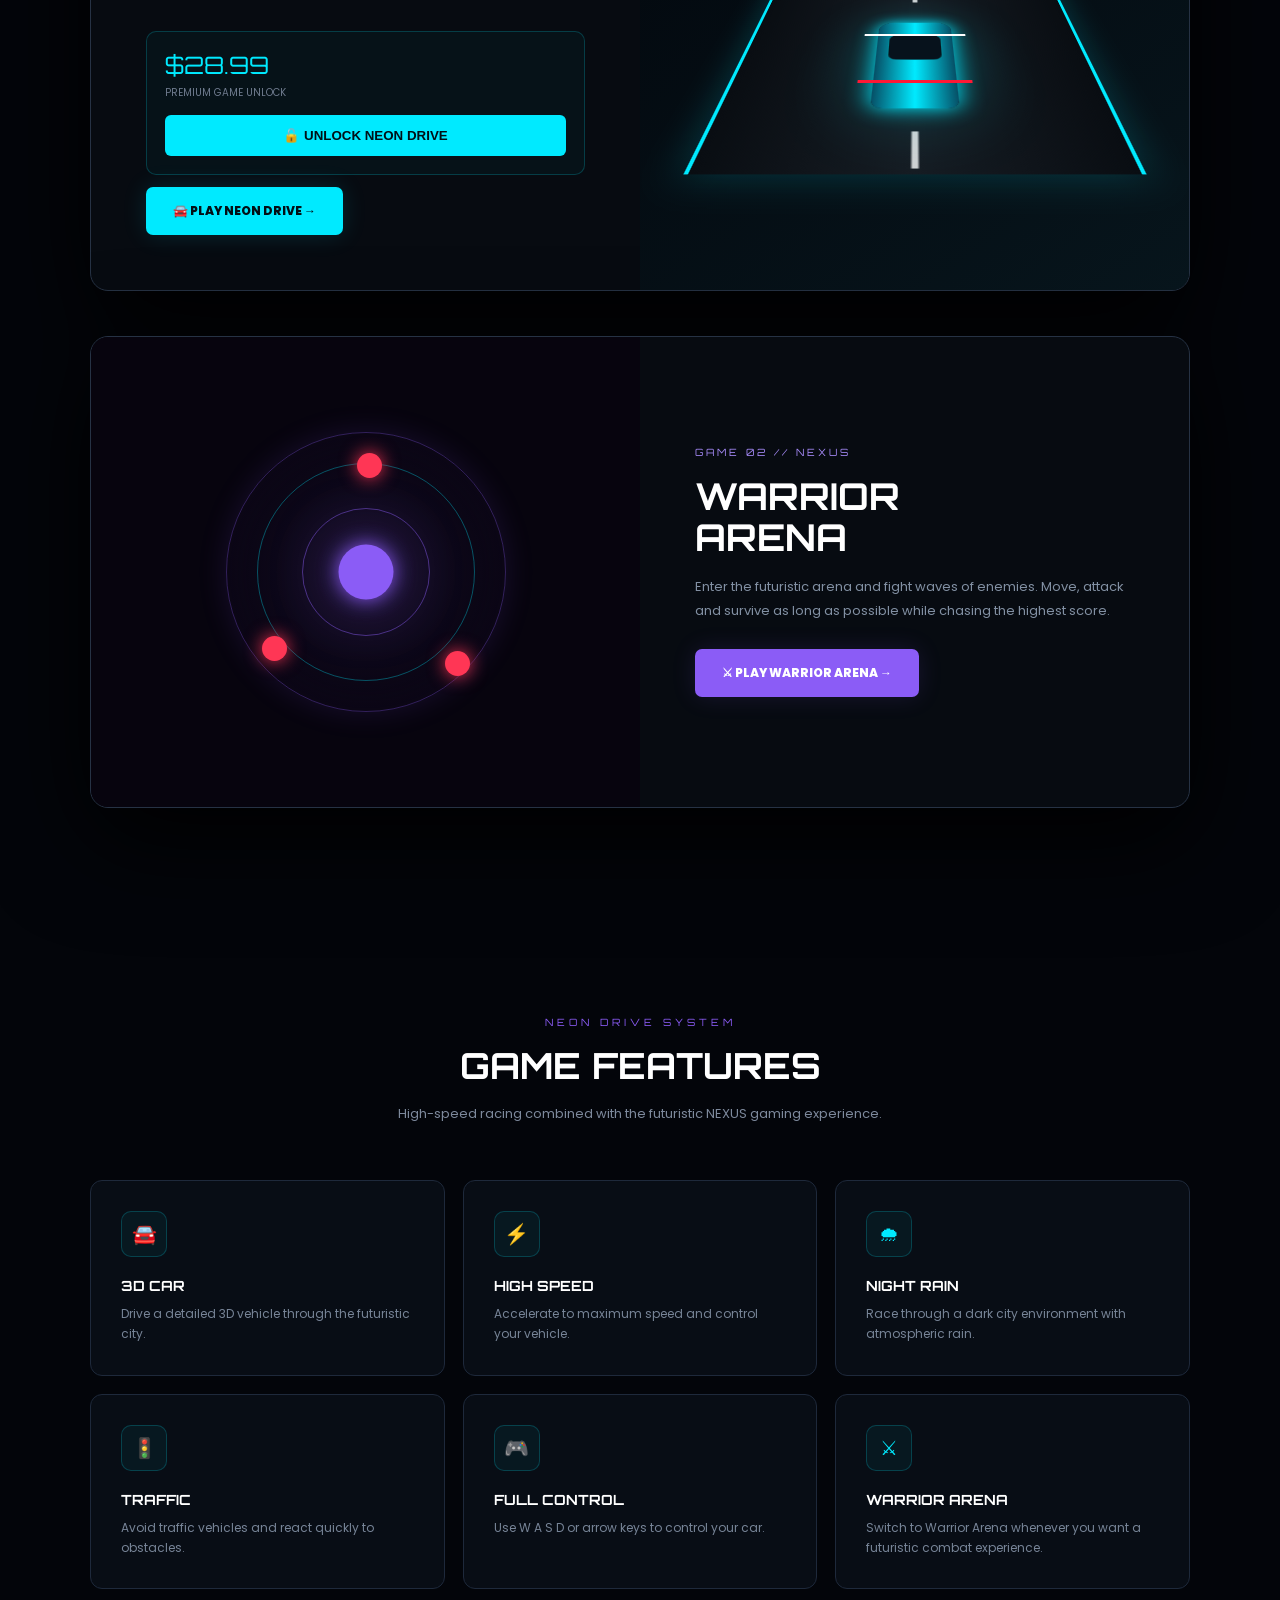
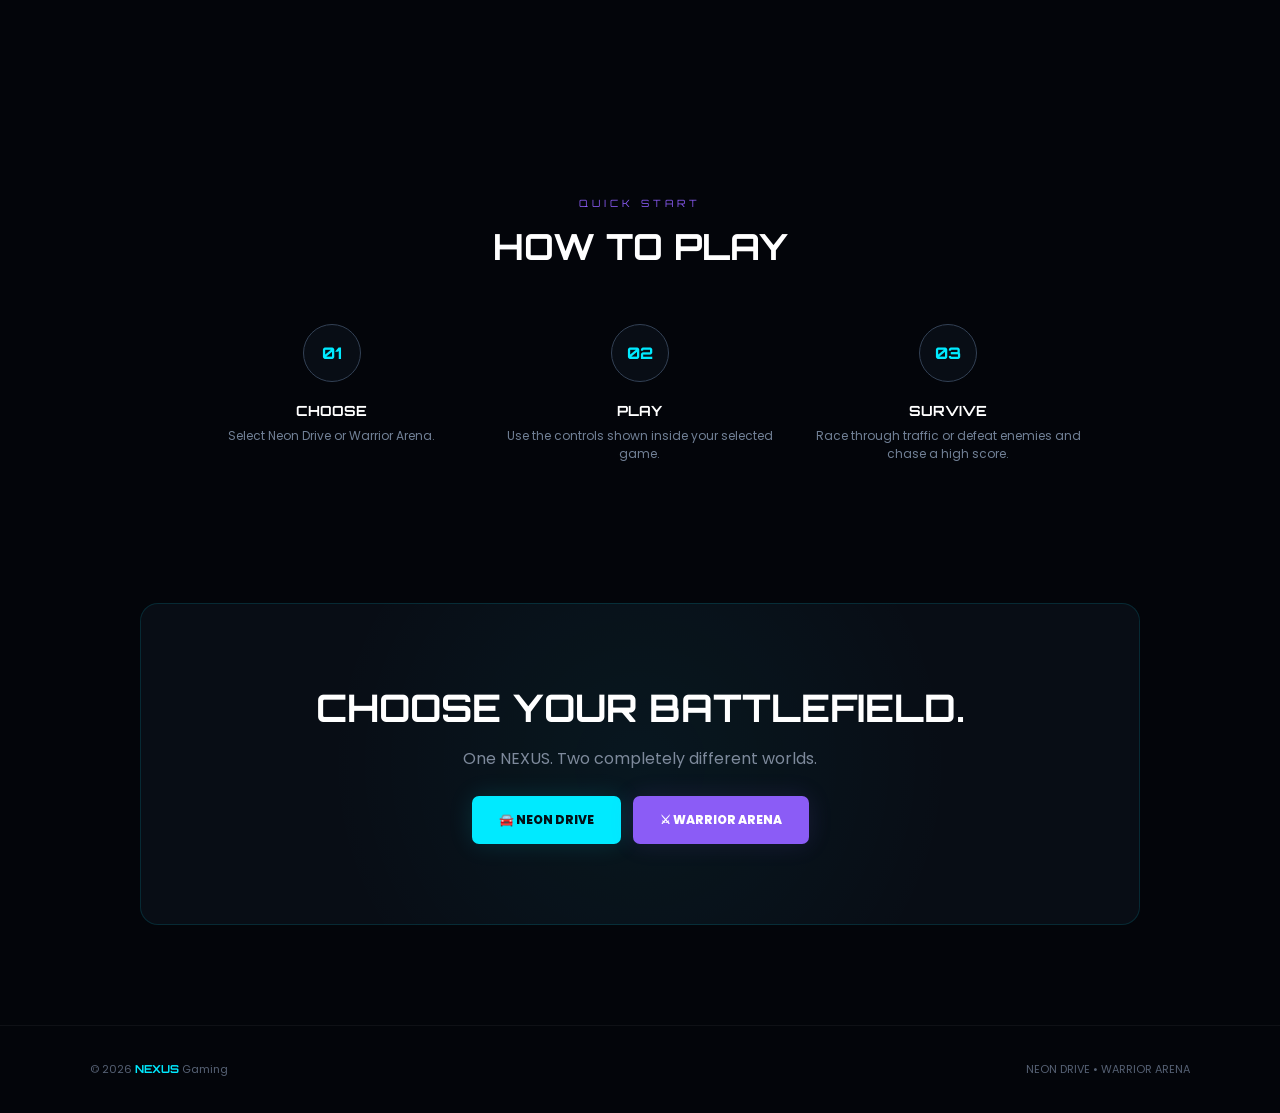
==== commit d64d292a: "Update index.html" ====
--- a/index.html
+++ b/index.html
@@ -6,7 +6,7 @@
 <meta charset="UTF-8">
 <meta name="viewport" content="width=device-width, initial-scale=1.0">
 
-<title>NEON DRIVE // 3D Street Racing</title>
+<title>NEXUS // Gaming Hub</title>
 
 <style>
 
@@ -23,15 +23,15 @@
 }
 
 body{
-    background:#020509;
+    background:#03050a;
     color:white;
     font-family:Poppins,sans-serif;
     overflow-x:hidden;
 }
 
-/* =========================================================
+/* =========================
    BACKGROUND
-========================================================= */
+========================= */
 
 body::before{
     content:"";
@@ -42,24 +42,19 @@
     background:
         radial-gradient(
             circle at 20% 20%,
-            #00eaff18,
+            #00eaff12,
             transparent 30%
         ),
         radial-gradient(
             circle at 80% 70%,
-            #0055ff15,
+            #8b5cf612,
             transparent 30%
-        ),
-        radial-gradient(
-            circle at 50% 100%,
-            #8b5cf610,
-            transparent 35%
         ),
         linear-gradient(
             135deg,
-            #020509,
-            #07131c,
-            #020509
+            #03050a,
+            #07101a,
+            #03050a
         );
 }
 
@@ -85,34 +80,15 @@
         linear-gradient(
             to bottom,
             black,
-            transparent 90%
+            transparent 85%
         );
 
     pointer-events:none;
 }
 
-/* =========================================================
-   SCANLINES
-========================================================= */
-
-.scanlines{
-    position:fixed;
-    inset:0;
-    z-index:999;
-    pointer-events:none;
-
-    background:
-        repeating-linear-gradient(
-            to bottom,
-            transparent 0px,
-            transparent 3px,
-            rgba(0,234,255,.018) 4px
-        );
-}
-
-/* =========================================================
+/* =========================
    NAVBAR
-========================================================= */
+========================= */
 
 header{
     position:fixed;
@@ -128,7 +104,7 @@
 
     padding:0 6%;
 
-    background:#020509dd;
+    background:#03050add;
 
     border-bottom:1px solid #ffffff12;
 
@@ -155,7 +131,7 @@
 nav{
     display:flex;
     align-items:center;
-    gap:28px;
+    gap:25px;
 }
 
 nav a{
@@ -180,14 +156,11 @@
     padding:10px 18px;
 
     border-radius:6px;
-
-    box-shadow:
-        0 0 20px #00eaff22;
-}
-
-/* =========================================================
+}
+
+/* =========================
    HERO
-========================================================= */
+========================= */
 
 .hero{
     min-height:100vh;
@@ -233,16 +206,13 @@
     letter-spacing:4px;
 
     margin-bottom:24px;
-
-    box-shadow:
-        0 0 25px #00eaff08;
 }
 
 .hero h1{
     font-family:Orbitron;
 
     font-size:clamp(
-        50px,
+        55px,
         10vw,
         115px
     );
@@ -264,7 +234,7 @@
 }
 
 .hero p{
-    max-width:650px;
+    max-width:680px;
 
     margin:30px auto;
 
@@ -305,7 +275,7 @@
 
     cursor:pointer;
 
-    border:none;
+    border:0;
 }
 
 .primary{
@@ -321,7 +291,7 @@
     transform:translateY(-4px);
 
     box-shadow:
-        0 0 40px #00eaff66;
+        0 0 40px #00eaff55;
 }
 
 .secondary{
@@ -340,34 +310,25 @@
     transform:translateY(-4px);
 }
 
-/* =========================================================
-   PRICE BUTTON
-========================================================= */
-
-.price-btn{
+.warrior-btn{
+    background:#8b5cf6;
+
     color:white;
 
-    background:
-        linear-gradient(
-            135deg,
-            #0c8cff,
-            #00eaff
-        );
-
     box-shadow:
-        0 0 25px #00eaff25;
-}
-
-.price-btn:hover{
-    transform:translateY(-4px) scale(1.02);
+        0 0 25px #8b5cf622;
+}
+
+.warrior-btn:hover{
+    transform:translateY(-4px);
 
     box-shadow:
-        0 0 45px #00eaff55;
-}
-
-/* =========================================================
+        0 0 40px #8b5cf655;
+}
+
+/* =========================
    FLOATING CORE
-========================================================= */
+========================= */
 
 .core{
     position:absolute;
@@ -396,14 +357,11 @@
 
     border-radius:50%;
 
-    border:1px solid #008cff33;
-
-    box-shadow:
-        0 0 60px #00eaff08;
+    border:1px solid #8b5cf633;
 }
 
 .core::after{
-    content:"ND";
+    content:"N";
 
     position:absolute;
 
@@ -421,7 +379,7 @@
 
     font-family:Orbitron;
 
-    font-size:55px;
+    font-size:90px;
 
     font-weight:900;
 
@@ -448,60 +406,9 @@
     }
 }
 
-/* =========================================================
-   ROAD DECORATION
-========================================================= */
-
-.road-lines{
-    position:absolute;
-
-    bottom:-50px;
-    left:50%;
-
-    width:600px;
-    height:250px;
-
-    transform:
-        translateX(-50%)
-        perspective(250px)
-        rotateX(55deg);
-
-    opacity:.5;
-}
-
-.road-lines::before,
-.road-lines::after{
-    content:"";
-
-    position:absolute;
-
-    top:0;
-    bottom:0;
-
-    width:2px;
-
-    background:
-        linear-gradient(
-            transparent,
-            #00eaff,
-            transparent
-        );
-
-    box-shadow:
-        0 0 15px #00eaff;
-}
-
-.road-lines::before{
-    left:25%;
-}
-
-.road-lines::after{
-    right:25%;
-}
-
-/* =========================================================
+/* =========================
    SCROLL
-========================================================= */
+========================= */
 
 .scroll{
     position:absolute;
@@ -535,12 +442,12 @@
     background:#00eaff55;
 }
 
-/* =========================================================
+/* =========================
    STATS
-========================================================= */
+========================= */
 
 .stats{
-    max-width:1100px;
+    max-width:1000px;
 
     margin:-30px auto 100px;
 
@@ -549,7 +456,7 @@
     display:grid;
 
     grid-template-columns:
-        repeat(4,1fr);
+        repeat(3,1fr);
 
     gap:15px;
 }
@@ -566,14 +473,6 @@
     border-radius:12px;
 
     backdrop-filter:blur(10px);
-
-    transition:.3s;
-}
-
-.stat:hover{
-    transform:translateY(-5px);
-
-    border-color:#00eaff44;
 }
 
 .stat strong{
@@ -594,9 +493,9 @@
     letter-spacing:1px;
 }
 
-/* =========================================================
+/* =========================
    SECTIONS
-========================================================= */
+========================= */
 
 section{
     padding:100px 7%;
@@ -609,7 +508,7 @@
 }
 
 .section-title small{
-    color:#00eaff;
+    color:#8b5cf6;
 
     font-family:Orbitron;
 
@@ -638,9 +537,9 @@
     line-height:1.7;
 }
 
-/* =========================================================
-   GAME SHOWCASE
-========================================================= */
+/* =========================
+   GAME CARDS
+========================= */
 
 .games-container{
     max-width:1100px;
@@ -649,7 +548,7 @@
 }
 
 .game-card{
-    min-height:500px;
+    min-height:470px;
 
     display:grid;
 
@@ -701,6 +600,10 @@
     margin-bottom:18px;
 }
 
+.warrior-tag{
+    color:#a78bfa;
+}
+
 .game-info h3{
     font-family:Orbitron;
 
@@ -725,14 +628,14 @@
     margin-top:27px;
 }
 
-/* =========================================================
-   CAR PREVIEW
-========================================================= */
+/* =========================
+   GAME PREVIEWS
+========================= */
 
 .game-preview{
     position:relative;
 
-    min-height:500px;
+    min-height:470px;
 
     display:grid;
 
@@ -740,6 +643,16 @@
 
     overflow:hidden;
 
+    background:
+        radial-gradient(
+            circle at center,
+            #00eaff18,
+            transparent 38%
+        ),
+        #04070c;
+}
+
+.neon-preview{
     background:
         radial-gradient(
             circle at center,
@@ -747,277 +660,386 @@
             transparent 38%
         ),
         linear-gradient(
-            180deg,
-            #02070d,
-            #07141d
+            145deg,
+            #02060c,
+            #07151c
         );
 }
 
-.city{
-    position:absolute;
-
-    inset:0;
-
-    opacity:.7;
-}
-
-.city span{
-    position:absolute;
-
-    bottom:0;
-
-    width:40px;
-
-    background:#07111b;
-
-    border:1px solid #00eaff12;
-
-    box-shadow:
-        inset 0 0 20px #00eaff05;
-}
-
-.city span:nth-child(1){
-    left:3%;
-    height:45%;
-}
-
-.city span:nth-child(2){
-    left:12%;
-    height:65%;
-}
-
-.city span:nth-child(3){
-    left:23%;
-    height:35%;
-}
-
-.city span:nth-child(4){
-    left:34%;
-    height:75%;
-}
-
-.city span:nth-child(5){
-    right:5%;
-    height:55%;
-}
-
-.city span:nth-child(6){
-    right:16%;
-    height:75%;
-}
-
-.city span:nth-child(7){
-    right:29%;
-    height:42%;
-}
-
-.city span:nth-child(8){
-    right:40%;
-    height:63%;
-}
-
-/* ROAD */
-
-.preview-road{
-    position:absolute;
-
-    bottom:-80px;
-    left:50%;
-
-    width:470px;
-    height:330px;
+.warrior-preview{
+    background:
+        radial-gradient(
+            circle at center,
+            #8b5cf622,
+            transparent 38%
+        ),
+        #07040e;
+}
+
+/* =========================
+   NEON DRIVE ROAD
+========================= */
+
+.neon-road{
+    position:relative;
+
+    width:310px;
+    height:390px;
+
+    overflow:hidden;
 
     transform:
-        translateX(-50%)
-        perspective(300px)
-        rotateX(55deg);
+        perspective(500px)
+        rotateX(58deg);
 
     background:
         linear-gradient(
             90deg,
-            transparent 48%,
-            #ffffff55 49%,
-            #ffffff55 51%,
-            transparent 52%
-        ),
-        #111820;
+            #090d12,
+            #161c23 50%,
+            #090d12
+        );
 
     border-left:
-        3px solid #00eaff55;
+        3px solid #00eaff;
 
     border-right:
-        3px solid #00eaff55;
+        3px solid #00eaff;
 
     box-shadow:
-        0 0 50px #00eaff12;
-}
-
-/* CAR */
+        0 0 30px #00eaff33;
+}
+
+.neon-road::before{
+    content:"";
+
+    position:absolute;
+
+    left:50%;
+
+    top:-100px;
+
+    width:5px;
+
+    height:600px;
+
+    transform:translateX(-50%);
+
+    background:
+        repeating-linear-gradient(
+            to bottom,
+            white 0 35px,
+            transparent 35px 75px
+        );
+
+    opacity:.8;
+
+    animation:
+        roadMove .5s linear infinite;
+}
+
+@keyframes roadMove{
+    to{
+        transform:
+            translateX(-50%)
+            translateY(75px);
+    }
+}
 
 .preview-car{
     position:absolute;
 
-    bottom:70px;
     left:50%;
 
-    width:130px;
-    height:230px;
+    bottom:65px;
+
+    width:70px;
+
+    height:125px;
 
     transform:
         translateX(-50%);
 
-    filter:
-        drop-shadow(
-            0 0 20px #00eaff55
-        );
-
-    animation:
-        carFloat 2s ease-in-out infinite;
-}
-
-.car-body{
-    position:absolute;
-
-    left:10px;
-    right:10px;
-
-    top:45px;
-    bottom:15px;
-
-    border-radius:
-        25px
-        25px
-        18px
-        18px;
+    border-radius:15px 15px 9px 9px;
 
     background:
         linear-gradient(
             90deg,
-            #0758c7,
-            #00aaff,
-            #0758c7
+            #064f66,
+            #00eaff,
+            #064f66
         );
 
-    border:1px solid #61eaff88;
-
     box-shadow:
-        inset 0 0 25px #ffffff15,
-        0 0 20px #00eaff55;
-}
-
-.car-window{
+        0 0 20px #00eaff,
+        0 0 70px #00eaff55;
+
+    z-index:3;
+}
+
+.preview-car::before{
+    content:"";
+
     position:absolute;
 
-    left:30px;
-    right:30px;
-
-    top:60px;
-
-    height:70px;
-
-    border-radius:18px 18px 8px 8px;
-
-    background:
-        linear-gradient(
-            135deg,
-            #10283c,
-            #02070c
-        );
-
-    border:1px solid #8beeff44;
-}
-
-.car-window::after{
+    left:10px;
+    right:10px;
+
+    top:22px;
+
+    height:38px;
+
+    border-radius:8px;
+
+    background:#07121c;
+
+    border:1px solid #00eaff88;
+}
+
+.preview-car::after{
     content:"";
 
     position:absolute;
 
+    left:-13px;
+
+    top:20px;
+
+    width:96px;
+
+    height:4px;
+
+    background:#ffffff;
+
+    box-shadow:
+        0 70px 0 #ff1835;
+}
+
+/* traffic */
+
+.traffic{
+    position:absolute;
+
+    width:45px;
+    height:82px;
+
+    border-radius:8px;
+
+    background:#e51f3d;
+
+    box-shadow:
+        0 0 18px #e51f3d88;
+
+    animation:
+        trafficMove 2.5s linear infinite;
+}
+
+.traffic.a{
+    left:50px;
+    top:-100px;
+}
+
+.traffic.b{
+    right:45px;
+    top:-250px;
+
+    background:#ffd52d;
+
+    animation-delay:1.1s;
+}
+
+@keyframes trafficMove{
+    to{
+        transform:
+            translateY(520px);
+    }
+}
+
+/* =========================
+   WARRIOR ARENA
+========================= */
+
+.arena{
+    position:relative;
+
+    width:280px;
+    height:280px;
+
+    border-radius:50%;
+
+    border:1px solid #8b5cf655;
+
+    box-shadow:
+        0 0 30px #8b5cf622,
+        inset 0 0 60px #8b5cf612;
+
+    animation:
+        rotateArena 18s linear infinite;
+}
+
+.arena::before,
+.arena::after{
+    content:"";
+
+    position:absolute;
+
+    inset:30px;
+
+    border-radius:50%;
+
+    border:1px solid #00eaff55;
+}
+
+.arena::after{
+    inset:75px;
+
+    border-color:#8b5cf677;
+}
+
+.warrior{
+    position:absolute;
+
+    top:50%;
     left:50%;
 
-    top:0;
-    bottom:0;
-
-    width:1px;
-
-    background:#00eaff55;
-}
-
-.car-light{
+    width:55px;
+    height:55px;
+
+    transform:
+        translate(-50%,-50%);
+
+    border-radius:50%;
+
+    background:#8b5cf6;
+
+    box-shadow:
+        0 0 20px #8b5cf6,
+        0 0 70px #8b5cf666;
+}
+
+.enemy{
     position:absolute;
 
-    width:27px;
-    height:8px;
-
-    top:35px;
+    width:25px;
+    height:25px;
+
+    border-radius:50%;
+
+    background:#ff3655;
+
+    box-shadow:
+        0 0 18px #ff3655;
+
+    animation:
+        enemyFloat 2s ease-in-out infinite;
+}
+
+.enemy.one{
+    top:20px;
+    left:130px;
+}
+
+.enemy.two{
+    bottom:50px;
+    left:35px;
+
+    animation-delay:.5s;
+}
+
+.enemy.three{
+    bottom:35px;
+    right:35px;
+
+    animation-delay:1s;
+}
+
+@keyframes rotateArena{
+
+    to{
+        transform:rotate(360deg);
+    }
+}
+
+@keyframes enemyFloat{
+
+    0%,100%{
+        transform:translateY(0);
+    }
+
+    50%{
+        transform:translateY(-12px);
+    }
+}
+
+/* =========================
+   NEON DRIVE PURCHASE PANEL
+========================= */
+
+.purchase-box{
+
+    margin-top:25px;
+
+    padding:18px;
 
     border-radius:10px;
 
-    background:white;
+    background:#00eaff08;
+
+    border:1px solid #00eaff33;
+}
+
+.price{
+
+    font-family:Orbitron;
+
+    color:#00eaff;
+
+    font-size:24px;
+
+    margin-bottom:5px;
+}
+
+.price-note{
+
+    color:#6f7b8e;
+
+    font-size:10px;
+
+    margin-bottom:14px;
+}
+
+.purchase-btn{
+
+    width:100%;
+
+    padding:13px;
+
+    border:0;
+
+    border-radius:6px;
+
+    background:#00eaff;
+
+    color:#001017;
+
+    font-weight:900;
+
+    cursor:pointer;
+
+    transition:.25s;
+}
+
+.purchase-btn:hover{
+
+    transform:translateY(-2px);
 
     box-shadow:
-        0 0 15px white,
-        0 0 35px #00eaff;
-}
-
-.car-light.left{
-    left:18px;
-}
-
-.car-light.right{
-    right:18px;
-}
-
-.car-wheel{
-    position:absolute;
-
-    width:20px;
-    height:58px;
-
-    background:#020202;
-
-    border-radius:8px;
-
-    border:1px solid #27313a;
-}
-
-.car-wheel.left{
-    left:0;
-    top:70px;
-}
-
-.car-wheel.right{
-    right:0;
-    top:70px;
-}
-
-.car-wheel.left2{
-    left:0;
-    bottom:40px;
-}
-
-.car-wheel.right2{
-    right:0;
-    bottom:40px;
-}
-
-@keyframes carFloat{
-
-    0%,100%{
-        transform:
-            translateX(-50%)
-            translateY(0);
-    }
-
-    50%{
-        transform:
-            translateX(-50%)
-            translateY(-8px);
-    }
-}
-
-/* =========================================================
+        0 0 25px #00eaff55;
+}
+
+/* =========================
    FEATURES
-========================================================= */
+========================= */
 
 .features{
     max-width:1100px;
@@ -1090,19 +1112,19 @@
     line-height:1.7;
 }
 
-/* =========================================================
+/* =========================
    HOW TO PLAY
-========================================================= */
+========================= */
 
 .how{
-    max-width:1000px;
+    max-width:900px;
 
     margin:auto;
 
     display:grid;
 
     grid-template-columns:
-        repeat(4,1fr);
+        repeat(3,1fr);
 
     gap:25px;
 }
@@ -1132,15 +1154,6 @@
     font-family:Orbitron;
 
     font-weight:800;
-
-    transition:.3s;
-}
-
-.step:hover .number{
-    border-color:#00eaff;
-
-    box-shadow:
-        0 0 25px #00eaff22;
 }
 
 .step h3{
@@ -1157,91 +1170,9 @@
     margin-top:8px;
 }
 
-/* =========================================================
-   PURCHASE
-========================================================= */
-
-.purchase{
-    max-width:1000px;
-
-    margin:40px auto 100px;
-
-    padding:70px 30px;
-
-    text-align:center;
-
-    border-radius:20px;
-
-    border:1px solid #00eaff33;
-
-    background:
-        radial-gradient(
-            circle at center,
-            #00eaff12,
-            transparent 60%
-        ),
-        #080d15;
-
-    box-shadow:
-        0 30px 100px #000;
-}
-
-.purchase-label{
-    color:#00eaff;
-
-    font-family:Orbitron;
-
-    font-size:10px;
-
-    letter-spacing:4px;
-}
-
-.purchase h2{
-    margin-top:12px;
-
-    font-family:Orbitron;
-
-    font-size:40px;
-}
-
-.price{
-    margin:20px 0;
-
-    font-family:Orbitron;
-
-    font-size:54px;
-
-    font-weight:900;
-
-    color:#00eaff;
-
-    text-shadow:
-        0 0 25px #00eaff55;
-}
-
-.purchase p{
-    max-width:600px;
-
-    margin:0 auto 25px;
-
-    color:#7e8a9c;
-
-    line-height:1.8;
-
-    font-size:13px;
-}
-
-.purchase-note{
-    margin-top:15px;
-
-    color:#566174;
-
-    font-size:10px;
-}
-
-/* =========================================================
+/* =========================
    CTA
-========================================================= */
+========================= */
 
 .cta{
     max-width:1000px;
@@ -1277,9 +1208,9 @@
     margin:15px auto 25px;
 }
 
-/* =========================================================
+/* =========================
    FOOTER
-========================================================= */
+========================= */
 
 footer{
     display:flex;
@@ -1303,23 +1234,9 @@
     font-family:Orbitron;
 }
 
-/* =========================================================
-   RESPONSIVE
-========================================================= */
-
-@media(max-width:900px){
-
-    .stats{
-        grid-template-columns:
-            repeat(2,1fr);
-    }
-
-    .how{
-        grid-template-columns:
-            repeat(2,1fr);
-    }
-
-}
+/* =========================
+   MOBILE
+========================= */
 
 @media(max-width:800px){
 
@@ -1342,7 +1259,7 @@
 
     .core::after{
         inset:90px;
-        font-size:42px;
+        font-size:65px;
     }
 
     .stats{
@@ -1356,7 +1273,7 @@
     }
 
     .game-preview{
-        min-height:390px;
+        min-height:350px;
 
         order:-1;
     }
@@ -1375,14 +1292,6 @@
         gap:45px;
     }
 
-    .purchase h2{
-        font-size:28px;
-    }
-
-    .price{
-        font-size:45px;
-    }
-
     .cta h2{
         font-size:27px;
     }
@@ -1401,22 +1310,18 @@
 
 </head>
 
-
 <body>
 
 <div class="grid"></div>
 
-<div class="scanlines"></div>
-
-
-<!-- ======================================================
+<!-- =========================
      NAVIGATION
-====================================================== -->
+========================= -->
 
 <header>
 
     <div class="logo">
-        NEON<span>//</span>
+        NEXUS<span>//</span>
     </div>
 
     <nav>
@@ -1425,8 +1330,8 @@
             HOME
         </a>
 
-        <a href="#game">
-            GAME
+        <a href="#games">
+            GAMES
         </a>
 
         <a href="#features">
@@ -1439,9 +1344,9 @@
 
         <a
             class="nav-play"
-            href="#purchase"
+            href="#games"
         >
-            UNLOCK
+            PLAY NOW
         </a>
 
     </nav>
@@ -1449,9 +1354,9 @@
 </header>
 
 
-<!-- ======================================================
+<!-- =========================
      HERO
-====================================================== -->
+========================= -->
 
 <section
     class="hero"
@@ -1460,41 +1365,42 @@
 
     <div class="core"></div>
 
-    <div class="road-lines"></div>
-
     <div class="hero-content">
 
         <div class="badge">
-            NEXT GENERATION 3D STREET RACING
+            NEXT GENERATION BROWSER GAMING
         </div>
 
         <h1>
-            NEON
+            NEXUS
             <br>
-            <span>DRIVE</span>
+            <span>GAMING</span>
         </h1>
 
         <p>
-            Enter a futuristic city at night.
-            Push your car to maximum speed,
-            dodge traffic, survive collisions
-            and chase the highest distance score.
+            Enter the NEXUS gaming network.
+            Choose your world, race through the
+            neon city or enter the futuristic arena.
         </p>
 
         <div class="buttons">
+
+            <!-- NEON DRIVE -->
+
+            <a
+                href="game2/index.html"
+                class="btn primary"
+            >
+                🚘 NEON DRIVE
+            </a>
+
+            <!-- WARRIOR ARENA -->
 
             <a
                 href="game/index.html"
-                class="btn primary"
+                class="btn warrior-btn"
             >
-                ⚡ PLAY NEON DRIVE
-            </a>
-
-            <a
-                href="#purchase"
-                class="btn secondary"
-            >
-                $28.99 UNLOCK
+                ⚔ WARRIOR ARENA
             </a>
 
         </div>
@@ -1508,91 +1414,83 @@
 </section>
 
 
-<!-- ======================================================
+<!-- =========================
      STATS
-====================================================== -->
+========================= -->
 
 <div class="stats">
 
     <div class="stat">
 
+        <strong>02</strong>
+
+        <span>
+            PLAYABLE GAMES
+        </span>
+
+    </div>
+
+    <div class="stat">
+
         <strong>3D</strong>
 
         <span>
-            REAL-TIME GRAPHICS
+            REAL-TIME GAMING
         </span>
 
     </div>
 
     <div class="stat">
 
-        <strong>65</strong>
+        <strong>100%</strong>
 
         <span>
-            MAX SPEED
+            BROWSER GAMING
         </span>
 
     </div>
 
-    <div class="stat">
-
-        <strong>12+</strong>
-
-        <span>
-            TRAFFIC CARS
-        </span>
+</div>
+
+
+<!-- =========================
+     GAMES
+========================= -->
+
+<section id="games">
+
+    <div class="section-title">
+
+        <small>
+            NEXUS GAME LIBRARY
+        </small>
+
+        <h2>
+            CHOOSE YOUR GAME
+        </h2>
+
+        <p>
+            Two different worlds.
+            Two different challenges.
+            Choose your battlefield.
+        </p>
 
     </div>
 
-    <div class="stat">
-
-        <strong>∞</strong>
-
-        <span>
-            ENDLESS ROAD
-        </span>
-
-    </div>
-
-</div>
-
-
-<!-- ======================================================
-     GAME
-====================================================== -->
-
-<section id="game">
-
-    <div class="section-title">
-
-        <small>
-            NEON DRIVE // GAME SYSTEM
-        </small>
-
-        <h2>
-            ENTER THE CITY
-        </h2>
-
-        <p>
-            A fast-paced browser racing experience
-            featuring a futuristic city, traffic,
-            rain, lighting, collisions and dynamic
-            driving controls.
-        </p>
-
-    </div>
-
 
     <div class="games-container">
 
 
+        <!-- =====================
+             NEON DRIVE
+        ====================== -->
+
         <div class="game-card">
 
-
             <div class="game-info">
 
                 <div class="game-tag">
-                    GAME 01 // STREET RACING
+                    GAME 01 // NEON DRIVE
                 </div>
 
                 <h3>
@@ -1602,70 +1500,122 @@
                 </h3>
 
                 <p>
-                    Take control of a powerful sports car
-                    and race through a dark futuristic city.
-                    Accelerate, brake and steer through
-                    traffic while building your distance.
+                    Take control of your car and
+                    race through a futuristic
+                    neon city. Accelerate, brake,
+                    steer through traffic and
+                    survive dangerous collisions.
                 </p>
 
-                <p style="margin-top:15px;">
-                    Dynamic headlights, engine audio,
-                    rain effects, traffic vehicles,
-                    collision damage and a live speedometer
-                    make every drive different.
+                <div class="purchase-box">
+
+                    <div class="price">
+                        $28.99
+                    </div>
+
+                    <div class="price-note">
+                        PREMIUM GAME UNLOCK
+                    </div>
+
+                    <!--
+                        Demo purchase button.
+                        Connect this button to your
+                        own payment provider/server
+                        before accepting real payments.
+                    -->
+
+                    <button
+                        class="purchase-btn"
+                        onclick="showPurchaseMessage()"
+                    >
+                        🔓 UNLOCK NEON DRIVE
+                    </button>
+
+                </div>
+
+                <a
+                    href="game2/index.html"
+                    class="btn primary"
+                    style="margin-top:12px;"
+                >
+                    🚘 PLAY NEON DRIVE →
+                </a>
+
+            </div>
+
+
+            <div class="game-preview neon-preview">
+
+                <div class="neon-road">
+
+                    <div class="traffic a"></div>
+
+                    <div class="traffic b"></div>
+
+                    <div class="preview-car"></div>
+
+                </div>
+
+            </div>
+
+        </div>
+
+
+        <div style="height:45px;"></div>
+
+
+        <!-- =====================
+             WARRIOR ARENA
+        ====================== -->
+
+        <div class="game-card">
+
+            <div class="game-preview warrior-preview">
+
+                <div class="arena">
+
+                    <div class="warrior"></div>
+
+                    <div class="enemy one"></div>
+
+                    <div class="enemy two"></div>
+
+                    <div class="enemy three"></div>
+
+                </div>
+
+            </div>
+
+
+            <div class="game-info">
+
+                <div class="game-tag warrior-tag">
+                    GAME 02 // NEXUS
+                </div>
+
+                <h3>
+                    WARRIOR
+                    <br>
+                    ARENA
+                </h3>
+
+                <p>
+                    Enter the futuristic arena
+                    and fight waves of enemies.
+                    Move, attack and survive as
+                    long as possible while chasing
+                    the highest score.
                 </p>
 
                 <a
                     href="game/index.html"
-                    class="btn primary"
+                    class="btn warrior-btn"
                 >
-                    ⚡ START DRIVING →
+                    ⚔ PLAY WARRIOR ARENA →
                 </a>
 
             </div>
 
-
-            <!-- CAR PREVIEW -->
-
-            <div class="game-preview">
-
-                <div class="city">
-
-                    <span></span>
-                    <span></span>
-                    <span></span>
-                    <span></span>
-                    <span></span>
-                    <span></span>
-                    <span></span>
-                    <span></span>
-
-                </div>
-
-
-                <div class="preview-road"></div>
-
-
-                <div class="preview-car">
-
-                    <div class="car-body"></div>
-
-                    <div class="car-window"></div>
-
-                    <div class="car-light left"></div>
-
-                    <div class="car-light right"></div>
-
-                    <div class="car-wheel left"></div>
-                    <div class="car-wheel right"></div>
-
-                    <div class="car-wheel left2"></div>
-                    <div class="car-wheel right2"></div>
-
-                </div>
-
-            </div>
-
         </div>
 
     </div>
@@ -1673,9 +1623,9 @@
 </section>
 
 
-<!-- ======================================================
+<!-- =========================
      FEATURES
-====================================================== -->
+========================= -->
 
 <section id="features">
 
@@ -1690,8 +1640,8 @@
         </h2>
 
         <p>
-            Everything included in the NEON DRIVE
-            street-racing experience.
+            High-speed racing combined with
+            the futuristic NEXUS gaming experience.
         </p>
 
     </div>
@@ -1703,17 +1653,16 @@
         <div class="feature">
 
             <div class="icon">
-                🚗
+                🚘
             </div>
 
             <h3>
-                3D SPORTS CAR
+                3D CAR
             </h3>
 
             <p>
-                Drive a detailed futuristic sports car
-                with body panels, cabin, roof,
-                wheels, headlights and tail lights.
+                Drive a detailed 3D vehicle
+                through the futuristic city.
             </p>
 
         </div>
@@ -1722,17 +1671,16 @@
         <div class="feature">
 
             <div class="icon">
-                🌃
+                ⚡
             </div>
 
             <h3>
-                FUTURISTIC CITY
+                HIGH SPEED
             </h3>
 
             <p>
-                Race through a large nighttime city
-                surrounded by buildings, streets,
-                sidewalks and trees.
+                Accelerate to maximum speed
+                and control your vehicle.
             </p>
 
         </div>
@@ -1745,13 +1693,12 @@
             </div>
 
             <h3>
-                DYNAMIC RAIN
+                NIGHT RAIN
             </h3>
 
             <p>
-                Atmospheric rain particles fall around
-                the car while you race through the
-                dark city.
+                Race through a dark city
+                environment with atmospheric rain.
             </p>
 
         </div>
@@ -1764,12 +1711,12 @@
             </div>
 
             <h3>
-                TRAFFIC SYSTEM
+                TRAFFIC
             </h3>
 
             <p>
-                Avoid multiple AI traffic cars traveling
-                through different lanes of the road.
+                Avoid traffic vehicles and
+                react quickly to obstacles.
             </p>
 
         </div>
@@ -1778,17 +1725,16 @@
         <div class="feature">
 
             <div class="icon">
-                💥
+                🎮
             </div>
 
             <h3>
-                COLLISION DAMAGE
+                FULL CONTROL
             </h3>
 
             <p>
-                Hitting traffic damages your vehicle
-                and reduces your health. Drive carefully
-                to keep your car alive.
+                Use W A S D or arrow keys
+                to control your car.
             </p>
 
         </div>
@@ -1797,85 +1743,28 @@
         <div class="feature">
 
             <div class="icon">
-                ⚡
+                ⚔
             </div>
 
             <h3>
-                LIVE SPEED SYSTEM
+                WARRIOR ARENA
             </h3>
 
             <p>
-                Watch your speed, gear and driving
-                distance update in real time as you
-                accelerate through the city.
+                Switch to Warrior Arena whenever
+                you want a futuristic combat experience.
             </p>
 
         </div>
 
-
-        <div class="feature">
-
-            <div class="icon">
-                🔊
-            </div>
-
-            <h3>
-                ENGINE AUDIO
-            </h3>
-
-            <p>
-                The game dynamically changes engine
-                audio as your car accelerates and
-                reaches higher speeds.
-            </p>
-
-        </div>
-
-
-        <div class="feature">
-
-            <div class="icon">
-                💡
-            </div>
-
-            <h3>
-                NIGHT HEADLIGHTS
-            </h3>
-
-            <p>
-                Powerful headlights illuminate the
-                road ahead while you drive through
-                the dark environment.
-            </p>
-
-        </div>
-
-
-        <div class="feature">
-
-            <div class="icon">
-                🏁
-            </div>
-
-            <h3>
-                DISTANCE SCORE
-            </h3>
-
-            <p>
-                Keep driving and increase your distance.
-                Try to beat your previous record.
-            </p>
-
-        </div>
-
     </div>
 
 </section>
 
 
-<!-- ======================================================
+<!-- =========================
      HOW TO PLAY
-====================================================== -->
+========================= -->
 
 <section id="how">
 
@@ -1886,12 +1775,8 @@
         </small>
 
         <h2>
-            HOW TO DRIVE
+            HOW TO PLAY
         </h2>
-
-        <p>
-            Master the controls and survive the traffic.
-        </p>
 
     </div>
 
@@ -1906,11 +1791,11 @@
             </div>
 
             <h3>
-                ACCELERATE
+                CHOOSE
             </h3>
 
             <p>
-                Press W or ↑ to increase your speed.
+                Select Neon Drive or Warrior Arena.
             </p>
 
         </div>
@@ -1923,11 +1808,12 @@
             </div>
 
             <h3>
-                STEER
+                PLAY
             </h3>
 
             <p>
-                Use A/D or ←/→ to move between lanes.
+                Use the controls shown inside
+                your selected game.
             </p>
 
         </div>
@@ -1940,28 +1826,12 @@
             </div>
 
             <h3>
-                BRAKE
-            </h3>
-
-            <p>
-                Press S or ↓ to brake or reverse.
-            </p>
-
-        </div>
-
-
-        <div class="step">
-
-            <div class="number">
-                04
-            </div>
-
-            <h3>
                 SURVIVE
             </h3>
 
             <p>
-                Avoid traffic and push your distance higher.
+                Race through traffic or
+                defeat enemies and chase a high score.
             </p>
 
         </div>
@@ -1971,92 +1841,44 @@
 </section>
 
 
-<!-- ======================================================
-     PURCHASE
-====================================================== -->
-
-<section id="purchase">
-
-    <div class="purchase">
-
-        <div class="purchase-label">
-            NEON DRIVE // FULL ACCESS
-        </div>
-
-        <h2>
-            UNLOCK NEON DRIVE
-        </h2>
-
-        <div class="price">
-            $28.99
-        </div>
-
-        <p>
-            Unlock access to the NEON DRIVE experience
-            and enter the futuristic streets. This button
-            is currently a demo purchase interface and does
-            not process a real payment.
-        </p>
-
-        <div class="buttons">
-
-            <a
-                href="game/index.html"
-                class="btn price-btn"
-            >
-                ⚡ UNLOCK FOR $28.99
-            </a>
-
-        </div>
-
-        <div class="purchase-note">
-            DEMO CHECKOUT • NO REAL PAYMENT IS PROCESSED
-        </div>
-
-    </div>
-
-</section>
-
-
-<!-- ======================================================
+<!-- =========================
      FINAL CTA
-====================================================== -->
+========================= -->
 
 <div class="cta">
 
     <h2>
-        START YOUR ENGINE.
+        CHOOSE YOUR BATTLEFIELD.
     </h2>
 
     <p>
-        The city is waiting. How far can you drive?
+        One NEXUS. Two completely different worlds.
     </p>
 
-
     <div class="buttons">
+
+        <a
+            href="game2/index.html"
+            class="btn primary"
+        >
+            🚘 NEON DRIVE
+        </a>
 
         <a
             href="game/index.html"
-            class="btn primary"
+            class="btn warrior-btn"
         >
-            ⚡ PLAY NEON DRIVE
+            ⚔ WARRIOR ARENA
         </a>
 
-        <a
-            href="#features"
-            class="btn secondary"
-        >
-            VIEW FEATURES
-        </a>
-
     </div>
 
 </div>
 
 
-<!-- ======================================================
+<!-- =========================
      FOOTER
-====================================================== -->
+========================= -->
 
 <footer>
 
@@ -2065,20 +1887,40 @@
         © 2026
 
         <strong>
-            NEON DRIVE
+            NEXUS
         </strong>
 
-        Racing
+        Gaming
 
     </div>
 
     <div>
-        3D STREET RACING • NIGHT CITY • TRAFFIC • RAIN
+        NEON DRIVE • WARRIOR ARENA
     </div>
 
 </footer>
 
 
+<script>
+
+/* =========================
+   DEMO PURCHASE MESSAGE
+========================= */
+
+function showPurchaseMessage(){
+
+    alert(
+        "NEON DRIVE PREMIUM\n\n" +
+        "Price: $28.99\n\n" +
+        "This is a purchase demo. " +
+        "Connect the button to your own secure payment system " +
+        "before accepting real payments."
+    );
+
+}
+
+</script>
+
 </body>
 
 </html>
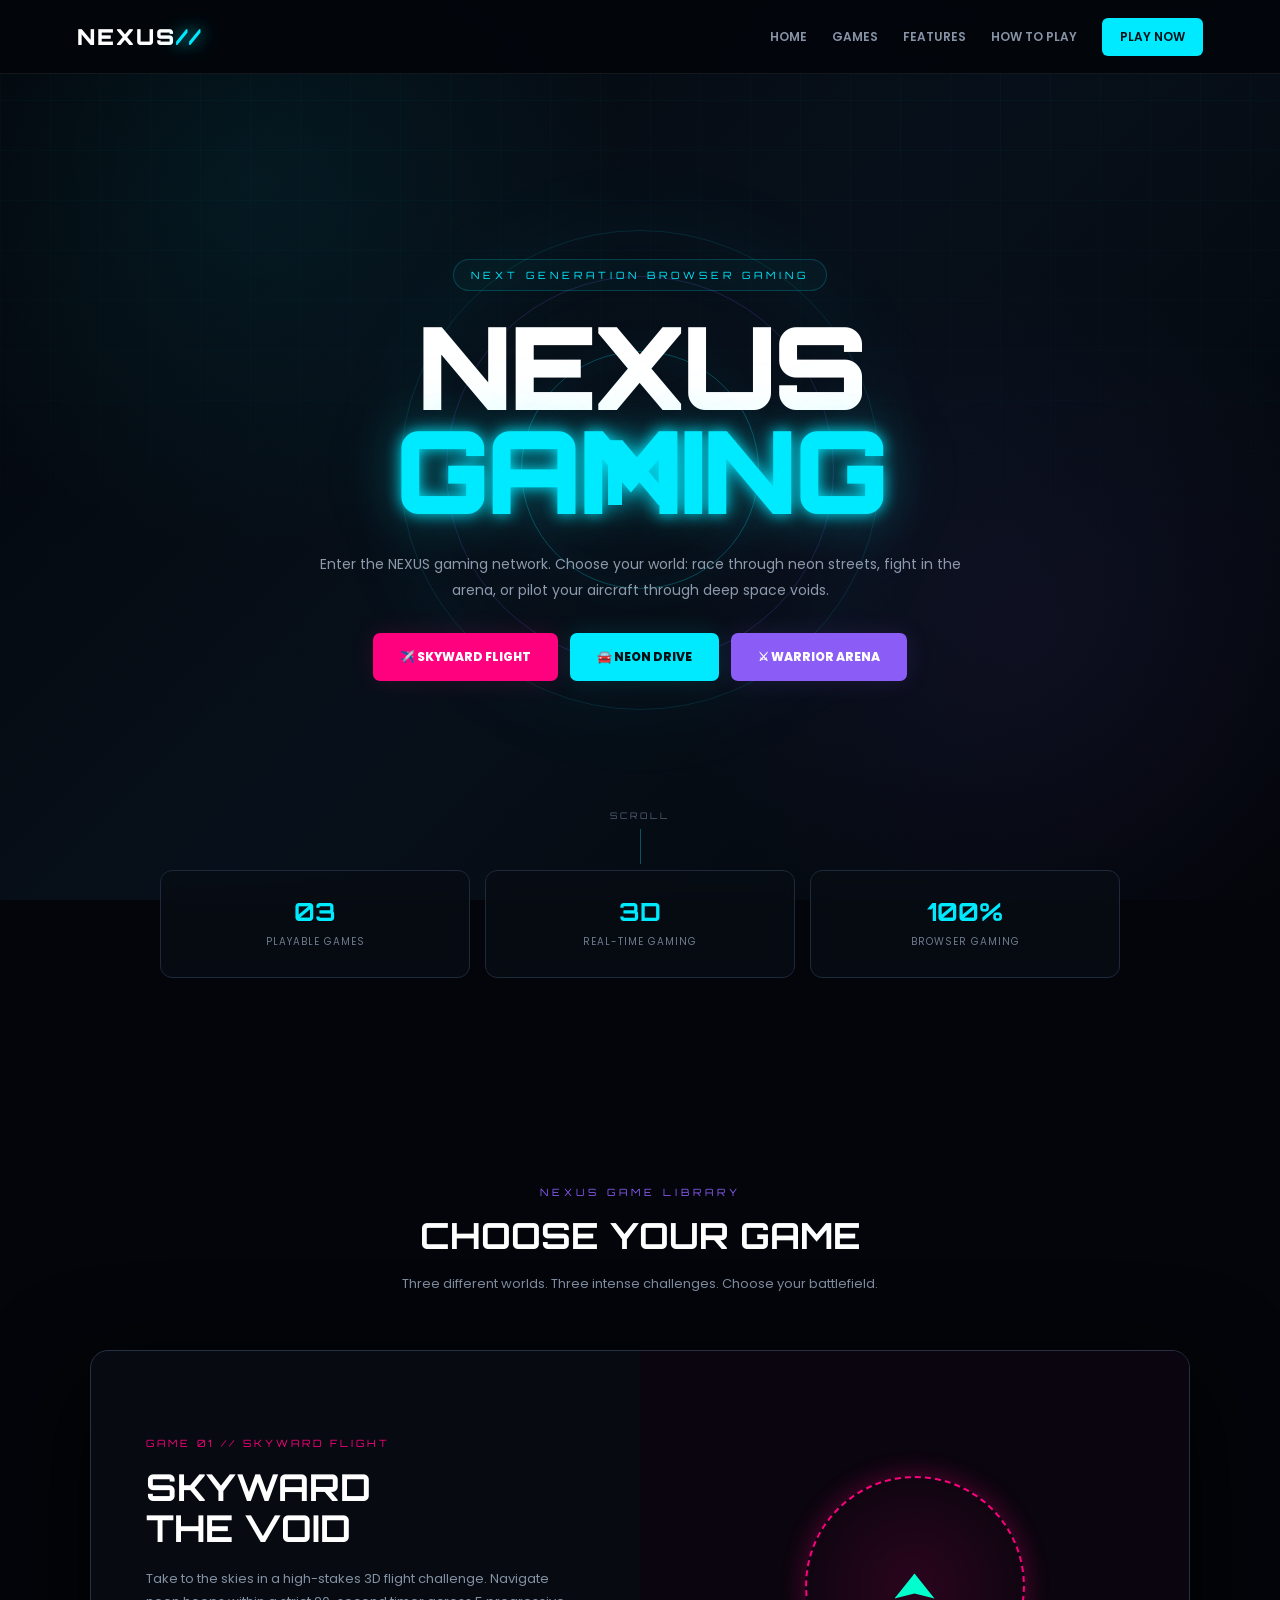
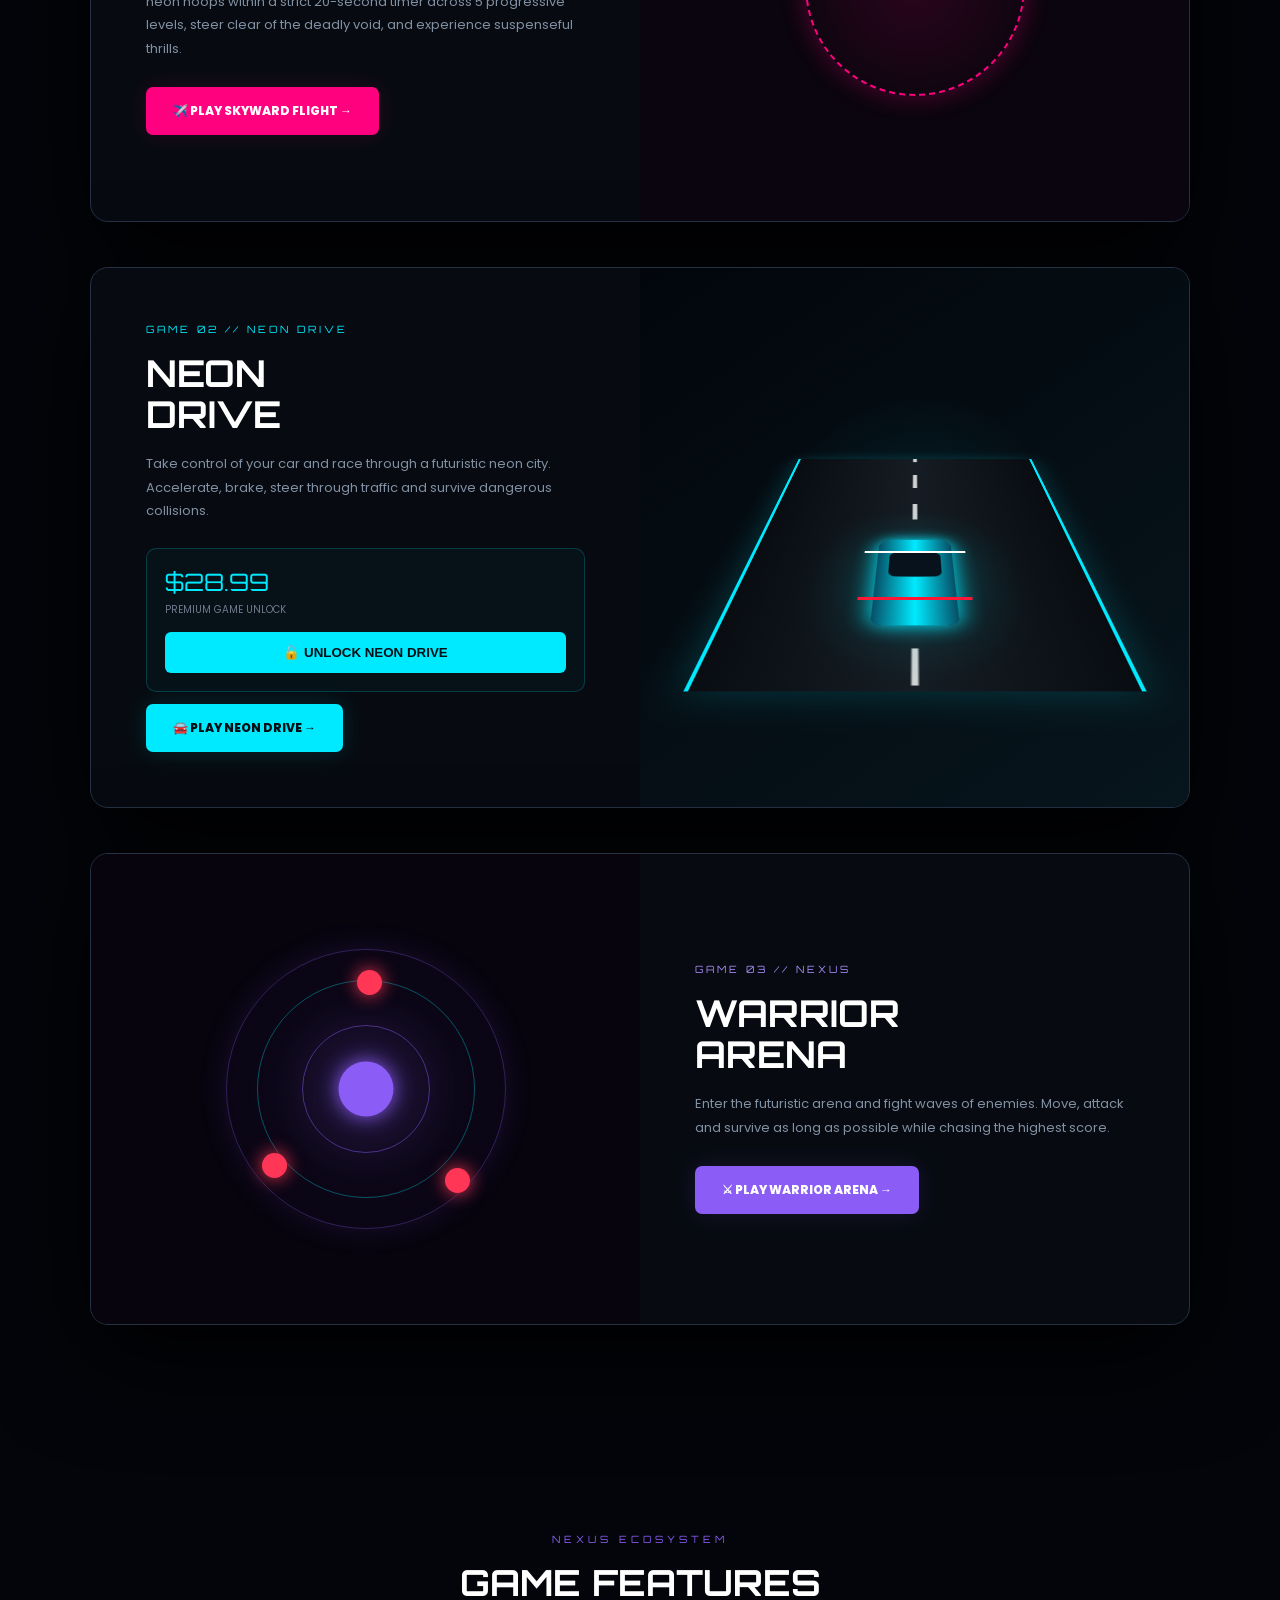
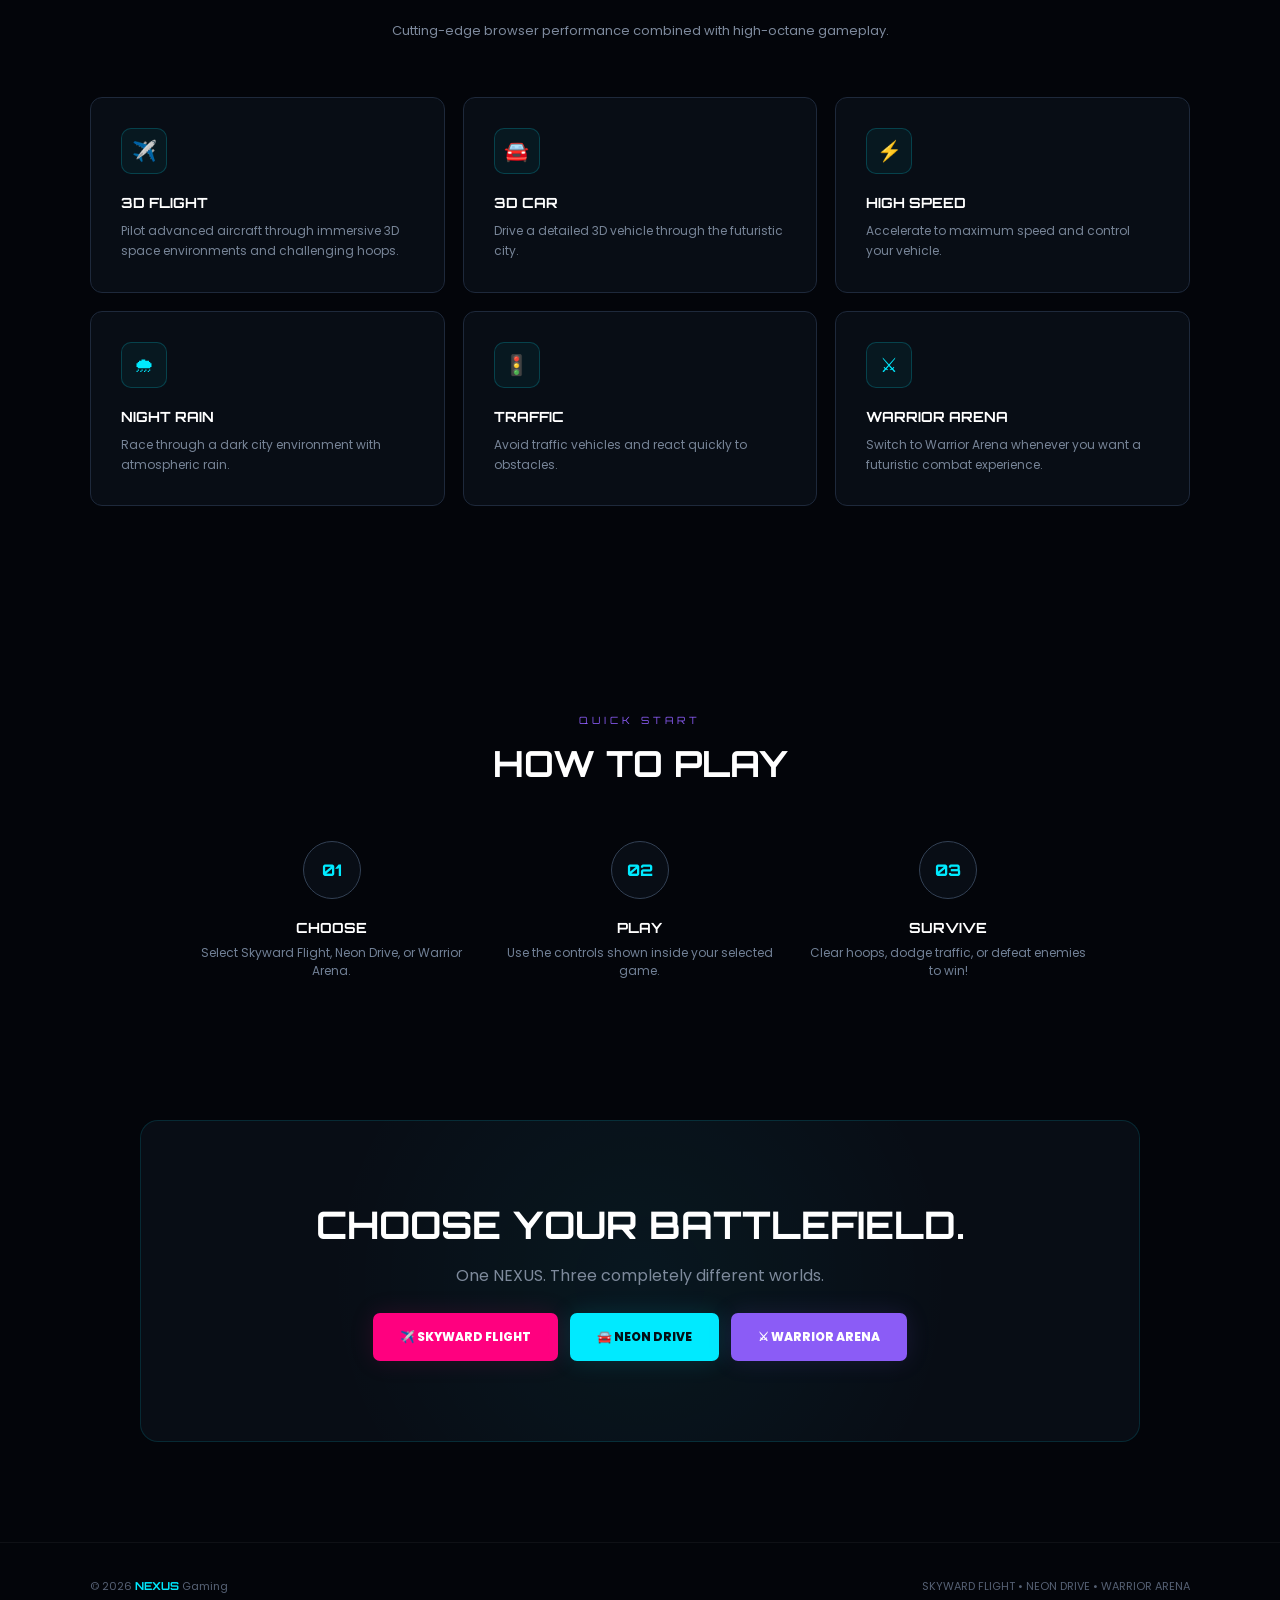
==== commit ef4d6b2a: "Update index.html" ====
--- a/index.html
+++ b/index.html
@@ -326,6 +326,17 @@
         0 0 40px #8b5cf655;
 }
 
+.skyward-btn{
+    background:#ff007f;
+    color:white;
+    box-shadow: 0 0 25px #ff007f22;
+}
+
+.skyward-btn:hover{
+    transform:translateY(-4px);
+    box-shadow: 0 0 40px #ff007f55;
+}
+
 /* =========================
    FLOATING CORE
 ========================= */
@@ -602,6 +613,10 @@
 
 .warrior-tag{
     color:#a78bfa;
+}
+
+.skyward-tag{
+    color:#ff007f;
 }
 
 .game-info h3{
@@ -676,6 +691,16 @@
         #07040e;
 }
 
+.skyward-preview{
+    background:
+        radial-gradient(
+            circle at center,
+            #ff007f22,
+            transparent 38%
+        ),
+        #0a050e;
+}
+
 /* =========================
    NEON DRIVE ROAD
 ========================= */
@@ -972,7 +997,32 @@
 }
 
 /* =========================
-   NEON DRIVE PURCHASE PANEL
+   SKYWARD PREVIEW ANIMATION
+========================= */
+.skyward-circle{
+    position:relative;
+    width:220px;
+    height:220px;
+    border-radius:50%;
+    border:2px dashed #ff007f;
+    box-shadow: 0 0 25px #ff007f44;
+    animation: rotateArena 12s linear infinite;
+    display:flex;
+    justify-content:center;
+    align-items:center;
+}
+
+.skyward-plane{
+    width:40px;
+    height:25px;
+    background:#00ffcc;
+    clip-path: polygon(50% 0%, 100% 100%, 50% 80%, 0% 100%);
+    box-shadow: 0 0 15px #00ffcc;
+    animation: float 3s ease-in-out infinite;
+}
+
+/* =========================
+   PURCHASE PANEL
 ========================= */
 
 .purchase-box{
@@ -1296,7 +1346,7 @@
         font-size:27px;
     }
 
-    footer{
+    .footer{
         flex-direction:column;
 
         gap:12px;
@@ -1326,26 +1376,12 @@
 
     <nav>
 
-        <a href="#home">
-            HOME
-        </a>
-
-        <a href="#games">
-            GAMES
-        </a>
-
-        <a href="#features">
-            FEATURES
-        </a>
-
-        <a href="#how">
-            HOW TO PLAY
-        </a>
-
-        <a
-            class="nav-play"
-            href="#games"
-        >
+        <a href="#home">HOME</a>
+        <a href="#games">GAMES</a>
+        <a href="#features">FEATURES</a>
+        <a href="#how">HOW TO PLAY</a>
+
+        <a class="nav-play" href="#games">
             PLAY NOW
         </a>
 
@@ -1358,10 +1394,7 @@
      HERO
 ========================= -->
 
-<section
-    class="hero"
-    id="home"
->
+<section class="hero" id="home">
 
     <div class="core"></div>
 
@@ -1379,27 +1412,23 @@
 
         <p>
             Enter the NEXUS gaming network.
-            Choose your world, race through the
-            neon city or enter the futuristic arena.
+            Choose your world: race through neon streets, fight in the arena, or pilot your aircraft through deep space voids.
         </p>
 
         <div class="buttons">
 
+            <!-- SKYWARD FLIGHT -->
+            <a href="game3/index.html" class="btn skyward-btn">
+                ✈️ SKYWARD FLIGHT
+            </a>
+
             <!-- NEON DRIVE -->
-
-            <a
-                href="game2/index.html"
-                class="btn primary"
-            >
+            <a href="game2/index.html" class="btn primary">
                 🚘 NEON DRIVE
             </a>
 
             <!-- WARRIOR ARENA -->
-
-            <a
-                href="game/index.html"
-                class="btn warrior-btn"
-            >
+            <a href="game/index.html" class="btn warrior-btn">
                 ⚔ WARRIOR ARENA
             </a>
 
@@ -1421,33 +1450,18 @@
 <div class="stats">
 
     <div class="stat">
-
-        <strong>02</strong>
-
-        <span>
-            PLAYABLE GAMES
-        </span>
-
+        <strong>03</strong>
+        <span>PLAYABLE GAMES</span>
     </div>
 
     <div class="stat">
-
         <strong>3D</strong>
-
-        <span>
-            REAL-TIME GAMING
-        </span>
-
+        <span>REAL-TIME GAMING</span>
     </div>
 
     <div class="stat">
-
         <strong>100%</strong>
-
-        <span>
-            BROWSER GAMING
-        </span>
-
+        <span>BROWSER GAMING</span>
     </div>
 
 </div>
@@ -1470,8 +1484,8 @@
         </h2>
 
         <p>
-            Two different worlds.
-            Two different challenges.
+            Three different worlds.
+            Three intense challenges.
             Choose your battlefield.
         </p>
 
@@ -1482,15 +1496,56 @@
 
 
         <!-- =====================
-             NEON DRIVE
+             GAME 01 // SKYWARD FLIGHT (NEW!)
         ====================== -->
 
         <div class="game-card">
 
             <div class="game-info">
 
+                <div class="game-tag skyward-tag">
+                    GAME 01 // SKYWARD FLIGHT
+                </div>
+
+                <h3>
+                    SKYWARD
+                    <br>
+                    THE VOID
+                </h3>
+
+                <p>
+                    Take to the skies in a high-stakes 3D flight challenge. Navigate neon hoops within a strict 20-second timer across 5 progressive levels, steer clear of the deadly void, and experience suspenseful thrills.
+                </p>
+
+                <a href="game3/index.html" class="btn skyward-btn" style="margin-top:27px;">
+                    ✈️ PLAY SKYWARD FLIGHT →
+                </a>
+
+            </div>
+
+
+            <div class="game-preview skyward-preview">
+                <div class="skyward-circle">
+                    <div class="skyward-plane"></div>
+                </div>
+            </div>
+
+        </div>
+
+
+        <div style="height:45px;"></div>
+
+
+        <!-- =====================
+             GAME 02 // NEON DRIVE
+        ====================== -->
+
+        <div class="game-card">
+
+            <div class="game-info">
+
                 <div class="game-tag">
-                    GAME 01 // NEON DRIVE
+                    GAME 02 // NEON DRIVE
                 </div>
 
                 <h3>
@@ -1517,27 +1572,13 @@
                         PREMIUM GAME UNLOCK
                     </div>
 
-                    <!--
-                        Demo purchase button.
-                        Connect this button to your
-                        own payment provider/server
-                        before accepting real payments.
-                    -->
-
-                    <button
-                        class="purchase-btn"
-                        onclick="showPurchaseMessage()"
-                    >
+                    <button class="purchase-btn" onclick="showPurchaseMessage()">
                         🔓 UNLOCK NEON DRIVE
                     </button>
 
                 </div>
 
-                <a
-                    href="game2/index.html"
-                    class="btn primary"
-                    style="margin-top:12px;"
-                >
+                <a href="game2/index.html" class="btn primary" style="margin-top:12px;">
                     🚘 PLAY NEON DRIVE →
                 </a>
 
@@ -1565,7 +1606,7 @@
 
 
         <!-- =====================
-             WARRIOR ARENA
+             GAME 03 // WARRIOR ARENA
         ====================== -->
 
         <div class="game-card">
@@ -1590,7 +1631,7 @@
             <div class="game-info">
 
                 <div class="game-tag warrior-tag">
-                    GAME 02 // NEXUS
+                    GAME 03 // NEXUS
                 </div>
 
                 <h3>
@@ -1607,10 +1648,7 @@
                     the highest score.
                 </p>
 
-                <a
-                    href="game/index.html"
-                    class="btn warrior-btn"
-                >
+                <a href="game/index.html" class="btn warrior-btn">
                     ⚔ PLAY WARRIOR ARENA →
                 </a>
 
@@ -1632,7 +1670,7 @@
     <div class="section-title">
 
         <small>
-            NEON DRIVE SYSTEM
+            NEXUS ECOSYSTEM
         </small>
 
         <h2>
@@ -1640,8 +1678,7 @@
         </h2>
 
         <p>
-            High-speed racing combined with
-            the futuristic NEXUS gaming experience.
+            Cutting-edge browser performance combined with high-octane gameplay.
         </p>
 
     </div>
@@ -1649,112 +1686,45 @@
 
     <div class="features">
 
-
         <div class="feature">
-
-            <div class="icon">
-                🚘
-            </div>
-
-            <h3>
-                3D CAR
-            </h3>
-
-            <p>
-                Drive a detailed 3D vehicle
-                through the futuristic city.
-            </p>
-
+            <div class="icon">✈️</div>
+            <h3>3D FLIGHT</h3>
+            <p>Pilot advanced aircraft through immersive 3D space environments and challenging hoops.</p>
         </div>
 
 
         <div class="feature">
-
-            <div class="icon">
-                ⚡
-            </div>
-
-            <h3>
-                HIGH SPEED
-            </h3>
-
-            <p>
-                Accelerate to maximum speed
-                and control your vehicle.
-            </p>
-
+            <div class="icon">🚘</div>
+            <h3>3D CAR</h3>
+            <p>Drive a detailed 3D vehicle through the futuristic city.</p>
         </div>
 
 
         <div class="feature">
-
-            <div class="icon">
-                🌧
-            </div>
-
-            <h3>
-                NIGHT RAIN
-            </h3>
-
-            <p>
-                Race through a dark city
-                environment with atmospheric rain.
-            </p>
-
+            <div class="icon">⚡</div>
+            <h3>HIGH SPEED</h3>
+            <p>Accelerate to maximum speed and control your vehicle.</p>
         </div>
 
 
         <div class="feature">
-
-            <div class="icon">
-                🚦
-            </div>
-
-            <h3>
-                TRAFFIC
-            </h3>
-
-            <p>
-                Avoid traffic vehicles and
-                react quickly to obstacles.
-            </p>
-
+            <div class="icon">🌧</div>
+            <h3>NIGHT RAIN</h3>
+            <p>Race through a dark city environment with atmospheric rain.</p>
         </div>
 
 
         <div class="feature">
-
-            <div class="icon">
-                🎮
-            </div>
-
-            <h3>
-                FULL CONTROL
-            </h3>
-
-            <p>
-                Use W A S D or arrow keys
-                to control your car.
-            </p>
-
+            <div class="icon">🚦</div>
+            <h3>TRAFFIC</h3>
+            <p>Avoid traffic vehicles and react quickly to obstacles.</p>
         </div>
 
 
         <div class="feature">
-
-            <div class="icon">
-                ⚔
-            </div>
-
-            <h3>
-                WARRIOR ARENA
-            </h3>
-
-            <p>
-                Switch to Warrior Arena whenever
-                you want a futuristic combat experience.
-            </p>
-
+            <div class="icon">⚔</div>
+            <h3>WARRIOR ARENA</h3>
+            <p>Switch to Warrior Arena whenever you want a futuristic combat experience.</p>
         </div>
 
     </div>
@@ -1783,57 +1753,24 @@
 
     <div class="how">
 
-
         <div class="step">
-
-            <div class="number">
-                01
-            </div>
-
-            <h3>
-                CHOOSE
-            </h3>
-
-            <p>
-                Select Neon Drive or Warrior Arena.
-            </p>
-
+            <div class="number">01</div>
+            <h3>CHOOSE</h3>
+            <p>Select Skyward Flight, Neon Drive, or Warrior Arena.</p>
         </div>
 
 
         <div class="step">
-
-            <div class="number">
-                02
-            </div>
-
-            <h3>
-                PLAY
-            </h3>
-
-            <p>
-                Use the controls shown inside
-                your selected game.
-            </p>
-
+            <div class="number">02</div>
+            <h3>PLAY</h3>
+            <p>Use the controls shown inside your selected game.</p>
         </div>
 
 
         <div class="step">
-
-            <div class="number">
-                03
-            </div>
-
-            <h3>
-                SURVIVE
-            </h3>
-
-            <p>
-                Race through traffic or
-                defeat enemies and chase a high score.
-            </p>
-
+            <div class="number">03</div>
+            <h3>SURVIVE</h3>
+            <p>Clear hoops, dodge traffic, or defeat enemies to win!</p>
         </div>
 
     </div>
@@ -1852,22 +1789,20 @@
     </h2>
 
     <p>
-        One NEXUS. Two completely different worlds.
+        One NEXUS. Three completely different worlds.
     </p>
 
     <div class="buttons">
 
-        <a
-            href="game2/index.html"
-            class="btn primary"
-        >
+        <a href="game3/index.html" class="btn skyward-btn">
+            ✈️ SKYWARD FLIGHT
+        </a>
+
+        <a href="game2/index.html" class="btn primary">
             🚘 NEON DRIVE
         </a>
 
-        <a
-            href="game/index.html"
-            class="btn warrior-btn"
-        >
+        <a href="game/index.html" class="btn warrior-btn">
             ⚔ WARRIOR ARENA
         </a>
 
@@ -1883,19 +1818,13 @@
 <footer>
 
     <div>
-
         © 2026
-
-        <strong>
-            NEXUS
-        </strong>
-
+        <strong>NEXUS</strong>
         Gaming
-
     </div>
 
     <div>
-        NEON DRIVE • WARRIOR ARENA
+        SKYWARD FLIGHT • NEON DRIVE • WARRIOR ARENA
     </div>
 
 </footer>
